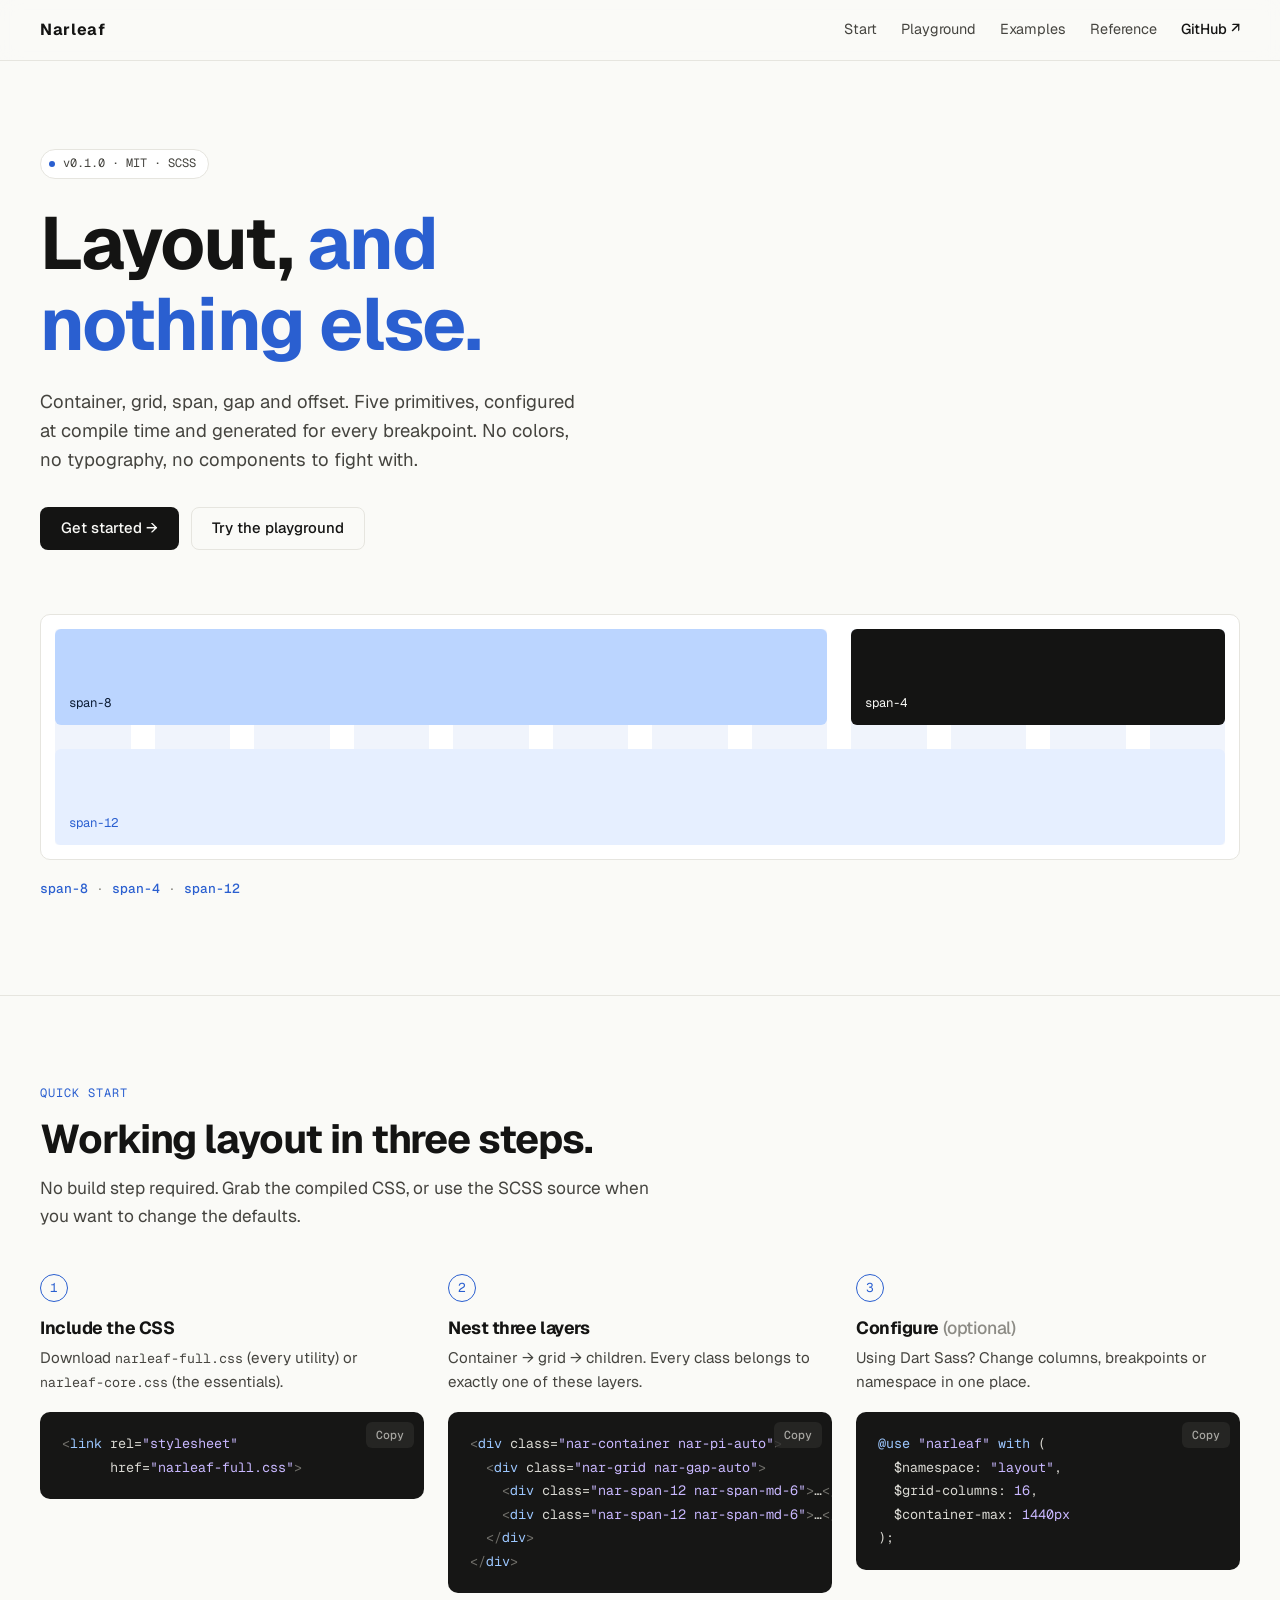
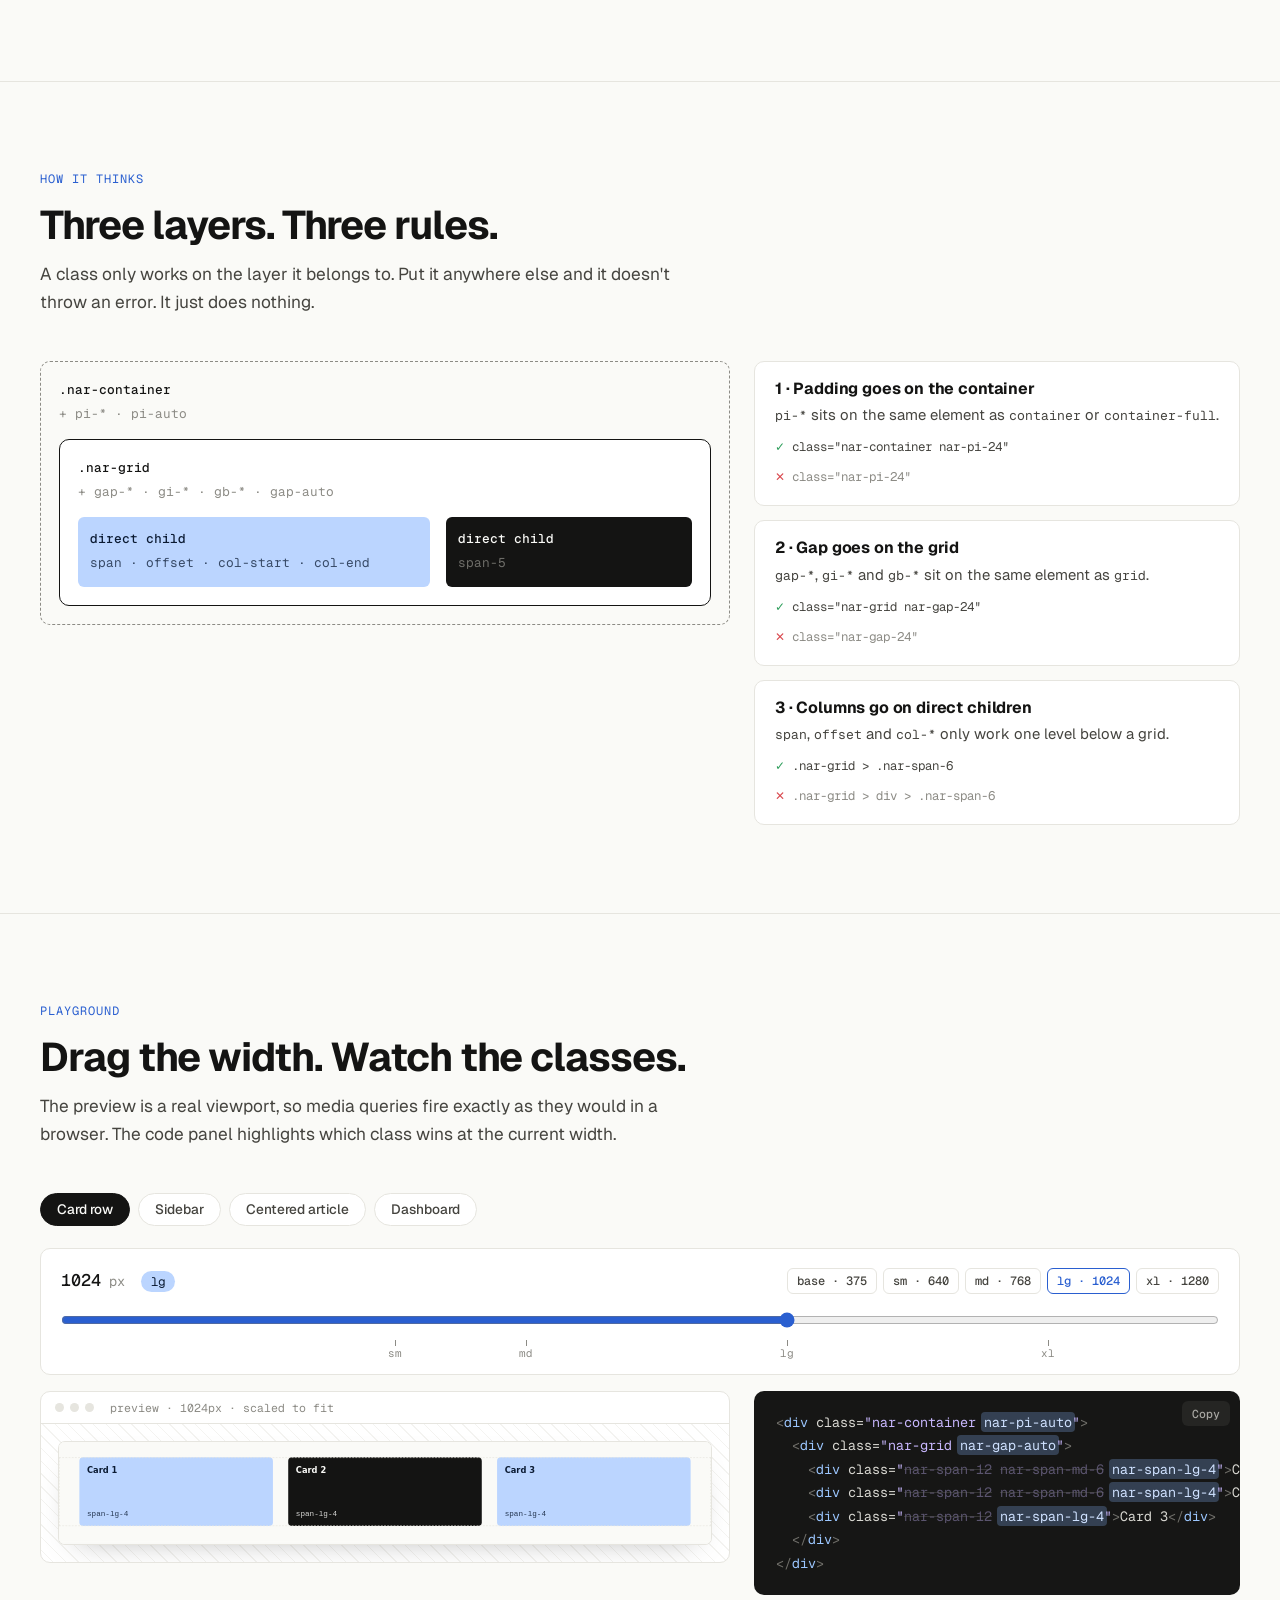
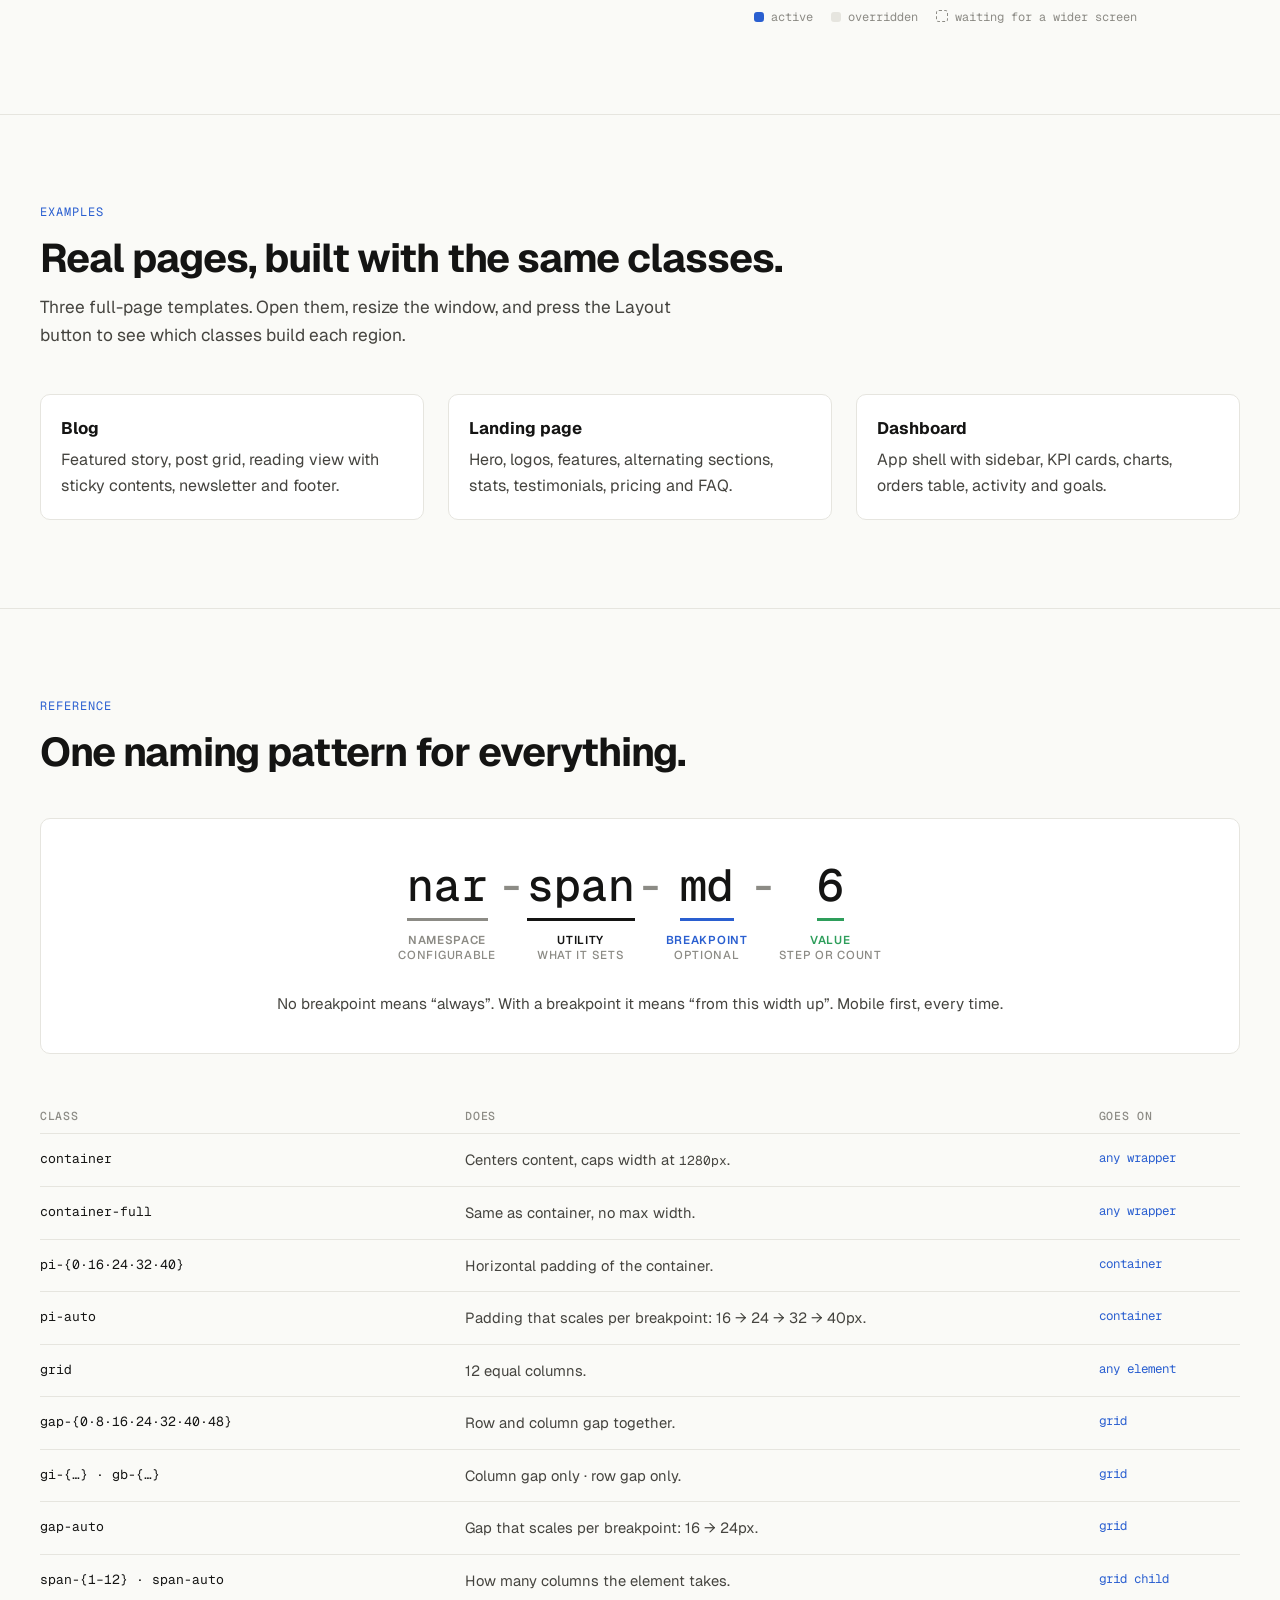
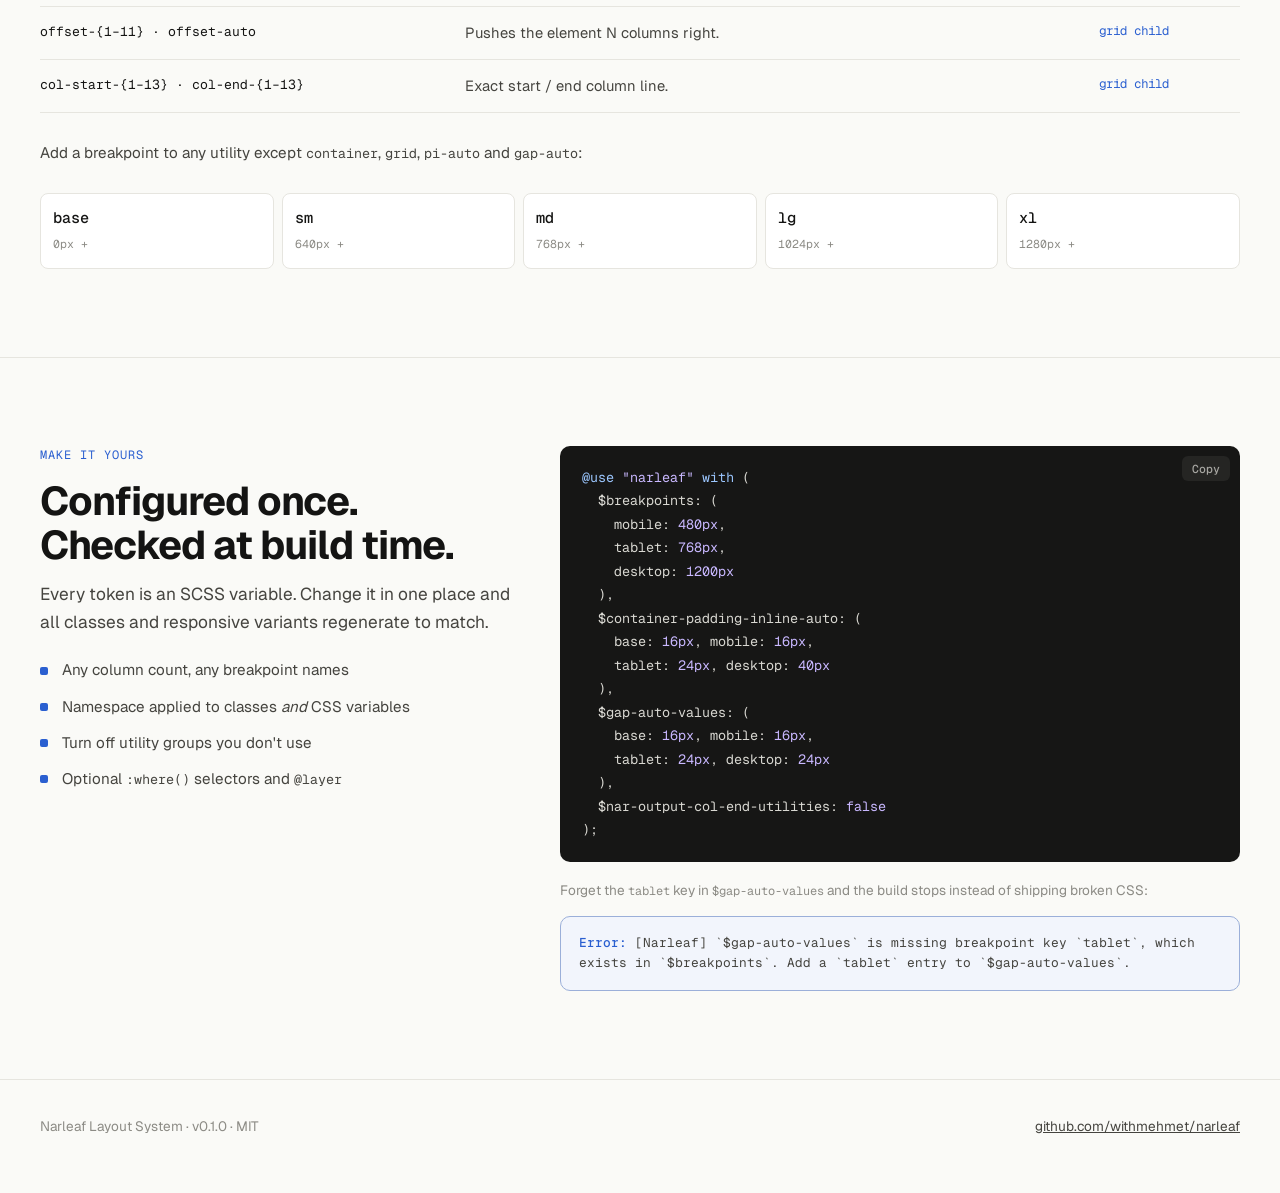
==== index.html @ f6751edc "Initial release: v0.1.0" ====
<!DOCTYPE html>
<html lang="en">
<head>
<meta charset="UTF-8">
<meta name="viewport" content="width=device-width, initial-scale=1">
<title>Narleaf Layout System</title>
<meta name="description" content="Narleaf: container, grid, span, gap and offset. A minimal, compile-time configurable SCSS layout system.">

<link rel="preconnect" href="https://fonts.googleapis.com">
<link rel="preconnect" href="https://fonts.gstatic.com" crossorigin>
<link href="https://fonts.googleapis.com/css2?family=Geist:wght@400;500;600;700&family=Geist+Mono:wght@400;500&display=swap" rel="stylesheet">

<!-- The library itself. This page's layout is built entirely with it. -->
<link rel="stylesheet" href="narleaf-full.css">

<style>
  /*
    Page chrome only: color, type, vertical rhythm, a little flex.
    Every container / grid / column decision on this page is a Narleaf class.
  */

  :root {
    --bg:        #FAFAF7;
    --surface:   #FFFFFF;
    --line:      #E6E5DF;
    --muted:     #8C8B85;
    --text:      #45443F;
    --ink:       #141413;
    --accent:    #2A5FD0;   /* text, outlines, small marks */
    --accent-2:  #E6EFFF;   /* soft tint */
    --accent-fill: #BBD5FF; /* pastel fill; always paired with --accent-ink */
    --accent-ink:  #0B1B33;
    --code-bg:   #161615;
    --code-text: #D9D8D2;
    --code-dim:  #6F6E69;

    --font-sans: "Geist", -apple-system, "Segoe UI", sans-serif;
    --font-mono: "Geist Mono", ui-monospace, "Cascadia Code", monospace;
    --radius: 10px;
  }

  @media (prefers-color-scheme: dark) {
    :root {
      --bg:        #111110;
      --surface:   #1A1A19;
      --line:      #2A2A28;
      --muted:     #85847E;
      --text:      #C4C3BD;
      --ink:       #F4F3EE;
      --accent:    #8DB8FF;
      --accent-2:  #14233D;
      --accent-fill: #8DB8FF;
      --accent-ink:  #0B1B33;
      --code-bg:   #0B0B0A;
      --code-text: #D9D8D2;
      --code-dim:  #5E5D58;
    }
  }

  * { box-sizing: border-box; }
  html { scroll-behavior: smooth; scroll-padding-top: 72px; }

  body {
    margin: 0;
    background: var(--bg);
    color: var(--text);
    font-family: var(--font-sans);
    font-size: 16px;
    line-height: 1.6;
    -webkit-font-smoothing: antialiased;
  }

  h1, h2, h3 { color: var(--ink); margin: 0; letter-spacing: -0.025em; line-height: 1.1; }
  p { margin: 0; }
  a { color: inherit; }
  code { font-family: var(--font-mono); font-size: 0.88em; }
  :focus-visible { outline: 2px solid var(--accent); outline-offset: 3px; border-radius: 4px; }

  .flex-row { display: flex; align-items: center; gap: 12px; flex-wrap: wrap; }
  .flex-between { display: flex; align-items: center; justify-content: space-between; gap: 16px; }

  /* ---------- header ---------- */
  .site-header {
    position: sticky; top: 0; z-index: 10;
    background: color-mix(in srgb, var(--bg) 85%, transparent);
    backdrop-filter: blur(10px);
    border-bottom: 1px solid var(--line);
  }
  .site-header .flex-between { block-size: 60px; }
  .wordmark { font-weight: 700; color: var(--ink); text-decoration: none; letter-spacing: 0.04em; }
  .nav { display: flex; gap: 24px; font-size: 0.9rem; }
  .nav a { text-decoration: none; color: var(--text); }
  .nav a:hover { color: var(--ink); }
  .nav .nav-gh { color: var(--ink); font-weight: 500; }
  @media (max-width: 639px) { .nav .nav-hide-sm { display: none; } }

  /* ---------- sections ---------- */
  .section { padding-block: 88px; border-top: 1px solid var(--line); }
  .eyebrow {
    font-family: var(--font-mono); font-size: 0.75rem; letter-spacing: 0.08em;
    text-transform: uppercase; color: var(--accent); margin-bottom: 14px;
  }
  .section h2 { font-size: clamp(1.8rem, 3.6vw, 2.5rem); }
  .section .lead { margin-top: 14px; font-size: 1.08rem; max-inline-size: 58ch; }
  .section-body { margin-top: 44px; }

  .example-card {
    display: flex; flex-direction: column; gap: 6px;
    padding: 20px; border: 1px solid var(--line); border-radius: 10px;
    background: var(--surface); color: var(--text); text-decoration: none;
  }
  .example-card b { color: var(--ink); font-size: 1.05rem; }
  .example-card:hover, .example-card:focus-visible { border-color: var(--accent); }

  /* ---------- hero ---------- */
  .hero { padding-block: 88px 96px; }
  .badge {
    display: inline-flex; align-items: center; gap: 8px;
    font-family: var(--font-mono); font-size: 0.75rem; color: var(--text);
    border: 1px solid var(--line); border-radius: 999px; padding: 4px 12px 4px 8px;
    background: var(--surface);
  }
  .badge i { inline-size: 6px; block-size: 6px; border-radius: 50%; background: var(--accent); }
  .hero h1 { margin-top: 24px; font-size: clamp(2.6rem, 6.4vw, 4.6rem); font-weight: 700; max-inline-size: 13ch; }
  .hero h1 em { font-style: normal; color: var(--accent); }
  .hero .lead { margin-top: 22px; font-size: 1.15rem; max-inline-size: 46ch; }
  .hero-actions { margin-top: 32px; }

  .btn {
    display: inline-flex; align-items: center; gap: 8px;
    font: 500 0.93rem/1 var(--font-sans); text-decoration: none; cursor: pointer;
    padding: 13px 20px; border-radius: 8px; border: 1px solid transparent;
    transition: transform .15s ease, background .15s ease;
  }
  .btn:hover { transform: translateY(-1px); }
  .btn-primary { background: var(--ink); color: var(--bg); }
  .btn-ghost { background: transparent; color: var(--ink); border-color: var(--line); }
  .btn-ghost:hover { border-color: var(--muted); }

  .hero-stage { margin-top: 64px; }
  .hero-caption { margin-top: 18px; font-family: var(--font-mono); font-size: 0.82rem; color: var(--muted); min-block-size: 1.6em; transition: opacity .25s ease; }
  .hero-caption b { color: var(--accent); font-weight: 500; }

  /* live grid with a 12-column guide behind it */
  .guided { position: relative; padding: 14px; border: 1px solid var(--line); border-radius: var(--radius); background: var(--surface); }
  .guide { position: absolute; inset: 14px; pointer-events: none; }
  .guide > span { background: color-mix(in srgb, var(--accent) 7%, transparent); border-radius: 4px; }
  /* Reserve height for the tallest state (2 rows of cells) so cycling
     between 1-row and 2-row layouts never shifts the page below it. */
  .guided > .nar-grid:not(.guide) { position: relative; min-block-size: 216px; align-content: start; }

  .cell {
    min-block-size: 96px; border-radius: 6px; padding: 12px 14px;
    background: var(--accent-fill); color: var(--accent-ink);
    display: flex; align-items: flex-end;
    font-family: var(--font-mono); font-size: 0.78rem;
    overflow-wrap: anywhere;
  }
  .cell.alt { background: var(--ink); color: var(--bg); }
  .cell.soft { background: var(--accent-2); color: var(--accent); }

  /* ---------- code ---------- */
  .code {
    position: relative; background: var(--code-bg); color: var(--code-text);
    border-radius: var(--radius); font: 0.84rem/1.75 var(--font-mono);
    padding: 20px 22px; overflow-x: auto; white-space: pre; min-inline-size: 0;
  }
  .code .t { color: var(--code-dim); }
  .code .c { color: #C9B8FF; }
  .code .k { color: #9CC7FF; }
  .copy {
    position: absolute; top: 10px; right: 10px;
    font: 500 0.72rem/1 var(--font-mono); color: var(--code-text);
    background: #2A2A28; border: 0; border-radius: 6px; padding: 7px 10px; cursor: pointer;
    opacity: .75;
  }
  .copy:hover { opacity: 1; }
  @media (max-width: 639px) { .code:has(.copy) { padding-top: 48px; } }

  /* ---------- quick start ---------- */
  .step { min-inline-size: 0; }
  .step-num {
    font-family: var(--font-mono); font-size: 0.8rem; color: var(--accent);
    border: 1px solid var(--accent); border-radius: 999px;
    inline-size: 28px; block-size: 28px; display: grid; place-items: center;
  }
  .step h3 { font-size: 1.1rem; margin-top: 16px; }
  .step p { margin-top: 8px; font-size: 0.95rem; }
  .step .code { margin-top: 18px; }

  /* ---------- mental model ---------- */
  .model { font-family: var(--font-mono); font-size: 0.8rem; }
  .layer { border-radius: var(--radius); padding: 18px; position: relative; }
  .layer-tag { display: inline-block; font-weight: 500; color: var(--ink); margin-bottom: 4px; }
  .layer-hint { color: var(--muted); display: block; margin-bottom: 14px; }
  .layer-container { border: 1.5px dashed var(--muted); }
  .layer-grid { border: 1.5px solid var(--ink); background: var(--surface); }
  .layer-child { border-radius: 6px; background: var(--accent-fill); color: var(--accent-ink); padding: 12px; min-block-size: 70px; }
  .layer-child .layer-tag { color: var(--accent-ink); }
  .layer-child .layer-hint { color: var(--accent-ink); opacity: .75; margin: 0; }

  .rules { display: grid; gap: 14px; }
  .rule { background: var(--surface); border: 1px solid var(--line); border-radius: var(--radius); padding: 18px 20px; }
  .rule h3 { font-size: 1rem; letter-spacing: -0.01em; }
  .rule p { margin-top: 6px; font-size: 0.93rem; }
  .rule .ok, .rule .no { display: block; margin-top: 10px; font-family: var(--font-mono); font-size: 0.78rem; overflow-wrap: anywhere; }
  .rule .ok::before { content: "✓  "; color: #2E9E5B; }
  .rule .no { color: var(--muted); }
  .rule .no::before { content: "✕  "; color: #D9484E; }

  /* ---------- playground ---------- */
  .pg-presets { display: flex; gap: 8px; flex-wrap: wrap; }
  .chip {
    font: 500 0.85rem/1 var(--font-sans); color: var(--text); cursor: pointer;
    background: var(--surface); border: 1px solid var(--line); border-radius: 999px; padding: 9px 16px;
  }
  .chip:hover { border-color: var(--muted); }
  .chip[aria-pressed="true"] { background: var(--ink); color: var(--bg); border-color: var(--ink); }

  .pg-controls { margin-top: 22px; background: var(--surface); border: 1px solid var(--line); border-radius: var(--radius); padding: 18px 20px 12px; }
  .pg-readout { font-family: var(--font-mono); font-size: 0.85rem; color: var(--muted); }
  .pg-readout b { color: var(--ink); font-weight: 500; font-size: 1.05rem; }
  .pg-readout .bp-pill { color: var(--accent-ink); background: var(--accent-fill); border-radius: 999px; padding: 2px 10px; margin-left: 8px; font-size: 0.78rem; }
  .bp-jumps { display: flex; gap: 6px; flex-wrap: wrap; }
  .bp-jumps button {
    font: 500 0.75rem/1 var(--font-mono); color: var(--text); cursor: pointer;
    background: transparent; border: 1px solid var(--line); border-radius: 6px; padding: 6px 9px;
  }
  .bp-jumps button.is-active { color: var(--accent); border-color: var(--accent); }

  .slider-wrap { position: relative; margin-top: 16px; padding-bottom: 26px; }
  input[type="range"] { inline-size: 100%; accent-color: var(--accent); margin: 0; }
  .ticks { position: absolute; left: 0; right: 0; bottom: 0; block-size: 22px; font: 0.68rem/1 var(--font-mono); color: var(--muted); }
  .ticks span { position: absolute; transform: translateX(-50%); white-space: nowrap; padding-top: 8px; }
  .ticks span::before { content: ""; position: absolute; top: 0; left: 50%; block-size: 6px; border-left: 1px solid var(--muted); }

  .browser { margin-top: 16px; border: 1px solid var(--line); border-radius: var(--radius); overflow: hidden; background: var(--surface); }
  .browser-bar { display: flex; align-items: center; gap: 6px; padding: 10px 14px; border-bottom: 1px solid var(--line); }
  .browser-bar i { inline-size: 9px; block-size: 9px; border-radius: 50%; background: var(--line); }
  .browser-bar span { margin-left: 10px; font: 0.72rem/1 var(--font-mono); color: var(--muted); }
  .stage { padding: 18px; background: repeating-linear-gradient(45deg, transparent 0 8px, color-mix(in srgb, var(--line) 45%, transparent) 8px 9px); }
  .frame-box { position: relative; margin-inline: auto; overflow: hidden; border-radius: 6px; box-shadow: 0 0 0 1px var(--line), 0 12px 32px -18px rgba(0,0,0,.35); transition: width .08s linear; }
  .frame-box iframe { position: absolute; top: 0; left: 0; border: 0; transform-origin: top left; background: var(--bg); display: block; }

  .pg-code { min-inline-size: 0; }
  .tok { border-radius: 4px; padding: 1px 3px; margin: 0 -3px; transition: background .15s, color .15s, opacity .15s; }
  .tok.is-on { background: color-mix(in srgb, #8DB8FF 26%, transparent); color: #CFE1FF; }
  .tok.is-off { opacity: .38; text-decoration: line-through; text-decoration-color: rgba(255,255,255,.35); }
  .tok.is-wait { opacity: .38; }
  .legend { margin-top: 14px; display: flex; gap: 18px; flex-wrap: wrap; font: 0.75rem/1.4 var(--font-mono); color: var(--muted); }
  .legend span::before { content: ""; display: inline-block; inline-size: 10px; block-size: 10px; border-radius: 3px; margin-right: 7px; vertical-align: -1px; }
  .legend .l-on::before { background: var(--accent); }
  .legend .l-off::before { background: var(--line); }
  .legend .l-wait::before { border: 1px dashed var(--muted); }

  /* ---------- anatomy ---------- */
  .anatomy { background: var(--surface); border: 1px solid var(--line); border-radius: var(--radius); padding: 44px 24px 36px; text-align: center; }
  .anatomy-word { display: inline-flex; flex-wrap: wrap; justify-content: center; gap: 2px; font: 500 clamp(1.5rem, 5vw, 2.8rem)/1 var(--font-mono); color: var(--ink); }
  .part { display: inline-flex; flex-direction: column; align-items: center; gap: 12px; }
  .part-text { padding-bottom: 10px; border-bottom: 3px solid var(--c); }
  .part-label { font: 500 0.72rem/1.3 var(--font-sans); color: var(--muted); text-transform: uppercase; letter-spacing: .06em; }
  .part-label b { display: block; color: var(--c); font-weight: 600; }
  .sep { color: var(--muted); }
  .anatomy-note { margin-top: 30px; font-size: 0.95rem; }

  /* ---------- reference ---------- */
  .ref { inline-size: 100%; min-inline-size: 560px; border-collapse: collapse; font-size: 0.92rem; }
  .ref th { text-align: left; font: 500 0.72rem/1 var(--font-mono); text-transform: uppercase; letter-spacing: .06em; color: var(--muted); padding: 0 16px 12px 0; border-bottom: 1px solid var(--line); }
  .ref td { padding: 14px 16px 14px 0; border-bottom: 1px solid var(--line); vertical-align: top; }
  .ref td:first-child { font-family: var(--font-mono); font-size: 0.82rem; color: var(--ink); white-space: nowrap; }
  .ref .where { font-family: var(--font-mono); font-size: 0.78rem; color: var(--accent); white-space: nowrap; }
  .table-scroll { overflow-x: auto; }

  .bps { display: grid; grid-template-columns: repeat(auto-fit, minmax(104px, 1fr)); gap: 8px; margin-top: 28px; }
  .bp { border: 1px solid var(--line); border-radius: 8px; padding: 12px; background: var(--surface); font-family: var(--font-mono); }
  .bp b { display: block; color: var(--ink); font-size: 0.95rem; font-weight: 500; }
  .bp span { font-size: 0.72rem; color: var(--muted); }

  /* ---------- customize ---------- */
  .error {
    margin-top: 14px; border-radius: var(--radius); padding: 16px 18px;
    border: 1px solid color-mix(in srgb, var(--accent) 40%, var(--line));
    background: color-mix(in srgb, var(--accent) 6%, var(--surface));
    font: 0.8rem/1.6 var(--font-mono); color: var(--text); overflow-wrap: anywhere;
  }
  .error b { color: var(--accent); font-weight: 500; }
  .feature-list { list-style: none; padding: 0; margin: 22px 0 0; display: grid; gap: 12px; }
  .feature-list li { padding-left: 22px; position: relative; font-size: 0.95rem; }
  .feature-list li::before { content: ""; position: absolute; left: 0; top: .55em; inline-size: 8px; block-size: 8px; border-radius: 2px; background: var(--accent); }

  /* ---------- footer ---------- */
  .site-footer { border-top: 1px solid var(--line); padding-block: 36px 56px; font-size: 0.85rem; color: var(--muted); }
  .site-footer a { color: var(--text); }

  @media (prefers-reduced-motion: reduce) {
    html { scroll-behavior: auto; }
    * { transition: none !important; animation: none !important; }
  }
</style>
</head>
<body>

<!-- ============ HEADER ============ -->
<header class="site-header">
  <div class="nar-container nar-pi-auto flex-between">
    <a class="wordmark" href="#top">Narleaf</a>
    <nav class="nav" aria-label="Sections">
      <a class="nav-hide-sm" href="#start">Start</a>
      <a class="nav-hide-sm" href="#playground">Playground</a>
      <a class="nav-hide-sm" href="#examples">Examples</a>
      <a class="nav-hide-sm" href="#reference">Reference</a>
      <a class="nav-gh" href="https://github.com/withmehmet/narleaf" target="_blank" rel="noopener">GitHub ↗</a>
    </nav>
  </div>
</header>

<main id="top">

<!-- ============ HERO ============ -->
<section class="hero">
  <div class="nar-container nar-pi-auto">
    <span class="badge"><i></i>v0.1.0 · MIT · SCSS</span>
    <h1>Layout, <em>and nothing else.</em></h1>
    <p class="lead">
      Container, grid, span, gap and offset. Five primitives, configured at compile time
      and generated for every breakpoint. No colors, no typography, no components to fight with.
    </p>
    <div class="hero-actions flex-row">
      <a class="btn btn-primary" href="#start">Get started →</a>
      <a class="btn btn-ghost" href="#playground">Try the playground</a>
    </div>

    <div class="hero-stage">
      <div class="guided">
        <div class="nar-grid nar-gap-auto guide" aria-hidden="true" data-guide></div>
        <div class="nar-grid nar-gap-auto" id="hero-grid">
          <div class="cell"></div>
          <div class="cell alt"></div>
          <div class="cell soft"></div>
        </div>
      </div>
      <p class="hero-caption" id="hero-caption" aria-live="polite"></p>
    </div>
  </div>
</section>

<!-- ============ QUICK START ============ -->
<section class="section" id="start">
  <div class="nar-container nar-pi-auto">
    <p class="eyebrow">Quick start</p>
    <h2>Working layout in three steps.</h2>
    <p class="lead">No build step required. Grab the compiled CSS, or use the SCSS source when you want to change the defaults.</p>

    <div class="nar-grid nar-gap-auto section-body">
      <div class="step nar-span-12 nar-span-lg-4">
        <span class="step-num">1</span>
        <h3>Include the CSS</h3>
        <p>Download <code>narleaf-full.css</code> (every utility) or <code>narleaf-core.css</code> (the essentials).</p>
<div class="code"><button class="copy" type="button">Copy</button><span class="t">&lt;</span><span class="k">link</span> rel=<span class="c">"stylesheet"</span>
      href=<span class="c">"narleaf-full.css"</span><span class="t">&gt;</span></div>
      </div>

      <div class="step nar-span-12 nar-span-md-6 nar-span-lg-4">
        <span class="step-num">2</span>
        <h3>Nest three layers</h3>
        <p>Container → grid → children. Every class belongs to exactly one of these layers.</p>
<div class="code"><button class="copy" type="button">Copy</button><span class="t">&lt;</span><span class="k">div</span> class=<span class="c">"nar-container nar-pi-auto"</span><span class="t">&gt;</span>
  <span class="t">&lt;</span><span class="k">div</span> class=<span class="c">"nar-grid nar-gap-auto"</span><span class="t">&gt;</span>
    <span class="t">&lt;</span><span class="k">div</span> class=<span class="c">"nar-span-12 nar-span-md-6"</span><span class="t">&gt;</span>…<span class="t">&lt;/</span><span class="k">div</span><span class="t">&gt;</span>
    <span class="t">&lt;</span><span class="k">div</span> class=<span class="c">"nar-span-12 nar-span-md-6"</span><span class="t">&gt;</span>…<span class="t">&lt;/</span><span class="k">div</span><span class="t">&gt;</span>
  <span class="t">&lt;/</span><span class="k">div</span><span class="t">&gt;</span>
<span class="t">&lt;/</span><span class="k">div</span><span class="t">&gt;</span></div>
      </div>

      <div class="step nar-span-12 nar-span-md-6 nar-span-lg-4">
        <span class="step-num">3</span>
        <h3>Configure <span style="color:var(--muted);font-weight:500">(optional)</span></h3>
        <p>Using Dart Sass? Change columns, breakpoints or namespace in one place.</p>
<div class="code"><button class="copy" type="button">Copy</button><span class="k">@use</span> <span class="c">"narleaf"</span> <span class="k">with</span> (
  $namespace: <span class="c">"layout"</span>,
  $grid-columns: <span class="c">16</span>,
  $container-max: <span class="c">1440px</span>
);</div>
      </div>
    </div>
  </div>
</section>

<!-- ============ MENTAL MODEL ============ -->
<section class="section" id="model">
  <div class="nar-container nar-pi-auto">
    <p class="eyebrow">How it thinks</p>
    <h2>Three layers. Three rules.</h2>
    <p class="lead">A class only works on the layer it belongs to. Put it anywhere else and it doesn't throw an error. It just does nothing.</p>

    <div class="nar-grid nar-gap-auto section-body">
      <div class="nar-span-12 nar-span-lg-7 model" aria-hidden="true">
        <div class="layer layer-container">
          <span class="layer-tag">.nar-container</span>
          <span class="layer-hint">+ pi-* · pi-auto</span>
          <div class="layer layer-grid">
            <span class="layer-tag">.nar-grid</span>
            <span class="layer-hint">+ gap-* · gi-* · gb-* · gap-auto</span>
            <div class="nar-grid nar-gap-16">
              <div class="layer-child nar-span-12 nar-span-sm-7"><span class="layer-tag">direct child</span><span class="layer-hint">span · offset · col-start · col-end</span></div>
              <div class="layer-child nar-span-12 nar-span-sm-5" style="background:var(--ink)"><span class="layer-tag" style="color:var(--bg)">direct child</span><span class="layer-hint" style="color:var(--muted)">span-5</span></div>
            </div>
          </div>
        </div>
      </div>

      <div class="nar-span-12 nar-span-lg-5 rules">
        <div class="rule">
          <h3>1 · Padding goes on the container</h3>
          <p><code>pi-*</code> sits on the same element as <code>container</code> or <code>container-full</code>.</p>
          <span class="ok">class="nar-container nar-pi-24"</span>
          <span class="no">class="nar-pi-24"</span>
        </div>
        <div class="rule">
          <h3>2 · Gap goes on the grid</h3>
          <p><code>gap-*</code>, <code>gi-*</code> and <code>gb-*</code> sit on the same element as <code>grid</code>.</p>
          <span class="ok">class="nar-grid nar-gap-24"</span>
          <span class="no">class="nar-gap-24"</span>
        </div>
        <div class="rule">
          <h3>3 · Columns go on direct children</h3>
          <p><code>span</code>, <code>offset</code> and <code>col-*</code> only work one level below a grid.</p>
          <span class="ok">.nar-grid &gt; .nar-span-6</span>
          <span class="no">.nar-grid &gt; div &gt; .nar-span-6</span>
        </div>
      </div>
    </div>
  </div>
</section>

<!-- ============ PLAYGROUND ============ -->
<section class="section" id="playground">
  <div class="nar-container nar-pi-auto">
    <p class="eyebrow">Playground</p>
    <h2>Drag the width. Watch the classes.</h2>
    <p class="lead">The preview is a real viewport, so media queries fire exactly as they would in a browser. The code panel highlights which class wins at the current width.</p>

    <div class="section-body">
      <div class="pg-presets" role="group" aria-label="Layout presets" id="presets"></div>

      <div class="pg-controls">
        <div class="flex-between" style="flex-wrap:wrap">
          <p class="pg-readout" aria-live="polite"><b id="pg-width">1024</b> px <span class="bp-pill" id="pg-bp">lg</span></p>
          <div class="bp-jumps" id="bp-jumps"></div>
        </div>
        <div class="slider-wrap">
          <input type="range" id="pg-slider" min="320" max="1440" value="1024" aria-label="Preview viewport width">
          <div class="ticks" id="ticks" aria-hidden="true"></div>
        </div>
      </div>

      <div class="nar-grid nar-gap-auto" style="margin-top:16px">
        <div class="nar-span-12 nar-span-xl-7" style="min-inline-size:0">
          <div class="browser" style="margin-top:0">
            <div class="browser-bar" aria-hidden="true"><i></i><i></i><i></i><span id="pg-url">preview · 1024px</span></div>
            <div class="stage" id="stage">
              <div class="frame-box" id="frame-box">
                <iframe id="pg-frame" title="Layout preview" loading="lazy"></iframe>
              </div>
            </div>
          </div>
        </div>
        <div class="pg-code nar-span-12 nar-span-xl-5">
          <div class="code" id="pg-code"><button class="copy" type="button">Copy</button></div>
          <div class="legend">
            <span class="l-on">active</span>
            <span class="l-off">overridden</span>
            <span class="l-wait">waiting for a wider screen</span>
          </div>
        </div>
      </div>
    </div>
  </div>
</section>

<!-- ============ EXAMPLES ============ -->
<section class="section" id="examples">
  <div class="nar-container nar-pi-auto">
    <p class="eyebrow">Examples</p>
    <h2>Real pages, built with the same classes.</h2>
    <p class="lead">Three full-page templates. Open them, resize the window, and press the Layout button to see which classes build each region.</p>

    <div class="nar-grid nar-gap-auto section-body">
      <a class="example-card nar-span-12 nar-span-md-4" href="examples/blog.html">
        <b>Blog</b>
        <span>Featured story, post grid, reading view with sticky contents, newsletter and footer.</span>
      </a>
      <a class="example-card nar-span-12 nar-span-md-4" href="examples/landing.html">
        <b>Landing page</b>
<span>Hero, logos, features, alternating sections, stats, testimonials, pricing and FAQ.</span>
      </a>
      <a class="example-card nar-span-12 nar-span-md-4" href="examples/dashboard.html">
        <b>Dashboard</b>
        <span>App shell with sidebar, KPI cards, charts, orders table, activity and goals.</span>
      </a>
    </div>
  </div>
</section>

<!-- ============ ANATOMY + REFERENCE ============ -->
<section class="section" id="reference">
  <div class="nar-container nar-pi-auto">
    <p class="eyebrow">Reference</p>
    <h2>One naming pattern for everything.</h2>

    <div class="anatomy section-body">
      <div class="anatomy-word" aria-label="nar-span-md-6">
        <span class="part" style="--c:var(--muted)"><span class="part-text">nar</span><span class="part-label"><b>namespace</b>configurable</span></span>
        <span class="sep">-</span>
        <span class="part" style="--c:var(--ink)"><span class="part-text">span</span><span class="part-label"><b>utility</b>what it sets</span></span>
        <span class="sep">-</span>
        <span class="part" style="--c:var(--accent)"><span class="part-text">md</span><span class="part-label"><b>breakpoint</b>optional</span></span>
        <span class="sep">-</span>
        <span class="part" style="--c:#2E9E5B"><span class="part-text">6</span><span class="part-label"><b>value</b>step or count</span></span>
      </div>
      <p class="anatomy-note">No breakpoint means “always”. With a breakpoint it means “from this width up”. Mobile first, every time.</p>
    </div>

    <div class="nar-grid nar-gap-auto" style="margin-top:56px">
      <div class="nar-span-12 table-scroll">
        <table class="ref">
          <thead><tr><th>Class</th><th>Does</th><th>Goes on</th></tr></thead>
          <tbody>
            <tr><td>container</td><td>Centers content, caps width at <code>1280px</code>.</td><td class="where">any wrapper</td></tr>
            <tr><td>container-full</td><td>Same as container, no max width.</td><td class="where">any wrapper</td></tr>
            <tr><td>pi-{0·16·24·32·40}</td><td>Horizontal padding of the container.</td><td class="where">container</td></tr>
            <tr><td>pi-auto</td><td>Padding that scales per breakpoint: 16 → 24 → 32 → 40px.</td><td class="where">container</td></tr>
            <tr><td>grid</td><td>12 equal columns.</td><td class="where">any element</td></tr>
            <tr><td>gap-{0·8·16·24·32·40·48}</td><td>Row and column gap together.</td><td class="where">grid</td></tr>
            <tr><td>gi-{…} · gb-{…}</td><td>Column gap only · row gap only.</td><td class="where">grid</td></tr>
            <tr><td>gap-auto</td><td>Gap that scales per breakpoint: 16 → 24px.</td><td class="where">grid</td></tr>
            <tr><td>span-{1–12} · span-auto</td><td>How many columns the element takes.</td><td class="where">grid child</td></tr>
            <tr><td>offset-{1–11} · offset-auto</td><td>Pushes the element N columns right.</td><td class="where">grid child</td></tr>
            <tr><td>col-start-{1–13} · col-end-{1–13}</td><td>Exact start / end column line.</td><td class="where">grid child</td></tr>
          </tbody>
        </table>
      </div>
    </div>

    <p style="margin-top:28px;font-size:.95rem">Add a breakpoint to any utility except <code>container</code>, <code>grid</code>, <code>pi-auto</code> and <code>gap-auto</code>:</p>
    <div class="bps">
      <div class="bp"><b>base</b><span>0px +</span></div>
      <div class="bp"><b>sm</b><span>640px +</span></div>
      <div class="bp"><b>md</b><span>768px +</span></div>
      <div class="bp"><b>lg</b><span>1024px +</span></div>
      <div class="bp"><b>xl</b><span>1280px +</span></div>
    </div>
  </div>
</section>

<!-- ============ CUSTOMIZE ============ -->
<section class="section" id="customize">
  <div class="nar-container nar-pi-auto">
    <div class="nar-grid nar-gap-auto nar-gap-lg-48">
      <div class="nar-span-12 nar-span-lg-5">
        <p class="eyebrow">Make it yours</p>
        <h2>Configured once. Checked at build time.</h2>
        <p class="lead">Every token is an SCSS variable. Change it in one place and all classes and responsive variants regenerate to match.</p>
        <ul class="feature-list">
          <li>Any column count, any breakpoint names</li>
          <li>Namespace applied to classes <em>and</em> CSS variables</li>
          <li>Turn off utility groups you don't use</li>
          <li>Optional <code>:where()</code> selectors and <code>@layer</code></li>
        </ul>
      </div>
      <div class="nar-span-12 nar-span-lg-7" style="min-inline-size:0">
<div class="code"><button class="copy" type="button">Copy</button><span class="k">@use</span> <span class="c">"narleaf"</span> <span class="k">with</span> (
  $breakpoints: (
    mobile: <span class="c">480px</span>,
    tablet: <span class="c">768px</span>,
    desktop: <span class="c">1200px</span>
  ),
  $container-padding-inline-auto: (
    base: <span class="c">16px</span>, mobile: <span class="c">16px</span>,
    tablet: <span class="c">24px</span>, desktop: <span class="c">40px</span>
  ),
  $gap-auto-values: (
    base: <span class="c">16px</span>, mobile: <span class="c">16px</span>,
    tablet: <span class="c">24px</span>, desktop: <span class="c">24px</span>
  ),
  $nar-output-col-end-utilities: <span class="c">false</span>
);</div>
        <p style="margin-top:18px;font-size:.85rem;color:var(--muted)">Forget the <code>tablet</code> key in <code>$gap-auto-values</code> and the build stops instead of shipping broken CSS:</p>
        <div class="error"><b>Error:</b> [Narleaf] `$gap-auto-values` is missing breakpoint key `tablet`, which exists in `$breakpoints`. Add a `tablet` entry to `$gap-auto-values`.</div>
      </div>
    </div>
  </div>
</section>

</main>

<footer class="site-footer">
  <div class="nar-container nar-pi-auto flex-between" style="flex-wrap:wrap">
    <span>Narleaf Layout System · v0.1.0 · MIT</span>
    <a href="https://github.com/withmehmet/narleaf" target="_blank" rel="noopener">github.com/withmehmet/narleaf</a>
  </div>
</footer>

<script>
(() => {
  const BREAKPOINTS = [['sm', 640], ['md', 768], ['lg', 1024], ['xl', 1280]];
  const reduceMotion = matchMedia('(prefers-reduced-motion: reduce)').matches;

  /* ---------- 12-column guides ---------- */
  document.querySelectorAll('[data-guide]').forEach(guide => {
    guide.innerHTML = '<span class="nar-span-1"></span>'.repeat(12);
  });

  /* ---------- copy buttons ---------- */
  document.querySelectorAll('.copy').forEach(btn => {
    btn.addEventListener('click', async () => {
      const text = btn.parentElement.innerText.replace(btn.innerText, '').trim();
      try { await navigator.clipboard.writeText(text); btn.textContent = 'Copied'; }
      catch { btn.textContent = 'Press Ctrl+C'; }
      setTimeout(() => (btn.textContent = 'Copy'), 1400);
    });
  });

  /* ---------- hero: a live grid cycling through layouts ---------- */
  const HERO_STATES = [
    ['span-4', 'span-4', 'span-4'],
    ['span-8', 'span-4', 'span-12'],
    ['span-3', 'span-6', 'span-3'],
    ['span-6 offset-3', 'span-5', 'span-7'],
  ];
  const heroCells = [...document.querySelectorAll('#hero-grid .cell')];
  const heroCaption = document.getElementById('hero-caption');
  let heroIndex = 0;

  function applyHeroState(index) {
    heroCells.forEach((cell, i) => {
      const classes = HERO_STATES[index][i].split(' ');
      cell.className = cell.className.replace(/\bnar-\S+/g, '').trim();
      classes.forEach(c => cell.classList.add('nar-' + c));
      cell.textContent = classes.join(' ');
    });
    heroCaption.innerHTML = HERO_STATES[index].map(s => '<b>' + s + '</b>').join('  ·  ');
  }

  function animateHero() {
    const first = heroCells.map(c => c.getBoundingClientRect());
    heroIndex = (heroIndex + 1) % HERO_STATES.length;
    applyHeroState(heroIndex);
    heroCells.forEach((cell, i) => {
      const last = cell.getBoundingClientRect();
      const dx = first[i].left - last.left, dy = first[i].top - last.top;
      const sx = first[i].width / last.width, sy = first[i].height / last.height;
      cell.animate(
        [{ transformOrigin: 'top left', transform: `translate(${dx}px, ${dy}px) scale(${sx}, ${sy})` },
         { transformOrigin: 'top left', transform: 'none' }],
        { duration: 600, easing: 'cubic-bezier(.2,.8,.2,1)' }
      );
    });
  }

  applyHeroState(0);
  if (!reduceMotion) setInterval(animateHero, 2800);

  /* ---------- playground ---------- */
  // Each preset is the single source for both the preview markup and the code panel.
  const PRESETS = {
    'Card row': {
      container: 'nar-container nar-pi-auto',
      grid: 'nar-grid nar-gap-auto',
      items: [
        ['Card 1', 'nar-span-12 nar-span-md-6 nar-span-lg-4'],
        ['Card 2', 'nar-span-12 nar-span-md-6 nar-span-lg-4'],
        ['Card 3', 'nar-span-12 nar-span-lg-4'],
      ],
    },
    'Sidebar': {
      container: 'nar-container nar-pi-auto',
      grid: 'nar-grid nar-gap-16 nar-gap-lg-32',
      items: [
        ['Sidebar', 'nar-span-12 nar-span-lg-3', 'tall'],
        ['Main', 'nar-span-12 nar-span-lg-9', 'tall'],
      ],
    },
    'Centered article': {
      container: 'nar-container nar-pi-auto',
      grid: 'nar-grid nar-gap-auto',
      items: [
        ['Article', 'nar-span-12 nar-span-md-8 nar-offset-md-2 nar-span-lg-6 nar-offset-lg-3', 'tall'],
      ],
    },
    'Dashboard': {
      container: 'nar-container-full nar-pi-auto',
      grid: 'nar-grid nar-gap-auto',
      items: [
        ['KPI', 'nar-span-6 nar-span-lg-3'],
        ['KPI', 'nar-span-6 nar-span-lg-3'],
        ['KPI', 'nar-span-6 nar-span-lg-3'],
        ['KPI', 'nar-span-6 nar-span-lg-3'],
        ['Chart', 'nar-span-12 nar-span-xl-8', 'tall'],
        ['Activity', 'nar-span-12 nar-span-xl-4', 'tall'],
      ],
    },
  };

  const UTILITY_RE = /^nar-(span|offset|col-start|col-end|gap|gi|gb|pi)-(?:(sm|md|lg|xl)-)?(.+)$/;
  const minWidthOf = bp => (bp ? BREAKPOINTS.find(([name]) => name === bp)[1] : 0);

  // For one element's class list at a given viewport width, returns each class's state:
  // 'on' (wins its utility group), 'off' (applies but is overridden), 'wait' (breakpoint not reached)
  // or 'plain' (not breakpoint-dependent).
  function classStates(classList, width) {
    const parsed = classList.split(' ').map(name => {
      const m = name.match(UTILITY_RE);
      return m ? { name, group: m[1], min: minWidthOf(m[2]) } : { name, group: null };
    });
    const winners = {};
    parsed.forEach((p, i) => {
      if (!p.group || p.min > width) return;
      const current = winners[p.group];
      if (current === undefined || parsed[current].min <= p.min) winners[p.group] = i;
    });
    return parsed.map((p, i) => ({
      name: p.name,
      state: !p.group ? 'plain' : p.min > width ? 'wait' : winners[p.group] === i ? 'on' : 'off',
    }));
  }

  const frame = document.getElementById('pg-frame');
  const frameBox = document.getElementById('frame-box');
  const stage = document.getElementById('stage');
  const slider = document.getElementById('pg-slider');
  const codeEl = document.getElementById('pg-code');
  const widthEl = document.getElementById('pg-width');
  const bpEl = document.getElementById('pg-bp');
  const urlEl = document.getElementById('pg-url');
  const presetsEl = document.getElementById('presets');
  const jumpsEl = document.getElementById('bp-jumps');
  const ticksEl = document.getElementById('ticks');

  let presetName = 'Card row';
  // Start small screens on a phone-sized preview; a scaled-down desktop would be unreadable there.
  let frameWidth = stage.clientWidth < 640 ? 375 : +slider.value;
  let frameHeight = 320;

  const escapeHtml = s => s.replace(/&/g, '&amp;').replace(/</g, '&lt;').replace(/>/g, '&gt;');

  function frameDocument(preset) {
    const items = preset.items.map(([label, cls, size], i) =>
      `<div class="${cls} item${size ? ' ' + size : ''}${i % 3 === 1 ? ' alt' : ''}" data-id="${i}"><strong>${escapeHtml(label)}</strong><span class="meta"></span></div>`
    ).join('');
    return `<!DOCTYPE html><html><head><meta charset="utf-8">
<link rel="stylesheet" href="narleaf-full.css">
<style>
  :root{--bg:#FAFAF7;--accent:#BBD5FF;--on-accent:#0B1B33;--ink:#141413;--line:#E6E5DF}
  @media (prefers-color-scheme:dark){:root{--bg:#111110;--accent:#8DB8FF;--on-accent:#0B1B33;--ink:#F4F3EE;--line:#2A2A28}}
  html,body{margin:0;background:var(--bg)}
  body{padding-block:24px;font-family:"Geist Mono",ui-monospace,monospace}
  .wrap{outline:1px dashed var(--line);outline-offset:-1px}
  .item{min-block-size:84px;border-radius:6px;background:var(--accent);color:var(--on-accent);padding:12px;display:flex;flex-direction:column;justify-content:space-between;gap:8px;font-size:12px}
  .item.alt{background:var(--ink);color:var(--bg)}
  .item.tall{min-block-size:180px}
  .item strong{font-weight:600;font-family:system-ui,sans-serif;font-size:13px}
  .meta{opacity:.85;overflow-wrap:anywhere}
</style></head><body>
<div class="${preset.container} wrap"><div class="${preset.grid}">${items}</div></div>
<script>
  // offsetHeight of <html> is the content height; scrollHeight would never shrink below the viewport.
  const report = () => parent.postMessage({ narFrame: true, height: document.documentElement.offsetHeight }, '*');
  new ResizeObserver(report).observe(document.body);
  addEventListener('message', e => {
    if (!e.data || !e.data.labels) return;
    for (const [id, text] of Object.entries(e.data.labels)) {
      const el = document.querySelector('[data-id="' + id + '"] .meta');
      if (el) el.textContent = text;
    }
  });
<\/script></body></html>`;
  }

  function renderCode(preset, width) {
    const attr = cls => {
      const toks = classStates(cls, width)
        .map(({ name, state }) => `<span class="tok is-${state}">${name}</span>`).join(' ');
      return `class=<span class="c">"${toks}"</span>`;
    };
    const open = (cls, indent) => `${indent}<span class="t">&lt;</span><span class="k">div</span> ${attr(cls)}<span class="t">&gt;</span>`;
    const close = indent => `${indent}<span class="t">&lt;/</span><span class="k">div</span><span class="t">&gt;</span>`;
    const lines = [
      open(preset.container, ''),
      open(preset.grid, '  '),
      ...preset.items.map(([label, cls]) => open(cls, '    ') + escapeHtml(label) + close('')),
      close('  '),
      close(''),
    ];
    const copyBtn = codeEl.querySelector('.copy');
    codeEl.innerHTML = lines.join('\n');
    codeEl.prepend(copyBtn);
  }

  function sendLabels() {
    const preset = PRESETS[presetName];
    const labels = {};
    preset.items.forEach(([, cls], i) => {
      labels[i] = classStates(cls, frameWidth)
        .filter(t => t.state === 'on').map(t => t.name.replace('nar-', '')).join(' ');
    });
    frame.contentWindow && frame.contentWindow.postMessage({ labels }, '*');
  }

  function activeBreakpoint(width) {
    let active = 'base';
    BREAKPOINTS.forEach(([name, min]) => { if (width >= min) active = name; });
    return active;
  }

  function layoutFrame() {
    const available = stage.clientWidth - 36;
    const scale = Math.min(1, available / frameWidth);
    frame.style.width = frameWidth + 'px';
    frame.style.height = frameHeight + 'px';
    frame.style.transform = `scale(${scale})`;
    frameBox.style.width = frameWidth * scale + 'px';
    frameBox.style.height = frameHeight * scale + 'px';
  }

  function setWidth(width) {
    frameWidth = width;
    slider.value = width;
    const bp = activeBreakpoint(width);
    widthEl.textContent = width;
    bpEl.textContent = bp;
    urlEl.textContent = `preview · ${width}px` + (stage.clientWidth - 36 < width ? ' · scaled to fit' : '');
    jumpsEl.querySelectorAll('button').forEach(b => b.classList.toggle('is-active', b.dataset.bp === bp));
    layoutFrame();
    renderCode(PRESETS[presetName], width);
    sendLabels();
  }

  function loadPreset(name) {
    presetName = name;
    presetsEl.querySelectorAll('.chip').forEach(c => c.setAttribute('aria-pressed', c.dataset.name === name));
    frame.srcdoc = frameDocument(PRESETS[name]);
    setWidth(frameWidth);
  }

  // controls
  Object.keys(PRESETS).forEach(name => {
    const chip = document.createElement('button');
    chip.type = 'button';
    chip.className = 'chip';
    chip.dataset.name = name;
    chip.textContent = name;
    chip.addEventListener('click', () => loadPreset(name));
    presetsEl.append(chip);
  });

  [['base', 375], ...BREAKPOINTS].forEach(([name, min]) => {
    const btn = document.createElement('button');
    btn.type = 'button';
    btn.dataset.bp = name;
    btn.textContent = name === 'base' ? 'base · 375' : `${name} · ${min}`;
    btn.addEventListener('click', () => setWidth(min));
    jumpsEl.append(btn);
  });

  const range = slider.max - slider.min;
  BREAKPOINTS.forEach(([name, min]) => {
    const tick = document.createElement('span');
    tick.style.left = `calc(${(min - slider.min) / range * 100}% + ${8 - 16 * (min - slider.min) / range}px)`;
    tick.textContent = name;
    ticksEl.append(tick);
  });

  slider.addEventListener('input', () => setWidth(+slider.value));
  frame.addEventListener('load', sendLabels);
  addEventListener('message', e => {
    if (e.source !== frame.contentWindow || !e.data || !e.data.narFrame) return;
    const height = Math.max(160, e.data.height);
    if (height === frameHeight) return;
    frameHeight = height;
    layoutFrame();
  });
  // Only react to the stage getting wider or narrower; its height follows the frame.
  let stageWidth = stage.clientWidth;
  new ResizeObserver(() => {
    if (stage.clientWidth === stageWidth) return;
    stageWidth = stage.clientWidth;
    setWidth(frameWidth);
  }).observe(stage);

  loadPreset(presetName);
})();
</script>
</body>
</html>
---- narleaf-full.css ----
/*! Narleaf Layout System v0.1.0 */
/*! columns: 12 */
/*! breakpoints: sm, md, lg, xl */
/*! selectors: standard */
/*! core: container, container-full, grid, span, span auto, span responsive, pi-auto, gap-auto */
/*! pi utilities */
/*! pi responsive */
/*! gap utilities */
/*! gap responsive */
/*! gap axis utilities */
/*! gap axis responsive */
/*! col-start utilities */
/*! col-start responsive */
/*! col-end utilities */
/*! col-end responsive */
/*! offset utilities */
/*! offset responsive */
:root {
  --nar-container-max: 1280px;
  --nar-container-pi-base: 16px;
  --nar-container-pi-sm: 24px;
  --nar-container-pi-md: 24px;
  --nar-container-pi-lg: 32px;
  --nar-container-pi-xl: 40px;
  --nar-gap-auto-base: 16px;
  --nar-gap-auto-sm: 16px;
  --nar-gap-auto-md: 24px;
  --nar-gap-auto-lg: 24px;
  --nar-gap-auto-xl: 24px;
}

.nar-container,
.nar-container-full {
  inline-size: 100%;
  margin-inline: auto;
  box-sizing: border-box;
  --nar-container-pi: 0;
  padding-inline: var(--nar-container-pi);
}

.nar-container {
  max-inline-size: var(--nar-container-max);
}

.nar-container-full {
  max-inline-size: none;
}

.nar-container.nar-pi-auto,
.nar-container-full.nar-pi-auto {
  --nar-container-pi: var(--nar-container-pi-base);
}

@media (min-width: 640px) {
  .nar-container.nar-pi-auto,
  .nar-container-full.nar-pi-auto {
    --nar-container-pi: var(--nar-container-pi-sm);
  }
}
@media (min-width: 768px) {
  .nar-container.nar-pi-auto,
  .nar-container-full.nar-pi-auto {
    --nar-container-pi: var(--nar-container-pi-md);
  }
}
@media (min-width: 1024px) {
  .nar-container.nar-pi-auto,
  .nar-container-full.nar-pi-auto {
    --nar-container-pi: var(--nar-container-pi-lg);
  }
}
@media (min-width: 1280px) {
  .nar-container.nar-pi-auto,
  .nar-container-full.nar-pi-auto {
    --nar-container-pi: var(--nar-container-pi-xl);
  }
}
.nar-container.nar-pi-0,
.nar-container-full.nar-pi-0 {
  --nar-container-pi: 0;
}

.nar-container.nar-pi-16,
.nar-container-full.nar-pi-16 {
  --nar-container-pi: 16px;
}

.nar-container.nar-pi-24,
.nar-container-full.nar-pi-24 {
  --nar-container-pi: 24px;
}

.nar-container.nar-pi-32,
.nar-container-full.nar-pi-32 {
  --nar-container-pi: 32px;
}

.nar-container.nar-pi-40,
.nar-container-full.nar-pi-40 {
  --nar-container-pi: 40px;
}

@media (min-width: 640px) {
  .nar-container.nar-pi-sm-0,
  .nar-container-full.nar-pi-sm-0 {
    --nar-container-pi: 0;
  }
  .nar-container.nar-pi-sm-16,
  .nar-container-full.nar-pi-sm-16 {
    --nar-container-pi: 16px;
  }
  .nar-container.nar-pi-sm-24,
  .nar-container-full.nar-pi-sm-24 {
    --nar-container-pi: 24px;
  }
  .nar-container.nar-pi-sm-32,
  .nar-container-full.nar-pi-sm-32 {
    --nar-container-pi: 32px;
  }
  .nar-container.nar-pi-sm-40,
  .nar-container-full.nar-pi-sm-40 {
    --nar-container-pi: 40px;
  }
}
@media (min-width: 768px) {
  .nar-container.nar-pi-md-0,
  .nar-container-full.nar-pi-md-0 {
    --nar-container-pi: 0;
  }
  .nar-container.nar-pi-md-16,
  .nar-container-full.nar-pi-md-16 {
    --nar-container-pi: 16px;
  }
  .nar-container.nar-pi-md-24,
  .nar-container-full.nar-pi-md-24 {
    --nar-container-pi: 24px;
  }
  .nar-container.nar-pi-md-32,
  .nar-container-full.nar-pi-md-32 {
    --nar-container-pi: 32px;
  }
  .nar-container.nar-pi-md-40,
  .nar-container-full.nar-pi-md-40 {
    --nar-container-pi: 40px;
  }
}
@media (min-width: 1024px) {
  .nar-container.nar-pi-lg-0,
  .nar-container-full.nar-pi-lg-0 {
    --nar-container-pi: 0;
  }
  .nar-container.nar-pi-lg-16,
  .nar-container-full.nar-pi-lg-16 {
    --nar-container-pi: 16px;
  }
  .nar-container.nar-pi-lg-24,
  .nar-container-full.nar-pi-lg-24 {
    --nar-container-pi: 24px;
  }
  .nar-container.nar-pi-lg-32,
  .nar-container-full.nar-pi-lg-32 {
    --nar-container-pi: 32px;
  }
  .nar-container.nar-pi-lg-40,
  .nar-container-full.nar-pi-lg-40 {
    --nar-container-pi: 40px;
  }
}
@media (min-width: 1280px) {
  .nar-container.nar-pi-xl-0,
  .nar-container-full.nar-pi-xl-0 {
    --nar-container-pi: 0;
  }
  .nar-container.nar-pi-xl-16,
  .nar-container-full.nar-pi-xl-16 {
    --nar-container-pi: 16px;
  }
  .nar-container.nar-pi-xl-24,
  .nar-container-full.nar-pi-xl-24 {
    --nar-container-pi: 24px;
  }
  .nar-container.nar-pi-xl-32,
  .nar-container-full.nar-pi-xl-32 {
    --nar-container-pi: 32px;
  }
  .nar-container.nar-pi-xl-40,
  .nar-container-full.nar-pi-xl-40 {
    --nar-container-pi: 40px;
  }
}
.nar-grid {
  display: grid;
  grid-template-columns: repeat(12, minmax(0, 1fr));
  --nar-gap: 0;
  --nar-gap-inline: var(--nar-gap);
  --nar-gap-block: var(--nar-gap);
  column-gap: var(--nar-gap-inline);
  row-gap: var(--nar-gap-block);
}

.nar-grid > * {
  min-inline-size: 0;
}

.nar-grid.nar-gap-auto {
  --nar-gap: var(--nar-gap-auto-base);
}

@media (min-width: 640px) {
  .nar-grid.nar-gap-auto {
    --nar-gap: var(--nar-gap-auto-sm);
  }
}
@media (min-width: 768px) {
  .nar-grid.nar-gap-auto {
    --nar-gap: var(--nar-gap-auto-md);
  }
}
@media (min-width: 1024px) {
  .nar-grid.nar-gap-auto {
    --nar-gap: var(--nar-gap-auto-lg);
  }
}
@media (min-width: 1280px) {
  .nar-grid.nar-gap-auto {
    --nar-gap: var(--nar-gap-auto-xl);
  }
}
.nar-grid > .nar-span-auto {
  grid-column: auto;
}

.nar-grid > .nar-span-1 {
  grid-column: span 1/span 1;
}

.nar-grid > .nar-span-2 {
  grid-column: span 2/span 2;
}

.nar-grid > .nar-span-3 {
  grid-column: span 3/span 3;
}

.nar-grid > .nar-span-4 {
  grid-column: span 4/span 4;
}

.nar-grid > .nar-span-5 {
  grid-column: span 5/span 5;
}

.nar-grid > .nar-span-6 {
  grid-column: span 6/span 6;
}

.nar-grid > .nar-span-7 {
  grid-column: span 7/span 7;
}

.nar-grid > .nar-span-8 {
  grid-column: span 8/span 8;
}

.nar-grid > .nar-span-9 {
  grid-column: span 9/span 9;
}

.nar-grid > .nar-span-10 {
  grid-column: span 10/span 10;
}

.nar-grid > .nar-span-11 {
  grid-column: span 11/span 11;
}

.nar-grid > .nar-span-12 {
  grid-column: span 12/span 12;
}

@media (min-width: 640px) {
  .nar-grid > .nar-span-sm-auto {
    grid-column: auto;
  }
  .nar-grid > .nar-span-sm-1 {
    grid-column: span 1/span 1;
  }
  .nar-grid > .nar-span-sm-2 {
    grid-column: span 2/span 2;
  }
  .nar-grid > .nar-span-sm-3 {
    grid-column: span 3/span 3;
  }
  .nar-grid > .nar-span-sm-4 {
    grid-column: span 4/span 4;
  }
  .nar-grid > .nar-span-sm-5 {
    grid-column: span 5/span 5;
  }
  .nar-grid > .nar-span-sm-6 {
    grid-column: span 6/span 6;
  }
  .nar-grid > .nar-span-sm-7 {
    grid-column: span 7/span 7;
  }
  .nar-grid > .nar-span-sm-8 {
    grid-column: span 8/span 8;
  }
  .nar-grid > .nar-span-sm-9 {
    grid-column: span 9/span 9;
  }
  .nar-grid > .nar-span-sm-10 {
    grid-column: span 10/span 10;
  }
  .nar-grid > .nar-span-sm-11 {
    grid-column: span 11/span 11;
  }
  .nar-grid > .nar-span-sm-12 {
    grid-column: span 12/span 12;
  }
}
@media (min-width: 768px) {
  .nar-grid > .nar-span-md-auto {
    grid-column: auto;
  }
  .nar-grid > .nar-span-md-1 {
    grid-column: span 1/span 1;
  }
  .nar-grid > .nar-span-md-2 {
    grid-column: span 2/span 2;
  }
  .nar-grid > .nar-span-md-3 {
    grid-column: span 3/span 3;
  }
  .nar-grid > .nar-span-md-4 {
    grid-column: span 4/span 4;
  }
  .nar-grid > .nar-span-md-5 {
    grid-column: span 5/span 5;
  }
  .nar-grid > .nar-span-md-6 {
    grid-column: span 6/span 6;
  }
  .nar-grid > .nar-span-md-7 {
    grid-column: span 7/span 7;
  }
  .nar-grid > .nar-span-md-8 {
    grid-column: span 8/span 8;
  }
  .nar-grid > .nar-span-md-9 {
    grid-column: span 9/span 9;
  }
  .nar-grid > .nar-span-md-10 {
    grid-column: span 10/span 10;
  }
  .nar-grid > .nar-span-md-11 {
    grid-column: span 11/span 11;
  }
  .nar-grid > .nar-span-md-12 {
    grid-column: span 12/span 12;
  }
}
@media (min-width: 1024px) {
  .nar-grid > .nar-span-lg-auto {
    grid-column: auto;
  }
  .nar-grid > .nar-span-lg-1 {
    grid-column: span 1/span 1;
  }
  .nar-grid > .nar-span-lg-2 {
    grid-column: span 2/span 2;
  }
  .nar-grid > .nar-span-lg-3 {
    grid-column: span 3/span 3;
  }
  .nar-grid > .nar-span-lg-4 {
    grid-column: span 4/span 4;
  }
  .nar-grid > .nar-span-lg-5 {
    grid-column: span 5/span 5;
  }
  .nar-grid > .nar-span-lg-6 {
    grid-column: span 6/span 6;
  }
  .nar-grid > .nar-span-lg-7 {
    grid-column: span 7/span 7;
  }
  .nar-grid > .nar-span-lg-8 {
    grid-column: span 8/span 8;
  }
  .nar-grid > .nar-span-lg-9 {
    grid-column: span 9/span 9;
  }
  .nar-grid > .nar-span-lg-10 {
    grid-column: span 10/span 10;
  }
  .nar-grid > .nar-span-lg-11 {
    grid-column: span 11/span 11;
  }
  .nar-grid > .nar-span-lg-12 {
    grid-column: span 12/span 12;
  }
}
@media (min-width: 1280px) {
  .nar-grid > .nar-span-xl-auto {
    grid-column: auto;
  }
  .nar-grid > .nar-span-xl-1 {
    grid-column: span 1/span 1;
  }
  .nar-grid > .nar-span-xl-2 {
    grid-column: span 2/span 2;
  }
  .nar-grid > .nar-span-xl-3 {
    grid-column: span 3/span 3;
  }
  .nar-grid > .nar-span-xl-4 {
    grid-column: span 4/span 4;
  }
  .nar-grid > .nar-span-xl-5 {
    grid-column: span 5/span 5;
  }
  .nar-grid > .nar-span-xl-6 {
    grid-column: span 6/span 6;
  }
  .nar-grid > .nar-span-xl-7 {
    grid-column: span 7/span 7;
  }
  .nar-grid > .nar-span-xl-8 {
    grid-column: span 8/span 8;
  }
  .nar-grid > .nar-span-xl-9 {
    grid-column: span 9/span 9;
  }
  .nar-grid > .nar-span-xl-10 {
    grid-column: span 10/span 10;
  }
  .nar-grid > .nar-span-xl-11 {
    grid-column: span 11/span 11;
  }
  .nar-grid > .nar-span-xl-12 {
    grid-column: span 12/span 12;
  }
}
.nar-grid > .nar-col-start-1 {
  grid-column-start: 1;
}

.nar-grid > .nar-col-start-2 {
  grid-column-start: 2;
}

.nar-grid > .nar-col-start-3 {
  grid-column-start: 3;
}

.nar-grid > .nar-col-start-4 {
  grid-column-start: 4;
}

.nar-grid > .nar-col-start-5 {
  grid-column-start: 5;
}

.nar-grid > .nar-col-start-6 {
  grid-column-start: 6;
}

.nar-grid > .nar-col-start-7 {
  grid-column-start: 7;
}

.nar-grid > .nar-col-start-8 {
  grid-column-start: 8;
}

.nar-grid > .nar-col-start-9 {
  grid-column-start: 9;
}

.nar-grid > .nar-col-start-10 {
  grid-column-start: 10;
}

.nar-grid > .nar-col-start-11 {
  grid-column-start: 11;
}

.nar-grid > .nar-col-start-12 {
  grid-column-start: 12;
}

.nar-grid > .nar-col-start-13 {
  grid-column-start: 13;
}

@media (min-width: 640px) {
  .nar-grid > .nar-col-start-sm-1 {
    grid-column-start: 1;
  }
  .nar-grid > .nar-col-start-sm-2 {
    grid-column-start: 2;
  }
  .nar-grid > .nar-col-start-sm-3 {
    grid-column-start: 3;
  }
  .nar-grid > .nar-col-start-sm-4 {
    grid-column-start: 4;
  }
  .nar-grid > .nar-col-start-sm-5 {
    grid-column-start: 5;
  }
  .nar-grid > .nar-col-start-sm-6 {
    grid-column-start: 6;
  }
  .nar-grid > .nar-col-start-sm-7 {
    grid-column-start: 7;
  }
  .nar-grid > .nar-col-start-sm-8 {
    grid-column-start: 8;
  }
  .nar-grid > .nar-col-start-sm-9 {
    grid-column-start: 9;
  }
  .nar-grid > .nar-col-start-sm-10 {
    grid-column-start: 10;
  }
  .nar-grid > .nar-col-start-sm-11 {
    grid-column-start: 11;
  }
  .nar-grid > .nar-col-start-sm-12 {
    grid-column-start: 12;
  }
  .nar-grid > .nar-col-start-sm-13 {
    grid-column-start: 13;
  }
}
@media (min-width: 768px) {
  .nar-grid > .nar-col-start-md-1 {
    grid-column-start: 1;
  }
  .nar-grid > .nar-col-start-md-2 {
    grid-column-start: 2;
  }
  .nar-grid > .nar-col-start-md-3 {
    grid-column-start: 3;
  }
  .nar-grid > .nar-col-start-md-4 {
    grid-column-start: 4;
  }
  .nar-grid > .nar-col-start-md-5 {
    grid-column-start: 5;
  }
  .nar-grid > .nar-col-start-md-6 {
    grid-column-start: 6;
  }
  .nar-grid > .nar-col-start-md-7 {
    grid-column-start: 7;
  }
  .nar-grid > .nar-col-start-md-8 {
    grid-column-start: 8;
  }
  .nar-grid > .nar-col-start-md-9 {
    grid-column-start: 9;
  }
  .nar-grid > .nar-col-start-md-10 {
    grid-column-start: 10;
  }
  .nar-grid > .nar-col-start-md-11 {
    grid-column-start: 11;
  }
  .nar-grid > .nar-col-start-md-12 {
    grid-column-start: 12;
  }
  .nar-grid > .nar-col-start-md-13 {
    grid-column-start: 13;
  }
}
@media (min-width: 1024px) {
  .nar-grid > .nar-col-start-lg-1 {
    grid-column-start: 1;
  }
  .nar-grid > .nar-col-start-lg-2 {
    grid-column-start: 2;
  }
  .nar-grid > .nar-col-start-lg-3 {
    grid-column-start: 3;
  }
  .nar-grid > .nar-col-start-lg-4 {
    grid-column-start: 4;
  }
  .nar-grid > .nar-col-start-lg-5 {
    grid-column-start: 5;
  }
  .nar-grid > .nar-col-start-lg-6 {
    grid-column-start: 6;
  }
  .nar-grid > .nar-col-start-lg-7 {
    grid-column-start: 7;
  }
  .nar-grid > .nar-col-start-lg-8 {
    grid-column-start: 8;
  }
  .nar-grid > .nar-col-start-lg-9 {
    grid-column-start: 9;
  }
  .nar-grid > .nar-col-start-lg-10 {
    grid-column-start: 10;
  }
  .nar-grid > .nar-col-start-lg-11 {
    grid-column-start: 11;
  }
  .nar-grid > .nar-col-start-lg-12 {
    grid-column-start: 12;
  }
  .nar-grid > .nar-col-start-lg-13 {
    grid-column-start: 13;
  }
}
@media (min-width: 1280px) {
  .nar-grid > .nar-col-start-xl-1 {
    grid-column-start: 1;
  }
  .nar-grid > .nar-col-start-xl-2 {
    grid-column-start: 2;
  }
  .nar-grid > .nar-col-start-xl-3 {
    grid-column-start: 3;
  }
  .nar-grid > .nar-col-start-xl-4 {
    grid-column-start: 4;
  }
  .nar-grid > .nar-col-start-xl-5 {
    grid-column-start: 5;
  }
  .nar-grid > .nar-col-start-xl-6 {
    grid-column-start: 6;
  }
  .nar-grid > .nar-col-start-xl-7 {
    grid-column-start: 7;
  }
  .nar-grid > .nar-col-start-xl-8 {
    grid-column-start: 8;
  }
  .nar-grid > .nar-col-start-xl-9 {
    grid-column-start: 9;
  }
  .nar-grid > .nar-col-start-xl-10 {
    grid-column-start: 10;
  }
  .nar-grid > .nar-col-start-xl-11 {
    grid-column-start: 11;
  }
  .nar-grid > .nar-col-start-xl-12 {
    grid-column-start: 12;
  }
  .nar-grid > .nar-col-start-xl-13 {
    grid-column-start: 13;
  }
}
.nar-grid > .nar-col-end-1 {
  grid-column-end: 1;
}

.nar-grid > .nar-col-end-2 {
  grid-column-end: 2;
}

.nar-grid > .nar-col-end-3 {
  grid-column-end: 3;
}

.nar-grid > .nar-col-end-4 {
  grid-column-end: 4;
}

.nar-grid > .nar-col-end-5 {
  grid-column-end: 5;
}

.nar-grid > .nar-col-end-6 {
  grid-column-end: 6;
}

.nar-grid > .nar-col-end-7 {
  grid-column-end: 7;
}

.nar-grid > .nar-col-end-8 {
  grid-column-end: 8;
}

.nar-grid > .nar-col-end-9 {
  grid-column-end: 9;
}

.nar-grid > .nar-col-end-10 {
  grid-column-end: 10;
}

.nar-grid > .nar-col-end-11 {
  grid-column-end: 11;
}

.nar-grid > .nar-col-end-12 {
  grid-column-end: 12;
}

.nar-grid > .nar-col-end-13 {
  grid-column-end: 13;
}

@media (min-width: 640px) {
  .nar-grid > .nar-col-end-sm-1 {
    grid-column-end: 1;
  }
  .nar-grid > .nar-col-end-sm-2 {
    grid-column-end: 2;
  }
  .nar-grid > .nar-col-end-sm-3 {
    grid-column-end: 3;
  }
  .nar-grid > .nar-col-end-sm-4 {
    grid-column-end: 4;
  }
  .nar-grid > .nar-col-end-sm-5 {
    grid-column-end: 5;
  }
  .nar-grid > .nar-col-end-sm-6 {
    grid-column-end: 6;
  }
  .nar-grid > .nar-col-end-sm-7 {
    grid-column-end: 7;
  }
  .nar-grid > .nar-col-end-sm-8 {
    grid-column-end: 8;
  }
  .nar-grid > .nar-col-end-sm-9 {
    grid-column-end: 9;
  }
  .nar-grid > .nar-col-end-sm-10 {
    grid-column-end: 10;
  }
  .nar-grid > .nar-col-end-sm-11 {
    grid-column-end: 11;
  }
  .nar-grid > .nar-col-end-sm-12 {
    grid-column-end: 12;
  }
  .nar-grid > .nar-col-end-sm-13 {
    grid-column-end: 13;
  }
}
@media (min-width: 768px) {
  .nar-grid > .nar-col-end-md-1 {
    grid-column-end: 1;
  }
  .nar-grid > .nar-col-end-md-2 {
    grid-column-end: 2;
  }
  .nar-grid > .nar-col-end-md-3 {
    grid-column-end: 3;
  }
  .nar-grid > .nar-col-end-md-4 {
    grid-column-end: 4;
  }
  .nar-grid > .nar-col-end-md-5 {
    grid-column-end: 5;
  }
  .nar-grid > .nar-col-end-md-6 {
    grid-column-end: 6;
  }
  .nar-grid > .nar-col-end-md-7 {
    grid-column-end: 7;
  }
  .nar-grid > .nar-col-end-md-8 {
    grid-column-end: 8;
  }
  .nar-grid > .nar-col-end-md-9 {
    grid-column-end: 9;
  }
  .nar-grid > .nar-col-end-md-10 {
    grid-column-end: 10;
  }
  .nar-grid > .nar-col-end-md-11 {
    grid-column-end: 11;
  }
  .nar-grid > .nar-col-end-md-12 {
    grid-column-end: 12;
  }
  .nar-grid > .nar-col-end-md-13 {
    grid-column-end: 13;
  }
}
@media (min-width: 1024px) {
  .nar-grid > .nar-col-end-lg-1 {
    grid-column-end: 1;
  }
  .nar-grid > .nar-col-end-lg-2 {
    grid-column-end: 2;
  }
  .nar-grid > .nar-col-end-lg-3 {
    grid-column-end: 3;
  }
  .nar-grid > .nar-col-end-lg-4 {
    grid-column-end: 4;
  }
  .nar-grid > .nar-col-end-lg-5 {
    grid-column-end: 5;
  }
  .nar-grid > .nar-col-end-lg-6 {
    grid-column-end: 6;
  }
  .nar-grid > .nar-col-end-lg-7 {
    grid-column-end: 7;
  }
  .nar-grid > .nar-col-end-lg-8 {
    grid-column-end: 8;
  }
  .nar-grid > .nar-col-end-lg-9 {
    grid-column-end: 9;
  }
  .nar-grid > .nar-col-end-lg-10 {
    grid-column-end: 10;
  }
  .nar-grid > .nar-col-end-lg-11 {
    grid-column-end: 11;
  }
  .nar-grid > .nar-col-end-lg-12 {
    grid-column-end: 12;
  }
  .nar-grid > .nar-col-end-lg-13 {
    grid-column-end: 13;
  }
}
@media (min-width: 1280px) {
  .nar-grid > .nar-col-end-xl-1 {
    grid-column-end: 1;
  }
  .nar-grid > .nar-col-end-xl-2 {
    grid-column-end: 2;
  }
  .nar-grid > .nar-col-end-xl-3 {
    grid-column-end: 3;
  }
  .nar-grid > .nar-col-end-xl-4 {
    grid-column-end: 4;
  }
  .nar-grid > .nar-col-end-xl-5 {
    grid-column-end: 5;
  }
  .nar-grid > .nar-col-end-xl-6 {
    grid-column-end: 6;
  }
  .nar-grid > .nar-col-end-xl-7 {
    grid-column-end: 7;
  }
  .nar-grid > .nar-col-end-xl-8 {
    grid-column-end: 8;
  }
  .nar-grid > .nar-col-end-xl-9 {
    grid-column-end: 9;
  }
  .nar-grid > .nar-col-end-xl-10 {
    grid-column-end: 10;
  }
  .nar-grid > .nar-col-end-xl-11 {
    grid-column-end: 11;
  }
  .nar-grid > .nar-col-end-xl-12 {
    grid-column-end: 12;
  }
  .nar-grid > .nar-col-end-xl-13 {
    grid-column-end: 13;
  }
}
.nar-grid > .nar-offset-auto {
  grid-column-start: auto;
}

.nar-grid > .nar-offset-1 {
  grid-column-start: 2;
}

.nar-grid > .nar-offset-2 {
  grid-column-start: 3;
}

.nar-grid > .nar-offset-3 {
  grid-column-start: 4;
}

.nar-grid > .nar-offset-4 {
  grid-column-start: 5;
}

.nar-grid > .nar-offset-5 {
  grid-column-start: 6;
}

.nar-grid > .nar-offset-6 {
  grid-column-start: 7;
}

.nar-grid > .nar-offset-7 {
  grid-column-start: 8;
}

.nar-grid > .nar-offset-8 {
  grid-column-start: 9;
}

.nar-grid > .nar-offset-9 {
  grid-column-start: 10;
}

.nar-grid > .nar-offset-10 {
  grid-column-start: 11;
}

.nar-grid > .nar-offset-11 {
  grid-column-start: 12;
}

@media (min-width: 640px) {
  .nar-grid > .nar-offset-sm-auto {
    grid-column-start: auto;
  }
  .nar-grid > .nar-offset-sm-1 {
    grid-column-start: 2;
  }
  .nar-grid > .nar-offset-sm-2 {
    grid-column-start: 3;
  }
  .nar-grid > .nar-offset-sm-3 {
    grid-column-start: 4;
  }
  .nar-grid > .nar-offset-sm-4 {
    grid-column-start: 5;
  }
  .nar-grid > .nar-offset-sm-5 {
    grid-column-start: 6;
  }
  .nar-grid > .nar-offset-sm-6 {
    grid-column-start: 7;
  }
  .nar-grid > .nar-offset-sm-7 {
    grid-column-start: 8;
  }
  .nar-grid > .nar-offset-sm-8 {
    grid-column-start: 9;
  }
  .nar-grid > .nar-offset-sm-9 {
    grid-column-start: 10;
  }
  .nar-grid > .nar-offset-sm-10 {
    grid-column-start: 11;
  }
  .nar-grid > .nar-offset-sm-11 {
    grid-column-start: 12;
  }
}
@media (min-width: 768px) {
  .nar-grid > .nar-offset-md-auto {
    grid-column-start: auto;
  }
  .nar-grid > .nar-offset-md-1 {
    grid-column-start: 2;
  }
  .nar-grid > .nar-offset-md-2 {
    grid-column-start: 3;
  }
  .nar-grid > .nar-offset-md-3 {
    grid-column-start: 4;
  }
  .nar-grid > .nar-offset-md-4 {
    grid-column-start: 5;
  }
  .nar-grid > .nar-offset-md-5 {
    grid-column-start: 6;
  }
  .nar-grid > .nar-offset-md-6 {
    grid-column-start: 7;
  }
  .nar-grid > .nar-offset-md-7 {
    grid-column-start: 8;
  }
  .nar-grid > .nar-offset-md-8 {
    grid-column-start: 9;
  }
  .nar-grid > .nar-offset-md-9 {
    grid-column-start: 10;
  }
  .nar-grid > .nar-offset-md-10 {
    grid-column-start: 11;
  }
  .nar-grid > .nar-offset-md-11 {
    grid-column-start: 12;
  }
}
@media (min-width: 1024px) {
  .nar-grid > .nar-offset-lg-auto {
    grid-column-start: auto;
  }
  .nar-grid > .nar-offset-lg-1 {
    grid-column-start: 2;
  }
  .nar-grid > .nar-offset-lg-2 {
    grid-column-start: 3;
  }
  .nar-grid > .nar-offset-lg-3 {
    grid-column-start: 4;
  }
  .nar-grid > .nar-offset-lg-4 {
    grid-column-start: 5;
  }
  .nar-grid > .nar-offset-lg-5 {
    grid-column-start: 6;
  }
  .nar-grid > .nar-offset-lg-6 {
    grid-column-start: 7;
  }
  .nar-grid > .nar-offset-lg-7 {
    grid-column-start: 8;
  }
  .nar-grid > .nar-offset-lg-8 {
    grid-column-start: 9;
  }
  .nar-grid > .nar-offset-lg-9 {
    grid-column-start: 10;
  }
  .nar-grid > .nar-offset-lg-10 {
    grid-column-start: 11;
  }
  .nar-grid > .nar-offset-lg-11 {
    grid-column-start: 12;
  }
}
@media (min-width: 1280px) {
  .nar-grid > .nar-offset-xl-auto {
    grid-column-start: auto;
  }
  .nar-grid > .nar-offset-xl-1 {
    grid-column-start: 2;
  }
  .nar-grid > .nar-offset-xl-2 {
    grid-column-start: 3;
  }
  .nar-grid > .nar-offset-xl-3 {
    grid-column-start: 4;
  }
  .nar-grid > .nar-offset-xl-4 {
    grid-column-start: 5;
  }
  .nar-grid > .nar-offset-xl-5 {
    grid-column-start: 6;
  }
  .nar-grid > .nar-offset-xl-6 {
    grid-column-start: 7;
  }
  .nar-grid > .nar-offset-xl-7 {
    grid-column-start: 8;
  }
  .nar-grid > .nar-offset-xl-8 {
    grid-column-start: 9;
  }
  .nar-grid > .nar-offset-xl-9 {
    grid-column-start: 10;
  }
  .nar-grid > .nar-offset-xl-10 {
    grid-column-start: 11;
  }
  .nar-grid > .nar-offset-xl-11 {
    grid-column-start: 12;
  }
}
.nar-grid.nar-gap-0 {
  --nar-gap: 0;
}

.nar-grid.nar-gap-8 {
  --nar-gap: 8px;
}

.nar-grid.nar-gap-16 {
  --nar-gap: 16px;
}

.nar-grid.nar-gap-24 {
  --nar-gap: 24px;
}

.nar-grid.nar-gap-32 {
  --nar-gap: 32px;
}

.nar-grid.nar-gap-40 {
  --nar-gap: 40px;
}

.nar-grid.nar-gap-48 {
  --nar-gap: 48px;
}

.nar-grid.nar-gi-0 {
  --nar-gap-inline: 0;
}

.nar-grid.nar-gb-0 {
  --nar-gap-block: 0;
}

.nar-grid.nar-gi-8 {
  --nar-gap-inline: 8px;
}

.nar-grid.nar-gb-8 {
  --nar-gap-block: 8px;
}

.nar-grid.nar-gi-16 {
  --nar-gap-inline: 16px;
}

.nar-grid.nar-gb-16 {
  --nar-gap-block: 16px;
}

.nar-grid.nar-gi-24 {
  --nar-gap-inline: 24px;
}

.nar-grid.nar-gb-24 {
  --nar-gap-block: 24px;
}

.nar-grid.nar-gi-32 {
  --nar-gap-inline: 32px;
}

.nar-grid.nar-gb-32 {
  --nar-gap-block: 32px;
}

.nar-grid.nar-gi-40 {
  --nar-gap-inline: 40px;
}

.nar-grid.nar-gb-40 {
  --nar-gap-block: 40px;
}

.nar-grid.nar-gi-48 {
  --nar-gap-inline: 48px;
}

.nar-grid.nar-gb-48 {
  --nar-gap-block: 48px;
}

@media (min-width: 640px) {
  .nar-grid.nar-gap-sm-0 {
    --nar-gap: 0;
  }
  .nar-grid.nar-gap-sm-8 {
    --nar-gap: 8px;
  }
  .nar-grid.nar-gap-sm-16 {
    --nar-gap: 16px;
  }
  .nar-grid.nar-gap-sm-24 {
    --nar-gap: 24px;
  }
  .nar-grid.nar-gap-sm-32 {
    --nar-gap: 32px;
  }
  .nar-grid.nar-gap-sm-40 {
    --nar-gap: 40px;
  }
  .nar-grid.nar-gap-sm-48 {
    --nar-gap: 48px;
  }
}
@media (min-width: 768px) {
  .nar-grid.nar-gap-md-0 {
    --nar-gap: 0;
  }
  .nar-grid.nar-gap-md-8 {
    --nar-gap: 8px;
  }
  .nar-grid.nar-gap-md-16 {
    --nar-gap: 16px;
  }
  .nar-grid.nar-gap-md-24 {
    --nar-gap: 24px;
  }
  .nar-grid.nar-gap-md-32 {
    --nar-gap: 32px;
  }
  .nar-grid.nar-gap-md-40 {
    --nar-gap: 40px;
  }
  .nar-grid.nar-gap-md-48 {
    --nar-gap: 48px;
  }
}
@media (min-width: 1024px) {
  .nar-grid.nar-gap-lg-0 {
    --nar-gap: 0;
  }
  .nar-grid.nar-gap-lg-8 {
    --nar-gap: 8px;
  }
  .nar-grid.nar-gap-lg-16 {
    --nar-gap: 16px;
  }
  .nar-grid.nar-gap-lg-24 {
    --nar-gap: 24px;
  }
  .nar-grid.nar-gap-lg-32 {
    --nar-gap: 32px;
  }
  .nar-grid.nar-gap-lg-40 {
    --nar-gap: 40px;
  }
  .nar-grid.nar-gap-lg-48 {
    --nar-gap: 48px;
  }
}
@media (min-width: 1280px) {
  .nar-grid.nar-gap-xl-0 {
    --nar-gap: 0;
  }
  .nar-grid.nar-gap-xl-8 {
    --nar-gap: 8px;
  }
  .nar-grid.nar-gap-xl-16 {
    --nar-gap: 16px;
  }
  .nar-grid.nar-gap-xl-24 {
    --nar-gap: 24px;
  }
  .nar-grid.nar-gap-xl-32 {
    --nar-gap: 32px;
  }
  .nar-grid.nar-gap-xl-40 {
    --nar-gap: 40px;
  }
  .nar-grid.nar-gap-xl-48 {
    --nar-gap: 48px;
  }
}
@media (min-width: 640px) {
  .nar-grid.nar-gi-sm-0 {
    --nar-gap-inline: 0;
  }
  .nar-grid.nar-gb-sm-0 {
    --nar-gap-block: 0;
  }
  .nar-grid.nar-gi-sm-8 {
    --nar-gap-inline: 8px;
  }
  .nar-grid.nar-gb-sm-8 {
    --nar-gap-block: 8px;
  }
  .nar-grid.nar-gi-sm-16 {
    --nar-gap-inline: 16px;
  }
  .nar-grid.nar-gb-sm-16 {
    --nar-gap-block: 16px;
  }
  .nar-grid.nar-gi-sm-24 {
    --nar-gap-inline: 24px;
  }
  .nar-grid.nar-gb-sm-24 {
    --nar-gap-block: 24px;
  }
  .nar-grid.nar-gi-sm-32 {
    --nar-gap-inline: 32px;
  }
  .nar-grid.nar-gb-sm-32 {
    --nar-gap-block: 32px;
  }
  .nar-grid.nar-gi-sm-40 {
    --nar-gap-inline: 40px;
  }
  .nar-grid.nar-gb-sm-40 {
    --nar-gap-block: 40px;
  }
  .nar-grid.nar-gi-sm-48 {
    --nar-gap-inline: 48px;
  }
  .nar-grid.nar-gb-sm-48 {
    --nar-gap-block: 48px;
  }
}
@media (min-width: 768px) {
  .nar-grid.nar-gi-md-0 {
    --nar-gap-inline: 0;
  }
  .nar-grid.nar-gb-md-0 {
    --nar-gap-block: 0;
  }
  .nar-grid.nar-gi-md-8 {
    --nar-gap-inline: 8px;
  }
  .nar-grid.nar-gb-md-8 {
    --nar-gap-block: 8px;
  }
  .nar-grid.nar-gi-md-16 {
    --nar-gap-inline: 16px;
  }
  .nar-grid.nar-gb-md-16 {
    --nar-gap-block: 16px;
  }
  .nar-grid.nar-gi-md-24 {
    --nar-gap-inline: 24px;
  }
  .nar-grid.nar-gb-md-24 {
    --nar-gap-block: 24px;
  }
  .nar-grid.nar-gi-md-32 {
    --nar-gap-inline: 32px;
  }
  .nar-grid.nar-gb-md-32 {
    --nar-gap-block: 32px;
  }
  .nar-grid.nar-gi-md-40 {
    --nar-gap-inline: 40px;
  }
  .nar-grid.nar-gb-md-40 {
    --nar-gap-block: 40px;
  }
  .nar-grid.nar-gi-md-48 {
    --nar-gap-inline: 48px;
  }
  .nar-grid.nar-gb-md-48 {
    --nar-gap-block: 48px;
  }
}
@media (min-width: 1024px) {
  .nar-grid.nar-gi-lg-0 {
    --nar-gap-inline: 0;
  }
  .nar-grid.nar-gb-lg-0 {
    --nar-gap-block: 0;
  }
  .nar-grid.nar-gi-lg-8 {
    --nar-gap-inline: 8px;
  }
  .nar-grid.nar-gb-lg-8 {
    --nar-gap-block: 8px;
  }
  .nar-grid.nar-gi-lg-16 {
    --nar-gap-inline: 16px;
  }
  .nar-grid.nar-gb-lg-16 {
    --nar-gap-block: 16px;
  }
  .nar-grid.nar-gi-lg-24 {
    --nar-gap-inline: 24px;
  }
  .nar-grid.nar-gb-lg-24 {
    --nar-gap-block: 24px;
  }
  .nar-grid.nar-gi-lg-32 {
    --nar-gap-inline: 32px;
  }
  .nar-grid.nar-gb-lg-32 {
    --nar-gap-block: 32px;
  }
  .nar-grid.nar-gi-lg-40 {
    --nar-gap-inline: 40px;
  }
  .nar-grid.nar-gb-lg-40 {
    --nar-gap-block: 40px;
  }
  .nar-grid.nar-gi-lg-48 {
    --nar-gap-inline: 48px;
  }
  .nar-grid.nar-gb-lg-48 {
    --nar-gap-block: 48px;
  }
}
@media (min-width: 1280px) {
  .nar-grid.nar-gi-xl-0 {
    --nar-gap-inline: 0;
  }
  .nar-grid.nar-gb-xl-0 {
    --nar-gap-block: 0;
  }
  .nar-grid.nar-gi-xl-8 {
    --nar-gap-inline: 8px;
  }
  .nar-grid.nar-gb-xl-8 {
    --nar-gap-block: 8px;
  }
  .nar-grid.nar-gi-xl-16 {
    --nar-gap-inline: 16px;
  }
  .nar-grid.nar-gb-xl-16 {
    --nar-gap-block: 16px;
  }
  .nar-grid.nar-gi-xl-24 {
    --nar-gap-inline: 24px;
  }
  .nar-grid.nar-gb-xl-24 {
    --nar-gap-block: 24px;
  }
  .nar-grid.nar-gi-xl-32 {
    --nar-gap-inline: 32px;
  }
  .nar-grid.nar-gb-xl-32 {
    --nar-gap-block: 32px;
  }
  .nar-grid.nar-gi-xl-40 {
    --nar-gap-inline: 40px;
  }
  .nar-grid.nar-gb-xl-40 {
    --nar-gap-block: 40px;
  }
  .nar-grid.nar-gi-xl-48 {
    --nar-gap-inline: 48px;
  }
  .nar-grid.nar-gb-xl-48 {
    --nar-gap-block: 48px;
  }
}
---- narleaf-full.css ----
/*! Narleaf Layout System v0.1.0 */
/*! columns: 12 */
/*! breakpoints: sm, md, lg, xl */
/*! selectors: standard */
/*! core: container, container-full, grid, span, span auto, span responsive, pi-auto, gap-auto */
/*! pi utilities */
/*! pi responsive */
/*! gap utilities */
/*! gap responsive */
/*! gap axis utilities */
/*! gap axis responsive */
/*! col-start utilities */
/*! col-start responsive */
/*! col-end utilities */
/*! col-end responsive */
/*! offset utilities */
/*! offset responsive */
:root {
  --nar-container-max: 1280px;
  --nar-container-pi-base: 16px;
  --nar-container-pi-sm: 24px;
  --nar-container-pi-md: 24px;
  --nar-container-pi-lg: 32px;
  --nar-container-pi-xl: 40px;
  --nar-gap-auto-base: 16px;
  --nar-gap-auto-sm: 16px;
  --nar-gap-auto-md: 24px;
  --nar-gap-auto-lg: 24px;
  --nar-gap-auto-xl: 24px;
}

.nar-container,
.nar-container-full {
  inline-size: 100%;
  margin-inline: auto;
  box-sizing: border-box;
  --nar-container-pi: 0;
  padding-inline: var(--nar-container-pi);
}

.nar-container {
  max-inline-size: var(--nar-container-max);
}

.nar-container-full {
  max-inline-size: none;
}

.nar-container.nar-pi-auto,
.nar-container-full.nar-pi-auto {
  --nar-container-pi: var(--nar-container-pi-base);
}

@media (min-width: 640px) {
  .nar-container.nar-pi-auto,
  .nar-container-full.nar-pi-auto {
    --nar-container-pi: var(--nar-container-pi-sm);
  }
}
@media (min-width: 768px) {
  .nar-container.nar-pi-auto,
  .nar-container-full.nar-pi-auto {
    --nar-container-pi: var(--nar-container-pi-md);
  }
}
@media (min-width: 1024px) {
  .nar-container.nar-pi-auto,
  .nar-container-full.nar-pi-auto {
    --nar-container-pi: var(--nar-container-pi-lg);
  }
}
@media (min-width: 1280px) {
  .nar-container.nar-pi-auto,
  .nar-container-full.nar-pi-auto {
    --nar-container-pi: var(--nar-container-pi-xl);
  }
}
.nar-container.nar-pi-0,
.nar-container-full.nar-pi-0 {
  --nar-container-pi: 0;
}

.nar-container.nar-pi-16,
.nar-container-full.nar-pi-16 {
  --nar-container-pi: 16px;
}

.nar-container.nar-pi-24,
.nar-container-full.nar-pi-24 {
  --nar-container-pi: 24px;
}

.nar-container.nar-pi-32,
.nar-container-full.nar-pi-32 {
  --nar-container-pi: 32px;
}

.nar-container.nar-pi-40,
.nar-container-full.nar-pi-40 {
  --nar-container-pi: 40px;
}

@media (min-width: 640px) {
  .nar-container.nar-pi-sm-0,
  .nar-container-full.nar-pi-sm-0 {
    --nar-container-pi: 0;
  }
  .nar-container.nar-pi-sm-16,
  .nar-container-full.nar-pi-sm-16 {
    --nar-container-pi: 16px;
  }
  .nar-container.nar-pi-sm-24,
  .nar-container-full.nar-pi-sm-24 {
    --nar-container-pi: 24px;
  }
  .nar-container.nar-pi-sm-32,
  .nar-container-full.nar-pi-sm-32 {
    --nar-container-pi: 32px;
  }
  .nar-container.nar-pi-sm-40,
  .nar-container-full.nar-pi-sm-40 {
    --nar-container-pi: 40px;
  }
}
@media (min-width: 768px) {
  .nar-container.nar-pi-md-0,
  .nar-container-full.nar-pi-md-0 {
    --nar-container-pi: 0;
  }
  .nar-container.nar-pi-md-16,
  .nar-container-full.nar-pi-md-16 {
    --nar-container-pi: 16px;
  }
  .nar-container.nar-pi-md-24,
  .nar-container-full.nar-pi-md-24 {
    --nar-container-pi: 24px;
  }
  .nar-container.nar-pi-md-32,
  .nar-container-full.nar-pi-md-32 {
    --nar-container-pi: 32px;
  }
  .nar-container.nar-pi-md-40,
  .nar-container-full.nar-pi-md-40 {
    --nar-container-pi: 40px;
  }
}
@media (min-width: 1024px) {
  .nar-container.nar-pi-lg-0,
  .nar-container-full.nar-pi-lg-0 {
    --nar-container-pi: 0;
  }
  .nar-container.nar-pi-lg-16,
  .nar-container-full.nar-pi-lg-16 {
    --nar-container-pi: 16px;
  }
  .nar-container.nar-pi-lg-24,
  .nar-container-full.nar-pi-lg-24 {
    --nar-container-pi: 24px;
  }
  .nar-container.nar-pi-lg-32,
  .nar-container-full.nar-pi-lg-32 {
    --nar-container-pi: 32px;
  }
  .nar-container.nar-pi-lg-40,
  .nar-container-full.nar-pi-lg-40 {
    --nar-container-pi: 40px;
  }
}
@media (min-width: 1280px) {
  .nar-container.nar-pi-xl-0,
  .nar-container-full.nar-pi-xl-0 {
    --nar-container-pi: 0;
  }
  .nar-container.nar-pi-xl-16,
  .nar-container-full.nar-pi-xl-16 {
    --nar-container-pi: 16px;
  }
  .nar-container.nar-pi-xl-24,
  .nar-container-full.nar-pi-xl-24 {
    --nar-container-pi: 24px;
  }
  .nar-container.nar-pi-xl-32,
  .nar-container-full.nar-pi-xl-32 {
    --nar-container-pi: 32px;
  }
  .nar-container.nar-pi-xl-40,
  .nar-container-full.nar-pi-xl-40 {
    --nar-container-pi: 40px;
  }
}
.nar-grid {
  display: grid;
  grid-template-columns: repeat(12, minmax(0, 1fr));
  --nar-gap: 0;
  --nar-gap-inline: var(--nar-gap);
  --nar-gap-block: var(--nar-gap);
  column-gap: var(--nar-gap-inline);
  row-gap: var(--nar-gap-block);
}

.nar-grid > * {
  min-inline-size: 0;
}

.nar-grid.nar-gap-auto {
  --nar-gap: var(--nar-gap-auto-base);
}

@media (min-width: 640px) {
  .nar-grid.nar-gap-auto {
    --nar-gap: var(--nar-gap-auto-sm);
  }
}
@media (min-width: 768px) {
  .nar-grid.nar-gap-auto {
    --nar-gap: var(--nar-gap-auto-md);
  }
}
@media (min-width: 1024px) {
  .nar-grid.nar-gap-auto {
    --nar-gap: var(--nar-gap-auto-lg);
  }
}
@media (min-width: 1280px) {
  .nar-grid.nar-gap-auto {
    --nar-gap: var(--nar-gap-auto-xl);
  }
}
.nar-grid > .nar-span-auto {
  grid-column: auto;
}

.nar-grid > .nar-span-1 {
  grid-column: span 1/span 1;
}

.nar-grid > .nar-span-2 {
  grid-column: span 2/span 2;
}

.nar-grid > .nar-span-3 {
  grid-column: span 3/span 3;
}

.nar-grid > .nar-span-4 {
  grid-column: span 4/span 4;
}

.nar-grid > .nar-span-5 {
  grid-column: span 5/span 5;
}

.nar-grid > .nar-span-6 {
  grid-column: span 6/span 6;
}

.nar-grid > .nar-span-7 {
  grid-column: span 7/span 7;
}

.nar-grid > .nar-span-8 {
  grid-column: span 8/span 8;
}

.nar-grid > .nar-span-9 {
  grid-column: span 9/span 9;
}

.nar-grid > .nar-span-10 {
  grid-column: span 10/span 10;
}

.nar-grid > .nar-span-11 {
  grid-column: span 11/span 11;
}

.nar-grid > .nar-span-12 {
  grid-column: span 12/span 12;
}

@media (min-width: 640px) {
  .nar-grid > .nar-span-sm-auto {
    grid-column: auto;
  }
  .nar-grid > .nar-span-sm-1 {
    grid-column: span 1/span 1;
  }
  .nar-grid > .nar-span-sm-2 {
    grid-column: span 2/span 2;
  }
  .nar-grid > .nar-span-sm-3 {
    grid-column: span 3/span 3;
  }
  .nar-grid > .nar-span-sm-4 {
    grid-column: span 4/span 4;
  }
  .nar-grid > .nar-span-sm-5 {
    grid-column: span 5/span 5;
  }
  .nar-grid > .nar-span-sm-6 {
    grid-column: span 6/span 6;
  }
  .nar-grid > .nar-span-sm-7 {
    grid-column: span 7/span 7;
  }
  .nar-grid > .nar-span-sm-8 {
    grid-column: span 8/span 8;
  }
  .nar-grid > .nar-span-sm-9 {
    grid-column: span 9/span 9;
  }
  .nar-grid > .nar-span-sm-10 {
    grid-column: span 10/span 10;
  }
  .nar-grid > .nar-span-sm-11 {
    grid-column: span 11/span 11;
  }
  .nar-grid > .nar-span-sm-12 {
    grid-column: span 12/span 12;
  }
}
@media (min-width: 768px) {
  .nar-grid > .nar-span-md-auto {
    grid-column: auto;
  }
  .nar-grid > .nar-span-md-1 {
    grid-column: span 1/span 1;
  }
  .nar-grid > .nar-span-md-2 {
    grid-column: span 2/span 2;
  }
  .nar-grid > .nar-span-md-3 {
    grid-column: span 3/span 3;
  }
  .nar-grid > .nar-span-md-4 {
    grid-column: span 4/span 4;
  }
  .nar-grid > .nar-span-md-5 {
    grid-column: span 5/span 5;
  }
  .nar-grid > .nar-span-md-6 {
    grid-column: span 6/span 6;
  }
  .nar-grid > .nar-span-md-7 {
    grid-column: span 7/span 7;
  }
  .nar-grid > .nar-span-md-8 {
    grid-column: span 8/span 8;
  }
  .nar-grid > .nar-span-md-9 {
    grid-column: span 9/span 9;
  }
  .nar-grid > .nar-span-md-10 {
    grid-column: span 10/span 10;
  }
  .nar-grid > .nar-span-md-11 {
    grid-column: span 11/span 11;
  }
  .nar-grid > .nar-span-md-12 {
    grid-column: span 12/span 12;
  }
}
@media (min-width: 1024px) {
  .nar-grid > .nar-span-lg-auto {
    grid-column: auto;
  }
  .nar-grid > .nar-span-lg-1 {
    grid-column: span 1/span 1;
  }
  .nar-grid > .nar-span-lg-2 {
    grid-column: span 2/span 2;
  }
  .nar-grid > .nar-span-lg-3 {
    grid-column: span 3/span 3;
  }
  .nar-grid > .nar-span-lg-4 {
    grid-column: span 4/span 4;
  }
  .nar-grid > .nar-span-lg-5 {
    grid-column: span 5/span 5;
  }
  .nar-grid > .nar-span-lg-6 {
    grid-column: span 6/span 6;
  }
  .nar-grid > .nar-span-lg-7 {
    grid-column: span 7/span 7;
  }
  .nar-grid > .nar-span-lg-8 {
    grid-column: span 8/span 8;
  }
  .nar-grid > .nar-span-lg-9 {
    grid-column: span 9/span 9;
  }
  .nar-grid > .nar-span-lg-10 {
    grid-column: span 10/span 10;
  }
  .nar-grid > .nar-span-lg-11 {
    grid-column: span 11/span 11;
  }
  .nar-grid > .nar-span-lg-12 {
    grid-column: span 12/span 12;
  }
}
@media (min-width: 1280px) {
  .nar-grid > .nar-span-xl-auto {
    grid-column: auto;
  }
  .nar-grid > .nar-span-xl-1 {
    grid-column: span 1/span 1;
  }
  .nar-grid > .nar-span-xl-2 {
    grid-column: span 2/span 2;
  }
  .nar-grid > .nar-span-xl-3 {
    grid-column: span 3/span 3;
  }
  .nar-grid > .nar-span-xl-4 {
    grid-column: span 4/span 4;
  }
  .nar-grid > .nar-span-xl-5 {
    grid-column: span 5/span 5;
  }
  .nar-grid > .nar-span-xl-6 {
    grid-column: span 6/span 6;
  }
  .nar-grid > .nar-span-xl-7 {
    grid-column: span 7/span 7;
  }
  .nar-grid > .nar-span-xl-8 {
    grid-column: span 8/span 8;
  }
  .nar-grid > .nar-span-xl-9 {
    grid-column: span 9/span 9;
  }
  .nar-grid > .nar-span-xl-10 {
    grid-column: span 10/span 10;
  }
  .nar-grid > .nar-span-xl-11 {
    grid-column: span 11/span 11;
  }
  .nar-grid > .nar-span-xl-12 {
    grid-column: span 12/span 12;
  }
}
.nar-grid > .nar-col-start-1 {
  grid-column-start: 1;
}

.nar-grid > .nar-col-start-2 {
  grid-column-start: 2;
}

.nar-grid > .nar-col-start-3 {
  grid-column-start: 3;
}

.nar-grid > .nar-col-start-4 {
  grid-column-start: 4;
}

.nar-grid > .nar-col-start-5 {
  grid-column-start: 5;
}

.nar-grid > .nar-col-start-6 {
  grid-column-start: 6;
}

.nar-grid > .nar-col-start-7 {
  grid-column-start: 7;
}

.nar-grid > .nar-col-start-8 {
  grid-column-start: 8;
}

.nar-grid > .nar-col-start-9 {
  grid-column-start: 9;
}

.nar-grid > .nar-col-start-10 {
  grid-column-start: 10;
}

.nar-grid > .nar-col-start-11 {
  grid-column-start: 11;
}

.nar-grid > .nar-col-start-12 {
  grid-column-start: 12;
}

.nar-grid > .nar-col-start-13 {
  grid-column-start: 13;
}

@media (min-width: 640px) {
  .nar-grid > .nar-col-start-sm-1 {
    grid-column-start: 1;
  }
  .nar-grid > .nar-col-start-sm-2 {
    grid-column-start: 2;
  }
  .nar-grid > .nar-col-start-sm-3 {
    grid-column-start: 3;
  }
  .nar-grid > .nar-col-start-sm-4 {
    grid-column-start: 4;
  }
  .nar-grid > .nar-col-start-sm-5 {
    grid-column-start: 5;
  }
  .nar-grid > .nar-col-start-sm-6 {
    grid-column-start: 6;
  }
  .nar-grid > .nar-col-start-sm-7 {
    grid-column-start: 7;
  }
  .nar-grid > .nar-col-start-sm-8 {
    grid-column-start: 8;
  }
  .nar-grid > .nar-col-start-sm-9 {
    grid-column-start: 9;
  }
  .nar-grid > .nar-col-start-sm-10 {
    grid-column-start: 10;
  }
  .nar-grid > .nar-col-start-sm-11 {
    grid-column-start: 11;
  }
  .nar-grid > .nar-col-start-sm-12 {
    grid-column-start: 12;
  }
  .nar-grid > .nar-col-start-sm-13 {
    grid-column-start: 13;
  }
}
@media (min-width: 768px) {
  .nar-grid > .nar-col-start-md-1 {
    grid-column-start: 1;
  }
  .nar-grid > .nar-col-start-md-2 {
    grid-column-start: 2;
  }
  .nar-grid > .nar-col-start-md-3 {
    grid-column-start: 3;
  }
  .nar-grid > .nar-col-start-md-4 {
    grid-column-start: 4;
  }
  .nar-grid > .nar-col-start-md-5 {
    grid-column-start: 5;
  }
  .nar-grid > .nar-col-start-md-6 {
    grid-column-start: 6;
  }
  .nar-grid > .nar-col-start-md-7 {
    grid-column-start: 7;
  }
  .nar-grid > .nar-col-start-md-8 {
    grid-column-start: 8;
  }
  .nar-grid > .nar-col-start-md-9 {
    grid-column-start: 9;
  }
  .nar-grid > .nar-col-start-md-10 {
    grid-column-start: 10;
  }
  .nar-grid > .nar-col-start-md-11 {
    grid-column-start: 11;
  }
  .nar-grid > .nar-col-start-md-12 {
    grid-column-start: 12;
  }
  .nar-grid > .nar-col-start-md-13 {
    grid-column-start: 13;
  }
}
@media (min-width: 1024px) {
  .nar-grid > .nar-col-start-lg-1 {
    grid-column-start: 1;
  }
  .nar-grid > .nar-col-start-lg-2 {
    grid-column-start: 2;
  }
  .nar-grid > .nar-col-start-lg-3 {
    grid-column-start: 3;
  }
  .nar-grid > .nar-col-start-lg-4 {
    grid-column-start: 4;
  }
  .nar-grid > .nar-col-start-lg-5 {
    grid-column-start: 5;
  }
  .nar-grid > .nar-col-start-lg-6 {
    grid-column-start: 6;
  }
  .nar-grid > .nar-col-start-lg-7 {
    grid-column-start: 7;
  }
  .nar-grid > .nar-col-start-lg-8 {
    grid-column-start: 8;
  }
  .nar-grid > .nar-col-start-lg-9 {
    grid-column-start: 9;
  }
  .nar-grid > .nar-col-start-lg-10 {
    grid-column-start: 10;
  }
  .nar-grid > .nar-col-start-lg-11 {
    grid-column-start: 11;
  }
  .nar-grid > .nar-col-start-lg-12 {
    grid-column-start: 12;
  }
  .nar-grid > .nar-col-start-lg-13 {
    grid-column-start: 13;
  }
}
@media (min-width: 1280px) {
  .nar-grid > .nar-col-start-xl-1 {
    grid-column-start: 1;
  }
  .nar-grid > .nar-col-start-xl-2 {
    grid-column-start: 2;
  }
  .nar-grid > .nar-col-start-xl-3 {
    grid-column-start: 3;
  }
  .nar-grid > .nar-col-start-xl-4 {
    grid-column-start: 4;
  }
  .nar-grid > .nar-col-start-xl-5 {
    grid-column-start: 5;
  }
  .nar-grid > .nar-col-start-xl-6 {
    grid-column-start: 6;
  }
  .nar-grid > .nar-col-start-xl-7 {
    grid-column-start: 7;
  }
  .nar-grid > .nar-col-start-xl-8 {
    grid-column-start: 8;
  }
  .nar-grid > .nar-col-start-xl-9 {
    grid-column-start: 9;
  }
  .nar-grid > .nar-col-start-xl-10 {
    grid-column-start: 10;
  }
  .nar-grid > .nar-col-start-xl-11 {
    grid-column-start: 11;
  }
  .nar-grid > .nar-col-start-xl-12 {
    grid-column-start: 12;
  }
  .nar-grid > .nar-col-start-xl-13 {
    grid-column-start: 13;
  }
}
.nar-grid > .nar-col-end-1 {
  grid-column-end: 1;
}

.nar-grid > .nar-col-end-2 {
  grid-column-end: 2;
}

.nar-grid > .nar-col-end-3 {
  grid-column-end: 3;
}

.nar-grid > .nar-col-end-4 {
  grid-column-end: 4;
}

.nar-grid > .nar-col-end-5 {
  grid-column-end: 5;
}

.nar-grid > .nar-col-end-6 {
  grid-column-end: 6;
}

.nar-grid > .nar-col-end-7 {
  grid-column-end: 7;
}

.nar-grid > .nar-col-end-8 {
  grid-column-end: 8;
}

.nar-grid > .nar-col-end-9 {
  grid-column-end: 9;
}

.nar-grid > .nar-col-end-10 {
  grid-column-end: 10;
}

.nar-grid > .nar-col-end-11 {
  grid-column-end: 11;
}

.nar-grid > .nar-col-end-12 {
  grid-column-end: 12;
}

.nar-grid > .nar-col-end-13 {
  grid-column-end: 13;
}

@media (min-width: 640px) {
  .nar-grid > .nar-col-end-sm-1 {
    grid-column-end: 1;
  }
  .nar-grid > .nar-col-end-sm-2 {
    grid-column-end: 2;
  }
  .nar-grid > .nar-col-end-sm-3 {
    grid-column-end: 3;
  }
  .nar-grid > .nar-col-end-sm-4 {
    grid-column-end: 4;
  }
  .nar-grid > .nar-col-end-sm-5 {
    grid-column-end: 5;
  }
  .nar-grid > .nar-col-end-sm-6 {
    grid-column-end: 6;
  }
  .nar-grid > .nar-col-end-sm-7 {
    grid-column-end: 7;
  }
  .nar-grid > .nar-col-end-sm-8 {
    grid-column-end: 8;
  }
  .nar-grid > .nar-col-end-sm-9 {
    grid-column-end: 9;
  }
  .nar-grid > .nar-col-end-sm-10 {
    grid-column-end: 10;
  }
  .nar-grid > .nar-col-end-sm-11 {
    grid-column-end: 11;
  }
  .nar-grid > .nar-col-end-sm-12 {
    grid-column-end: 12;
  }
  .nar-grid > .nar-col-end-sm-13 {
    grid-column-end: 13;
  }
}
@media (min-width: 768px) {
  .nar-grid > .nar-col-end-md-1 {
    grid-column-end: 1;
  }
  .nar-grid > .nar-col-end-md-2 {
    grid-column-end: 2;
  }
  .nar-grid > .nar-col-end-md-3 {
    grid-column-end: 3;
  }
  .nar-grid > .nar-col-end-md-4 {
    grid-column-end: 4;
  }
  .nar-grid > .nar-col-end-md-5 {
    grid-column-end: 5;
  }
  .nar-grid > .nar-col-end-md-6 {
    grid-column-end: 6;
  }
  .nar-grid > .nar-col-end-md-7 {
    grid-column-end: 7;
  }
  .nar-grid > .nar-col-end-md-8 {
    grid-column-end: 8;
  }
  .nar-grid > .nar-col-end-md-9 {
    grid-column-end: 9;
  }
  .nar-grid > .nar-col-end-md-10 {
    grid-column-end: 10;
  }
  .nar-grid > .nar-col-end-md-11 {
    grid-column-end: 11;
  }
  .nar-grid > .nar-col-end-md-12 {
    grid-column-end: 12;
  }
  .nar-grid > .nar-col-end-md-13 {
    grid-column-end: 13;
  }
}
@media (min-width: 1024px) {
  .nar-grid > .nar-col-end-lg-1 {
    grid-column-end: 1;
  }
  .nar-grid > .nar-col-end-lg-2 {
    grid-column-end: 2;
  }
  .nar-grid > .nar-col-end-lg-3 {
    grid-column-end: 3;
  }
  .nar-grid > .nar-col-end-lg-4 {
    grid-column-end: 4;
  }
  .nar-grid > .nar-col-end-lg-5 {
    grid-column-end: 5;
  }
  .nar-grid > .nar-col-end-lg-6 {
    grid-column-end: 6;
  }
  .nar-grid > .nar-col-end-lg-7 {
    grid-column-end: 7;
  }
  .nar-grid > .nar-col-end-lg-8 {
    grid-column-end: 8;
  }
  .nar-grid > .nar-col-end-lg-9 {
    grid-column-end: 9;
  }
  .nar-grid > .nar-col-end-lg-10 {
    grid-column-end: 10;
  }
  .nar-grid > .nar-col-end-lg-11 {
    grid-column-end: 11;
  }
  .nar-grid > .nar-col-end-lg-12 {
    grid-column-end: 12;
  }
  .nar-grid > .nar-col-end-lg-13 {
    grid-column-end: 13;
  }
}
@media (min-width: 1280px) {
  .nar-grid > .nar-col-end-xl-1 {
    grid-column-end: 1;
  }
  .nar-grid > .nar-col-end-xl-2 {
    grid-column-end: 2;
  }
  .nar-grid > .nar-col-end-xl-3 {
    grid-column-end: 3;
  }
  .nar-grid > .nar-col-end-xl-4 {
    grid-column-end: 4;
  }
  .nar-grid > .nar-col-end-xl-5 {
    grid-column-end: 5;
  }
  .nar-grid > .nar-col-end-xl-6 {
    grid-column-end: 6;
  }
  .nar-grid > .nar-col-end-xl-7 {
    grid-column-end: 7;
  }
  .nar-grid > .nar-col-end-xl-8 {
    grid-column-end: 8;
  }
  .nar-grid > .nar-col-end-xl-9 {
    grid-column-end: 9;
  }
  .nar-grid > .nar-col-end-xl-10 {
    grid-column-end: 10;
  }
  .nar-grid > .nar-col-end-xl-11 {
    grid-column-end: 11;
  }
  .nar-grid > .nar-col-end-xl-12 {
    grid-column-end: 12;
  }
  .nar-grid > .nar-col-end-xl-13 {
    grid-column-end: 13;
  }
}
.nar-grid > .nar-offset-auto {
  grid-column-start: auto;
}

.nar-grid > .nar-offset-1 {
  grid-column-start: 2;
}

.nar-grid > .nar-offset-2 {
  grid-column-start: 3;
}

.nar-grid > .nar-offset-3 {
  grid-column-start: 4;
}

.nar-grid > .nar-offset-4 {
  grid-column-start: 5;
}

.nar-grid > .nar-offset-5 {
  grid-column-start: 6;
}

.nar-grid > .nar-offset-6 {
  grid-column-start: 7;
}

.nar-grid > .nar-offset-7 {
  grid-column-start: 8;
}

.nar-grid > .nar-offset-8 {
  grid-column-start: 9;
}

.nar-grid > .nar-offset-9 {
  grid-column-start: 10;
}

.nar-grid > .nar-offset-10 {
  grid-column-start: 11;
}

.nar-grid > .nar-offset-11 {
  grid-column-start: 12;
}

@media (min-width: 640px) {
  .nar-grid > .nar-offset-sm-auto {
    grid-column-start: auto;
  }
  .nar-grid > .nar-offset-sm-1 {
    grid-column-start: 2;
  }
  .nar-grid > .nar-offset-sm-2 {
    grid-column-start: 3;
  }
  .nar-grid > .nar-offset-sm-3 {
    grid-column-start: 4;
  }
  .nar-grid > .nar-offset-sm-4 {
    grid-column-start: 5;
  }
  .nar-grid > .nar-offset-sm-5 {
    grid-column-start: 6;
  }
  .nar-grid > .nar-offset-sm-6 {
    grid-column-start: 7;
  }
  .nar-grid > .nar-offset-sm-7 {
    grid-column-start: 8;
  }
  .nar-grid > .nar-offset-sm-8 {
    grid-column-start: 9;
  }
  .nar-grid > .nar-offset-sm-9 {
    grid-column-start: 10;
  }
  .nar-grid > .nar-offset-sm-10 {
    grid-column-start: 11;
  }
  .nar-grid > .nar-offset-sm-11 {
    grid-column-start: 12;
  }
}
@media (min-width: 768px) {
  .nar-grid > .nar-offset-md-auto {
    grid-column-start: auto;
  }
  .nar-grid > .nar-offset-md-1 {
    grid-column-start: 2;
  }
  .nar-grid > .nar-offset-md-2 {
    grid-column-start: 3;
  }
  .nar-grid > .nar-offset-md-3 {
    grid-column-start: 4;
  }
  .nar-grid > .nar-offset-md-4 {
    grid-column-start: 5;
  }
  .nar-grid > .nar-offset-md-5 {
    grid-column-start: 6;
  }
  .nar-grid > .nar-offset-md-6 {
    grid-column-start: 7;
  }
  .nar-grid > .nar-offset-md-7 {
    grid-column-start: 8;
  }
  .nar-grid > .nar-offset-md-8 {
    grid-column-start: 9;
  }
  .nar-grid > .nar-offset-md-9 {
    grid-column-start: 10;
  }
  .nar-grid > .nar-offset-md-10 {
    grid-column-start: 11;
  }
  .nar-grid > .nar-offset-md-11 {
    grid-column-start: 12;
  }
}
@media (min-width: 1024px) {
  .nar-grid > .nar-offset-lg-auto {
    grid-column-start: auto;
  }
  .nar-grid > .nar-offset-lg-1 {
    grid-column-start: 2;
  }
  .nar-grid > .nar-offset-lg-2 {
    grid-column-start: 3;
  }
  .nar-grid > .nar-offset-lg-3 {
    grid-column-start: 4;
  }
  .nar-grid > .nar-offset-lg-4 {
    grid-column-start: 5;
  }
  .nar-grid > .nar-offset-lg-5 {
    grid-column-start: 6;
  }
  .nar-grid > .nar-offset-lg-6 {
    grid-column-start: 7;
  }
  .nar-grid > .nar-offset-lg-7 {
    grid-column-start: 8;
  }
  .nar-grid > .nar-offset-lg-8 {
    grid-column-start: 9;
  }
  .nar-grid > .nar-offset-lg-9 {
    grid-column-start: 10;
  }
  .nar-grid > .nar-offset-lg-10 {
    grid-column-start: 11;
  }
  .nar-grid > .nar-offset-lg-11 {
    grid-column-start: 12;
  }
}
@media (min-width: 1280px) {
  .nar-grid > .nar-offset-xl-auto {
    grid-column-start: auto;
  }
  .nar-grid > .nar-offset-xl-1 {
    grid-column-start: 2;
  }
  .nar-grid > .nar-offset-xl-2 {
    grid-column-start: 3;
  }
  .nar-grid > .nar-offset-xl-3 {
    grid-column-start: 4;
  }
  .nar-grid > .nar-offset-xl-4 {
    grid-column-start: 5;
  }
  .nar-grid > .nar-offset-xl-5 {
    grid-column-start: 6;
  }
  .nar-grid > .nar-offset-xl-6 {
    grid-column-start: 7;
  }
  .nar-grid > .nar-offset-xl-7 {
    grid-column-start: 8;
  }
  .nar-grid > .nar-offset-xl-8 {
    grid-column-start: 9;
  }
  .nar-grid > .nar-offset-xl-9 {
    grid-column-start: 10;
  }
  .nar-grid > .nar-offset-xl-10 {
    grid-column-start: 11;
  }
  .nar-grid > .nar-offset-xl-11 {
    grid-column-start: 12;
  }
}
.nar-grid.nar-gap-0 {
  --nar-gap: 0;
}

.nar-grid.nar-gap-8 {
  --nar-gap: 8px;
}

.nar-grid.nar-gap-16 {
  --nar-gap: 16px;
}

.nar-grid.nar-gap-24 {
  --nar-gap: 24px;
}

.nar-grid.nar-gap-32 {
  --nar-gap: 32px;
}

.nar-grid.nar-gap-40 {
  --nar-gap: 40px;
}

.nar-grid.nar-gap-48 {
  --nar-gap: 48px;
}

.nar-grid.nar-gi-0 {
  --nar-gap-inline: 0;
}

.nar-grid.nar-gb-0 {
  --nar-gap-block: 0;
}

.nar-grid.nar-gi-8 {
  --nar-gap-inline: 8px;
}

.nar-grid.nar-gb-8 {
  --nar-gap-block: 8px;
}

.nar-grid.nar-gi-16 {
  --nar-gap-inline: 16px;
}

.nar-grid.nar-gb-16 {
  --nar-gap-block: 16px;
}

.nar-grid.nar-gi-24 {
  --nar-gap-inline: 24px;
}

.nar-grid.nar-gb-24 {
  --nar-gap-block: 24px;
}

.nar-grid.nar-gi-32 {
  --nar-gap-inline: 32px;
}

.nar-grid.nar-gb-32 {
  --nar-gap-block: 32px;
}

.nar-grid.nar-gi-40 {
  --nar-gap-inline: 40px;
}

.nar-grid.nar-gb-40 {
  --nar-gap-block: 40px;
}

.nar-grid.nar-gi-48 {
  --nar-gap-inline: 48px;
}

.nar-grid.nar-gb-48 {
  --nar-gap-block: 48px;
}

@media (min-width: 640px) {
  .nar-grid.nar-gap-sm-0 {
    --nar-gap: 0;
  }
  .nar-grid.nar-gap-sm-8 {
    --nar-gap: 8px;
  }
  .nar-grid.nar-gap-sm-16 {
    --nar-gap: 16px;
  }
  .nar-grid.nar-gap-sm-24 {
    --nar-gap: 24px;
  }
  .nar-grid.nar-gap-sm-32 {
    --nar-gap: 32px;
  }
  .nar-grid.nar-gap-sm-40 {
    --nar-gap: 40px;
  }
  .nar-grid.nar-gap-sm-48 {
    --nar-gap: 48px;
  }
}
@media (min-width: 768px) {
  .nar-grid.nar-gap-md-0 {
    --nar-gap: 0;
  }
  .nar-grid.nar-gap-md-8 {
    --nar-gap: 8px;
  }
  .nar-grid.nar-gap-md-16 {
    --nar-gap: 16px;
  }
  .nar-grid.nar-gap-md-24 {
    --nar-gap: 24px;
  }
  .nar-grid.nar-gap-md-32 {
    --nar-gap: 32px;
  }
  .nar-grid.nar-gap-md-40 {
    --nar-gap: 40px;
  }
  .nar-grid.nar-gap-md-48 {
    --nar-gap: 48px;
  }
}
@media (min-width: 1024px) {
  .nar-grid.nar-gap-lg-0 {
    --nar-gap: 0;
  }
  .nar-grid.nar-gap-lg-8 {
    --nar-gap: 8px;
  }
  .nar-grid.nar-gap-lg-16 {
    --nar-gap: 16px;
  }
  .nar-grid.nar-gap-lg-24 {
    --nar-gap: 24px;
  }
  .nar-grid.nar-gap-lg-32 {
    --nar-gap: 32px;
  }
  .nar-grid.nar-gap-lg-40 {
    --nar-gap: 40px;
  }
  .nar-grid.nar-gap-lg-48 {
    --nar-gap: 48px;
  }
}
@media (min-width: 1280px) {
  .nar-grid.nar-gap-xl-0 {
    --nar-gap: 0;
  }
  .nar-grid.nar-gap-xl-8 {
    --nar-gap: 8px;
  }
  .nar-grid.nar-gap-xl-16 {
    --nar-gap: 16px;
  }
  .nar-grid.nar-gap-xl-24 {
    --nar-gap: 24px;
  }
  .nar-grid.nar-gap-xl-32 {
    --nar-gap: 32px;
  }
  .nar-grid.nar-gap-xl-40 {
    --nar-gap: 40px;
  }
  .nar-grid.nar-gap-xl-48 {
    --nar-gap: 48px;
  }
}
@media (min-width: 640px) {
  .nar-grid.nar-gi-sm-0 {
    --nar-gap-inline: 0;
  }
  .nar-grid.nar-gb-sm-0 {
    --nar-gap-block: 0;
  }
  .nar-grid.nar-gi-sm-8 {
    --nar-gap-inline: 8px;
  }
  .nar-grid.nar-gb-sm-8 {
    --nar-gap-block: 8px;
  }
  .nar-grid.nar-gi-sm-16 {
    --nar-gap-inline: 16px;
  }
  .nar-grid.nar-gb-sm-16 {
    --nar-gap-block: 16px;
  }
  .nar-grid.nar-gi-sm-24 {
    --nar-gap-inline: 24px;
  }
  .nar-grid.nar-gb-sm-24 {
    --nar-gap-block: 24px;
  }
  .nar-grid.nar-gi-sm-32 {
    --nar-gap-inline: 32px;
  }
  .nar-grid.nar-gb-sm-32 {
    --nar-gap-block: 32px;
  }
  .nar-grid.nar-gi-sm-40 {
    --nar-gap-inline: 40px;
  }
  .nar-grid.nar-gb-sm-40 {
    --nar-gap-block: 40px;
  }
  .nar-grid.nar-gi-sm-48 {
    --nar-gap-inline: 48px;
  }
  .nar-grid.nar-gb-sm-48 {
    --nar-gap-block: 48px;
  }
}
@media (min-width: 768px) {
  .nar-grid.nar-gi-md-0 {
    --nar-gap-inline: 0;
  }
  .nar-grid.nar-gb-md-0 {
    --nar-gap-block: 0;
  }
  .nar-grid.nar-gi-md-8 {
    --nar-gap-inline: 8px;
  }
  .nar-grid.nar-gb-md-8 {
    --nar-gap-block: 8px;
  }
  .nar-grid.nar-gi-md-16 {
    --nar-gap-inline: 16px;
  }
  .nar-grid.nar-gb-md-16 {
    --nar-gap-block: 16px;
  }
  .nar-grid.nar-gi-md-24 {
    --nar-gap-inline: 24px;
  }
  .nar-grid.nar-gb-md-24 {
    --nar-gap-block: 24px;
  }
  .nar-grid.nar-gi-md-32 {
    --nar-gap-inline: 32px;
  }
  .nar-grid.nar-gb-md-32 {
    --nar-gap-block: 32px;
  }
  .nar-grid.nar-gi-md-40 {
    --nar-gap-inline: 40px;
  }
  .nar-grid.nar-gb-md-40 {
    --nar-gap-block: 40px;
  }
  .nar-grid.nar-gi-md-48 {
    --nar-gap-inline: 48px;
  }
  .nar-grid.nar-gb-md-48 {
    --nar-gap-block: 48px;
  }
}
@media (min-width: 1024px) {
  .nar-grid.nar-gi-lg-0 {
    --nar-gap-inline: 0;
  }
  .nar-grid.nar-gb-lg-0 {
    --nar-gap-block: 0;
  }
  .nar-grid.nar-gi-lg-8 {
    --nar-gap-inline: 8px;
  }
  .nar-grid.nar-gb-lg-8 {
    --nar-gap-block: 8px;
  }
  .nar-grid.nar-gi-lg-16 {
    --nar-gap-inline: 16px;
  }
  .nar-grid.nar-gb-lg-16 {
    --nar-gap-block: 16px;
  }
  .nar-grid.nar-gi-lg-24 {
    --nar-gap-inline: 24px;
  }
  .nar-grid.nar-gb-lg-24 {
    --nar-gap-block: 24px;
  }
  .nar-grid.nar-gi-lg-32 {
    --nar-gap-inline: 32px;
  }
  .nar-grid.nar-gb-lg-32 {
    --nar-gap-block: 32px;
  }
  .nar-grid.nar-gi-lg-40 {
    --nar-gap-inline: 40px;
  }
  .nar-grid.nar-gb-lg-40 {
    --nar-gap-block: 40px;
  }
  .nar-grid.nar-gi-lg-48 {
    --nar-gap-inline: 48px;
  }
  .nar-grid.nar-gb-lg-48 {
    --nar-gap-block: 48px;
  }
}
@media (min-width: 1280px) {
  .nar-grid.nar-gi-xl-0 {
    --nar-gap-inline: 0;
  }
  .nar-grid.nar-gb-xl-0 {
    --nar-gap-block: 0;
  }
  .nar-grid.nar-gi-xl-8 {
    --nar-gap-inline: 8px;
  }
  .nar-grid.nar-gb-xl-8 {
    --nar-gap-block: 8px;
  }
  .nar-grid.nar-gi-xl-16 {
    --nar-gap-inline: 16px;
  }
  .nar-grid.nar-gb-xl-16 {
    --nar-gap-block: 16px;
  }
  .nar-grid.nar-gi-xl-24 {
    --nar-gap-inline: 24px;
  }
  .nar-grid.nar-gb-xl-24 {
    --nar-gap-block: 24px;
  }
  .nar-grid.nar-gi-xl-32 {
    --nar-gap-inline: 32px;
  }
  .nar-grid.nar-gb-xl-32 {
    --nar-gap-block: 32px;
  }
  .nar-grid.nar-gi-xl-40 {
    --nar-gap-inline: 40px;
  }
  .nar-grid.nar-gb-xl-40 {
    --nar-gap-block: 40px;
  }
  .nar-grid.nar-gi-xl-48 {
    --nar-gap-inline: 48px;
  }
  .nar-grid.nar-gb-xl-48 {
    --nar-gap-block: 48px;
  }
}
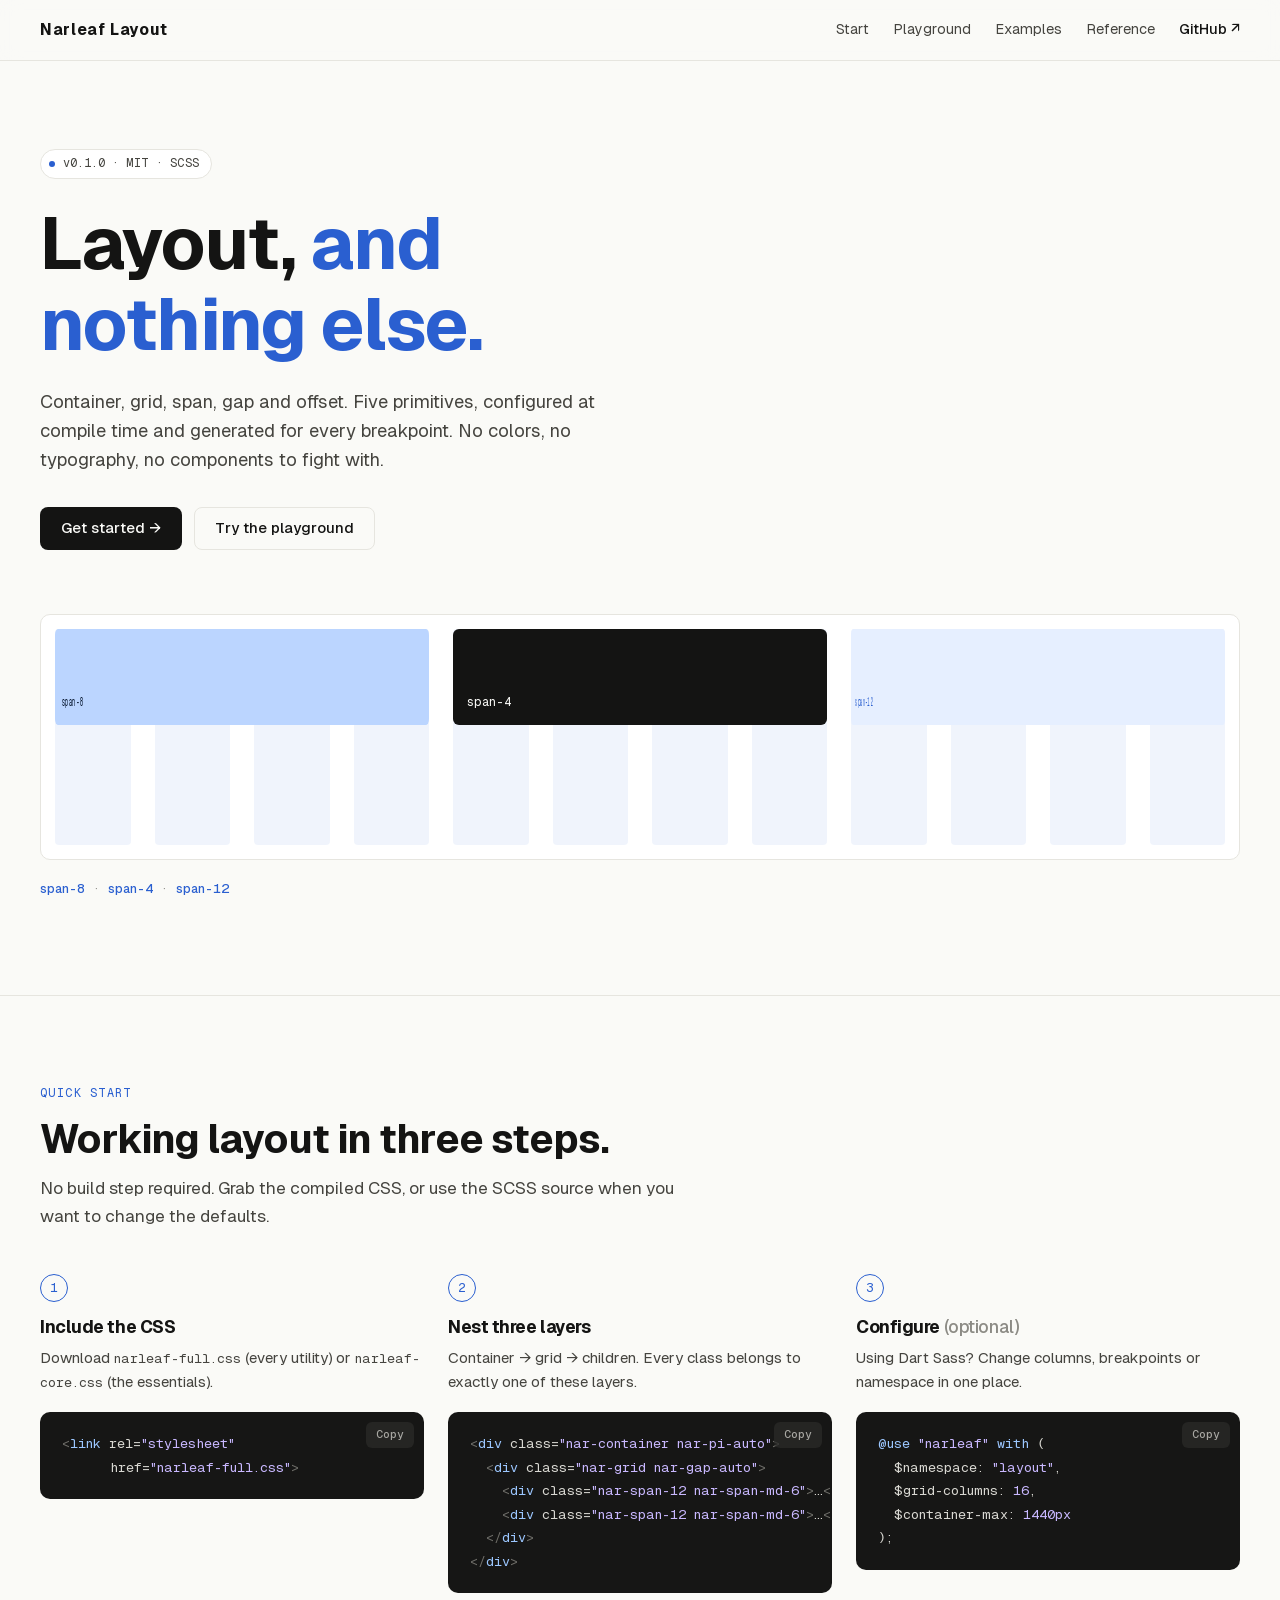
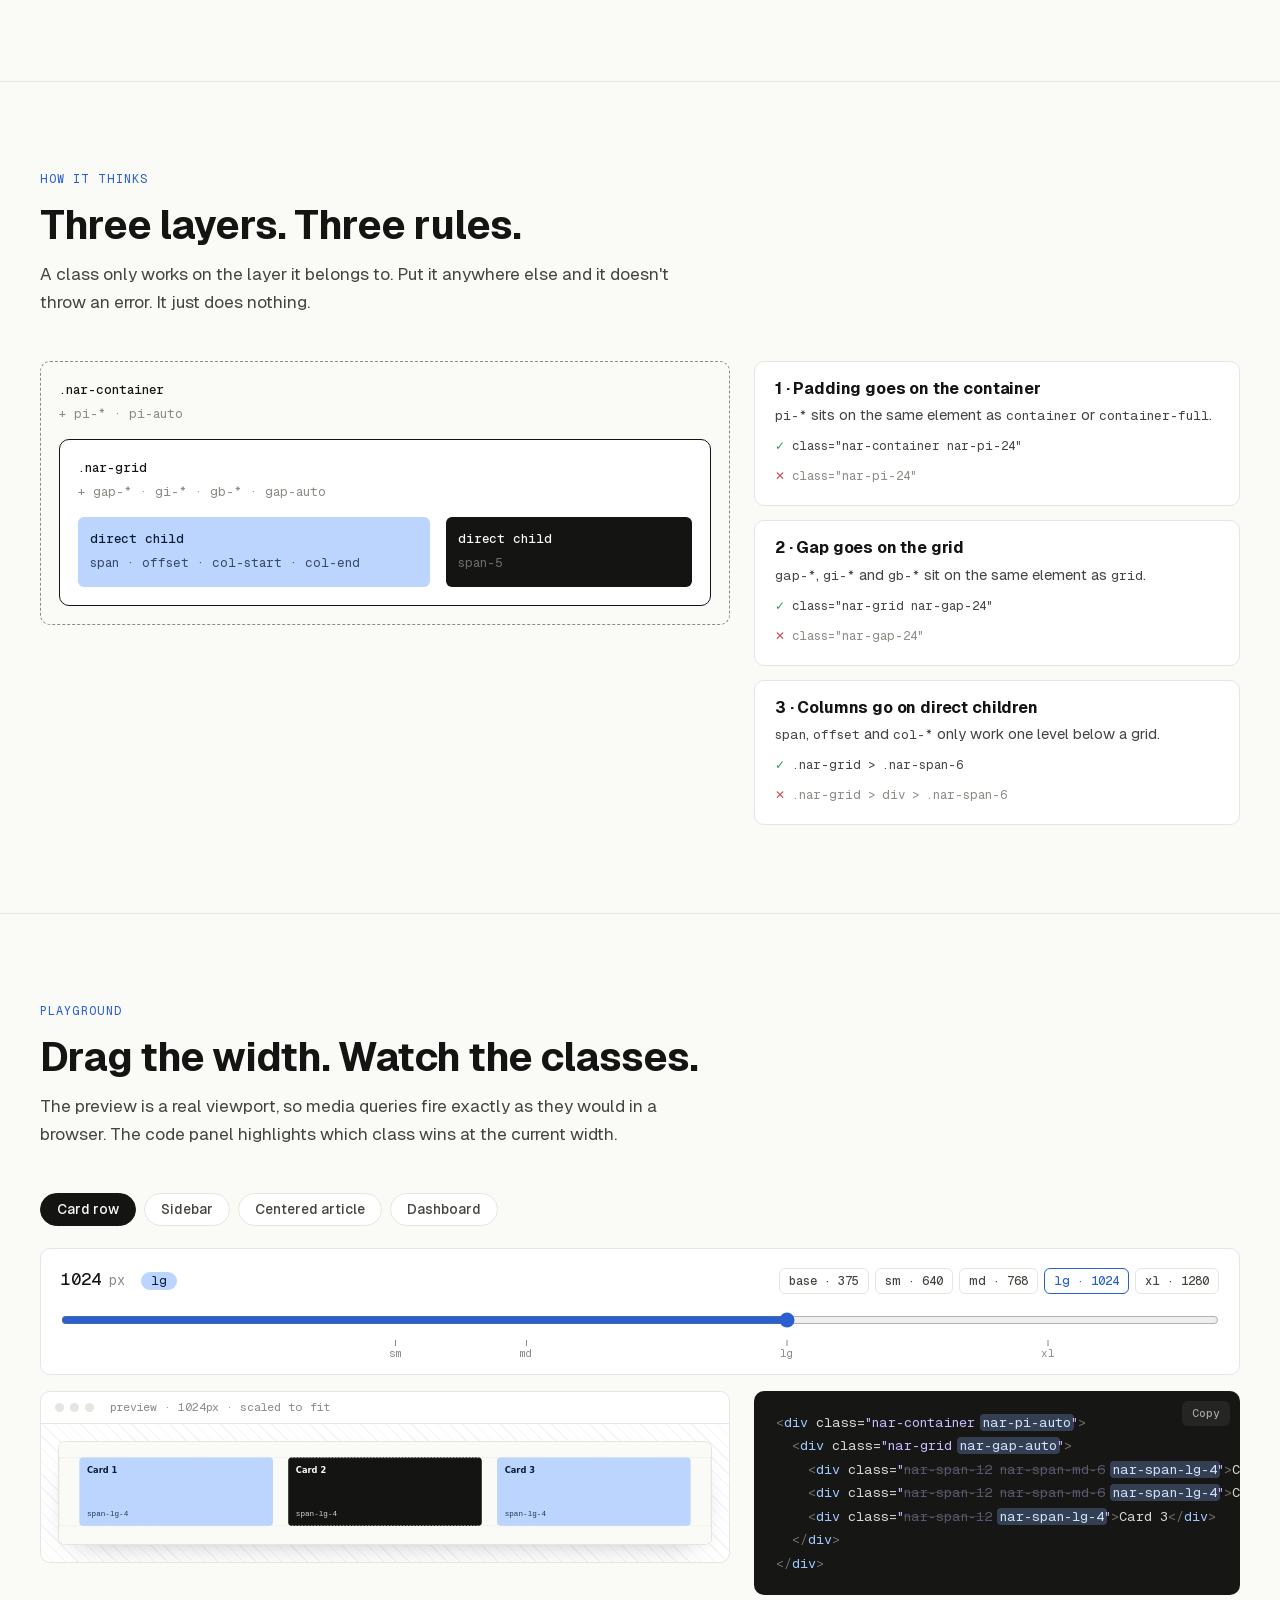
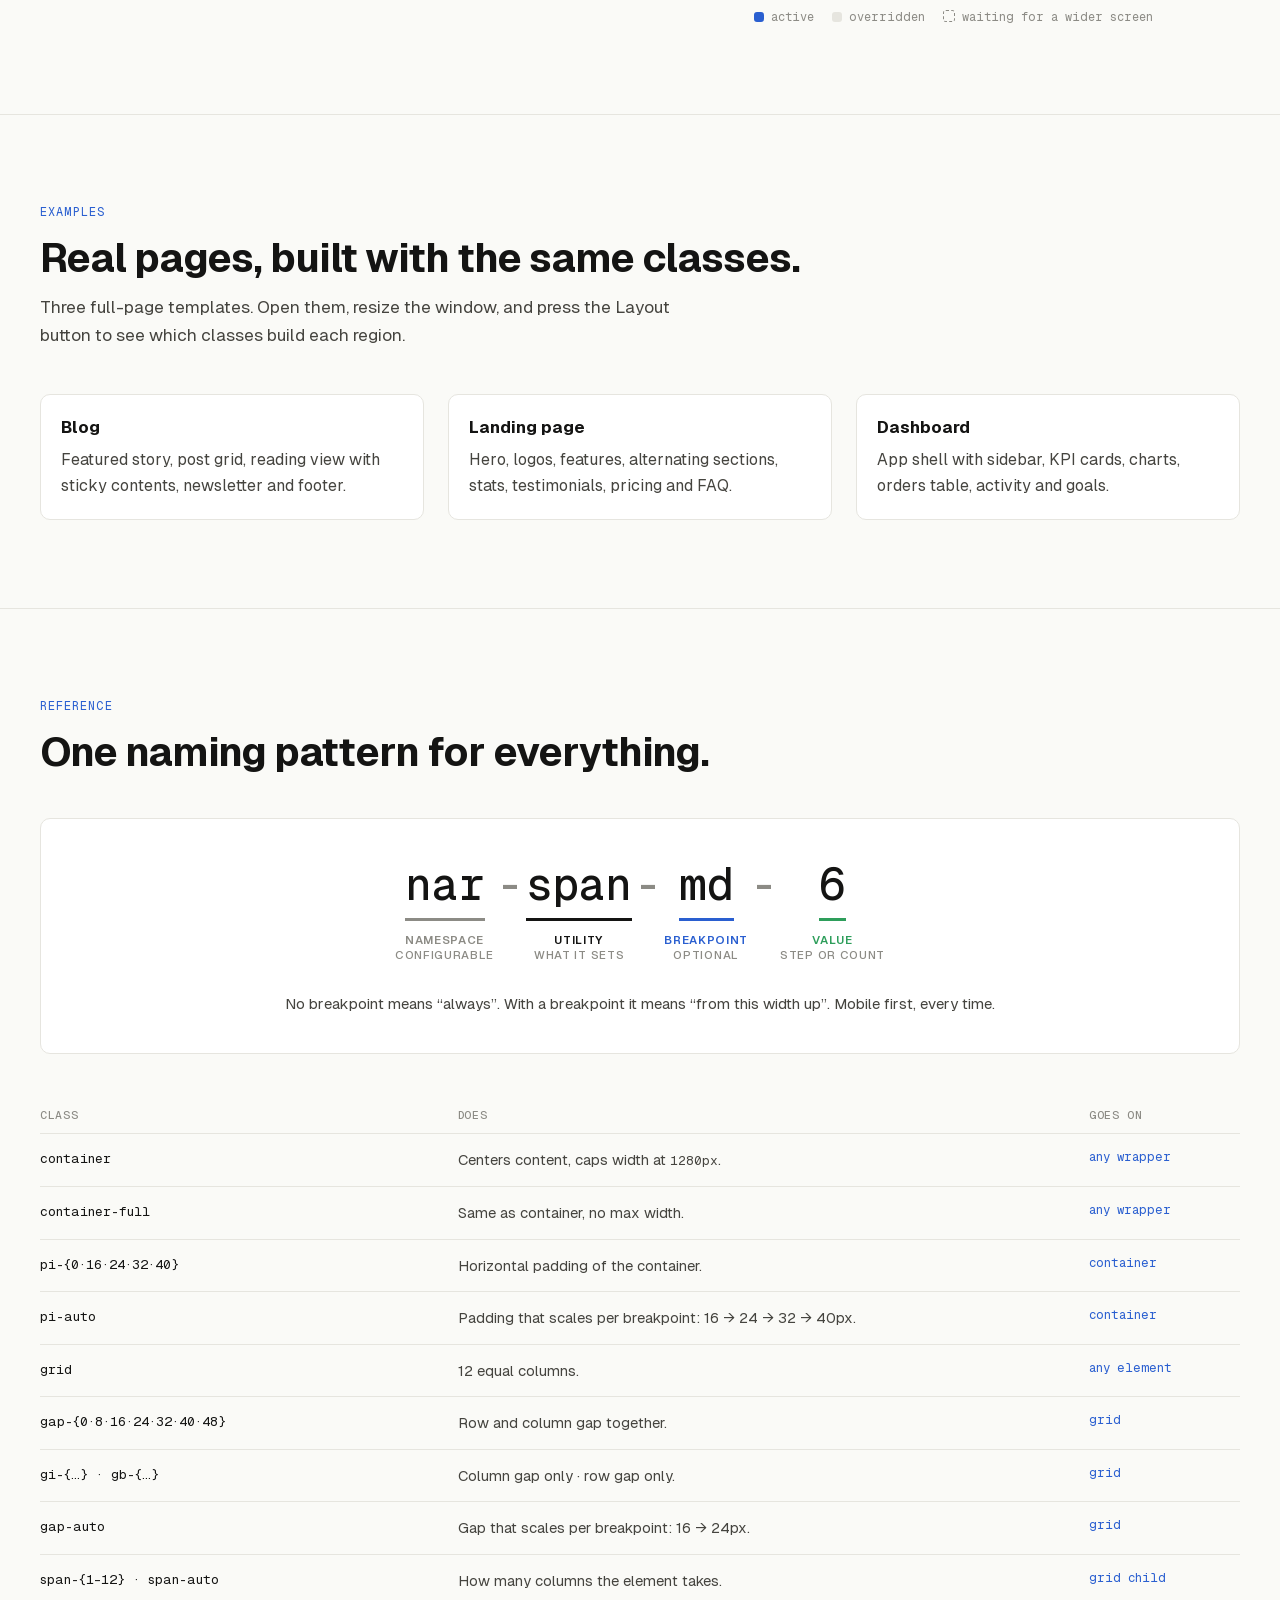
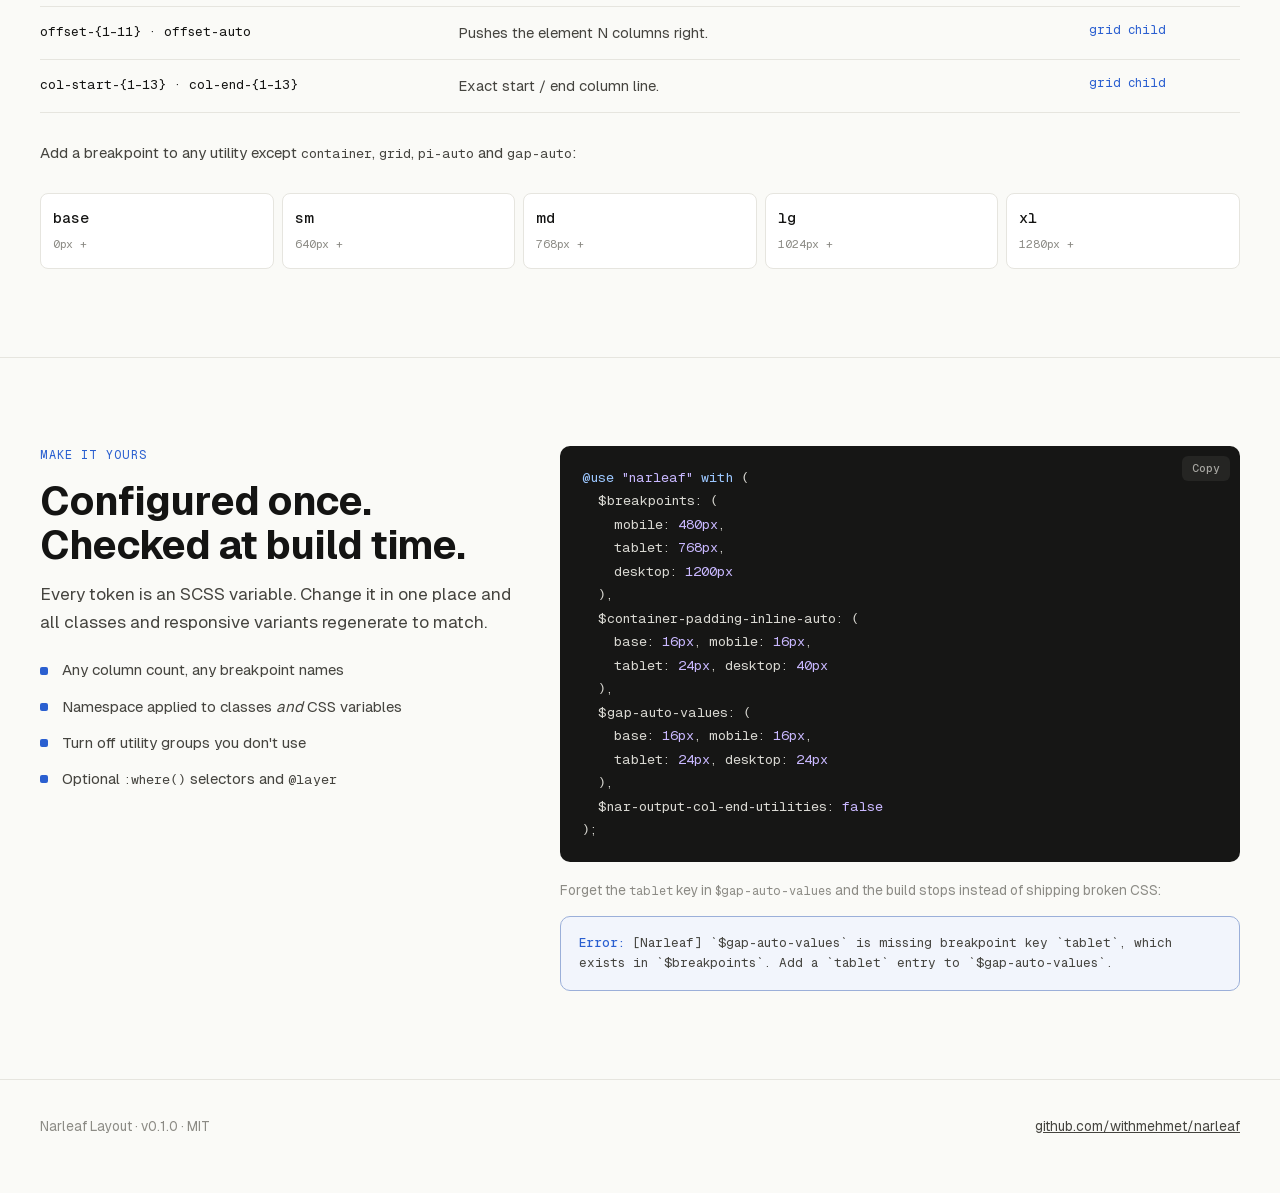
==== commit c0b0fbb4: "Rename to Narleaf Layout, self-host fonts" ====
--- a/index.html
+++ b/index.html
@@ -3,12 +3,12 @@
 <head>
 <meta charset="UTF-8">
 <meta name="viewport" content="width=device-width, initial-scale=1">
-<title>Narleaf Layout System</title>
-<meta name="description" content="Narleaf: container, grid, span, gap and offset. A minimal, compile-time configurable SCSS layout system.">
-
-<link rel="preconnect" href="https://fonts.googleapis.com">
-<link rel="preconnect" href="https://fonts.gstatic.com" crossorigin>
-<link href="https://fonts.googleapis.com/css2?family=Geist:wght@400;500;600;700&family=Geist+Mono:wght@400;500&display=swap" rel="stylesheet">
+<title>Narleaf Layout</title>
+<meta name="description" content="Narleaf Layout: container, grid, span, gap and offset. A minimal, compile-time configurable SCSS layout system.">
+
+<!-- Fonts are self-hosted (fonts/, SIL OFL 1.1): no third-party requests. -->
+<link rel="preload" href="fonts/Geist-Variable.woff2" as="font" type="font/woff2" crossorigin>
+<link rel="preload" href="fonts/GeistMono-Variable.woff2" as="font" type="font/woff2" crossorigin>
 
 <!-- The library itself. This page's layout is built entirely with it. -->
 <link rel="stylesheet" href="narleaf-full.css">
@@ -18,6 +18,21 @@
     Page chrome only: color, type, vertical rhythm, a little flex.
     Every container / grid / column decision on this page is a Narleaf class.
   */
+
+  @font-face {
+    font-family: "Geist";
+    src: url("fonts/Geist-Variable.woff2") format("woff2");
+    font-weight: 100 900;
+    font-style: normal;
+    font-display: swap;
+  }
+  @font-face {
+    font-family: "Geist Mono";
+    src: url("fonts/GeistMono-Variable.woff2") format("woff2");
+    font-weight: 100 900;
+    font-style: normal;
+    font-display: swap;
+  }
 
   :root {
     --bg:        #FAFAF7;
@@ -92,7 +107,7 @@
   .nav a { text-decoration: none; color: var(--text); }
   .nav a:hover { color: var(--ink); }
   .nav .nav-gh { color: var(--ink); font-weight: 500; }
-  @media (max-width: 639px) { .nav .nav-hide-sm { display: none; } }
+  @media (max-width: 759px) { .nav .nav-hide-sm { display: none; } }
 
   /* ---------- sections ---------- */
   .section { padding-block: 88px; border-top: 1px solid var(--line); }
@@ -303,7 +318,7 @@
 <!-- ============ HEADER ============ -->
 <header class="site-header">
   <div class="nar-container nar-pi-auto flex-between">
-    <a class="wordmark" href="#top">Narleaf</a>
+    <a class="wordmark" href="#top">Narleaf Layout</a>
     <nav class="nav" aria-label="Sections">
       <a class="nav-hide-sm" href="#start">Start</a>
       <a class="nav-hide-sm" href="#playground">Playground</a>
@@ -596,7 +611,7 @@
 
 <footer class="site-footer">
   <div class="nar-container nar-pi-auto flex-between" style="flex-wrap:wrap">
-    <span>Narleaf Layout System · v0.1.0 · MIT</span>
+    <span>Narleaf Layout · v0.1.0 · MIT</span>
     <a href="https://github.com/withmehmet/narleaf" target="_blank" rel="noopener">github.com/withmehmet/narleaf</a>
   </div>
 </footer>
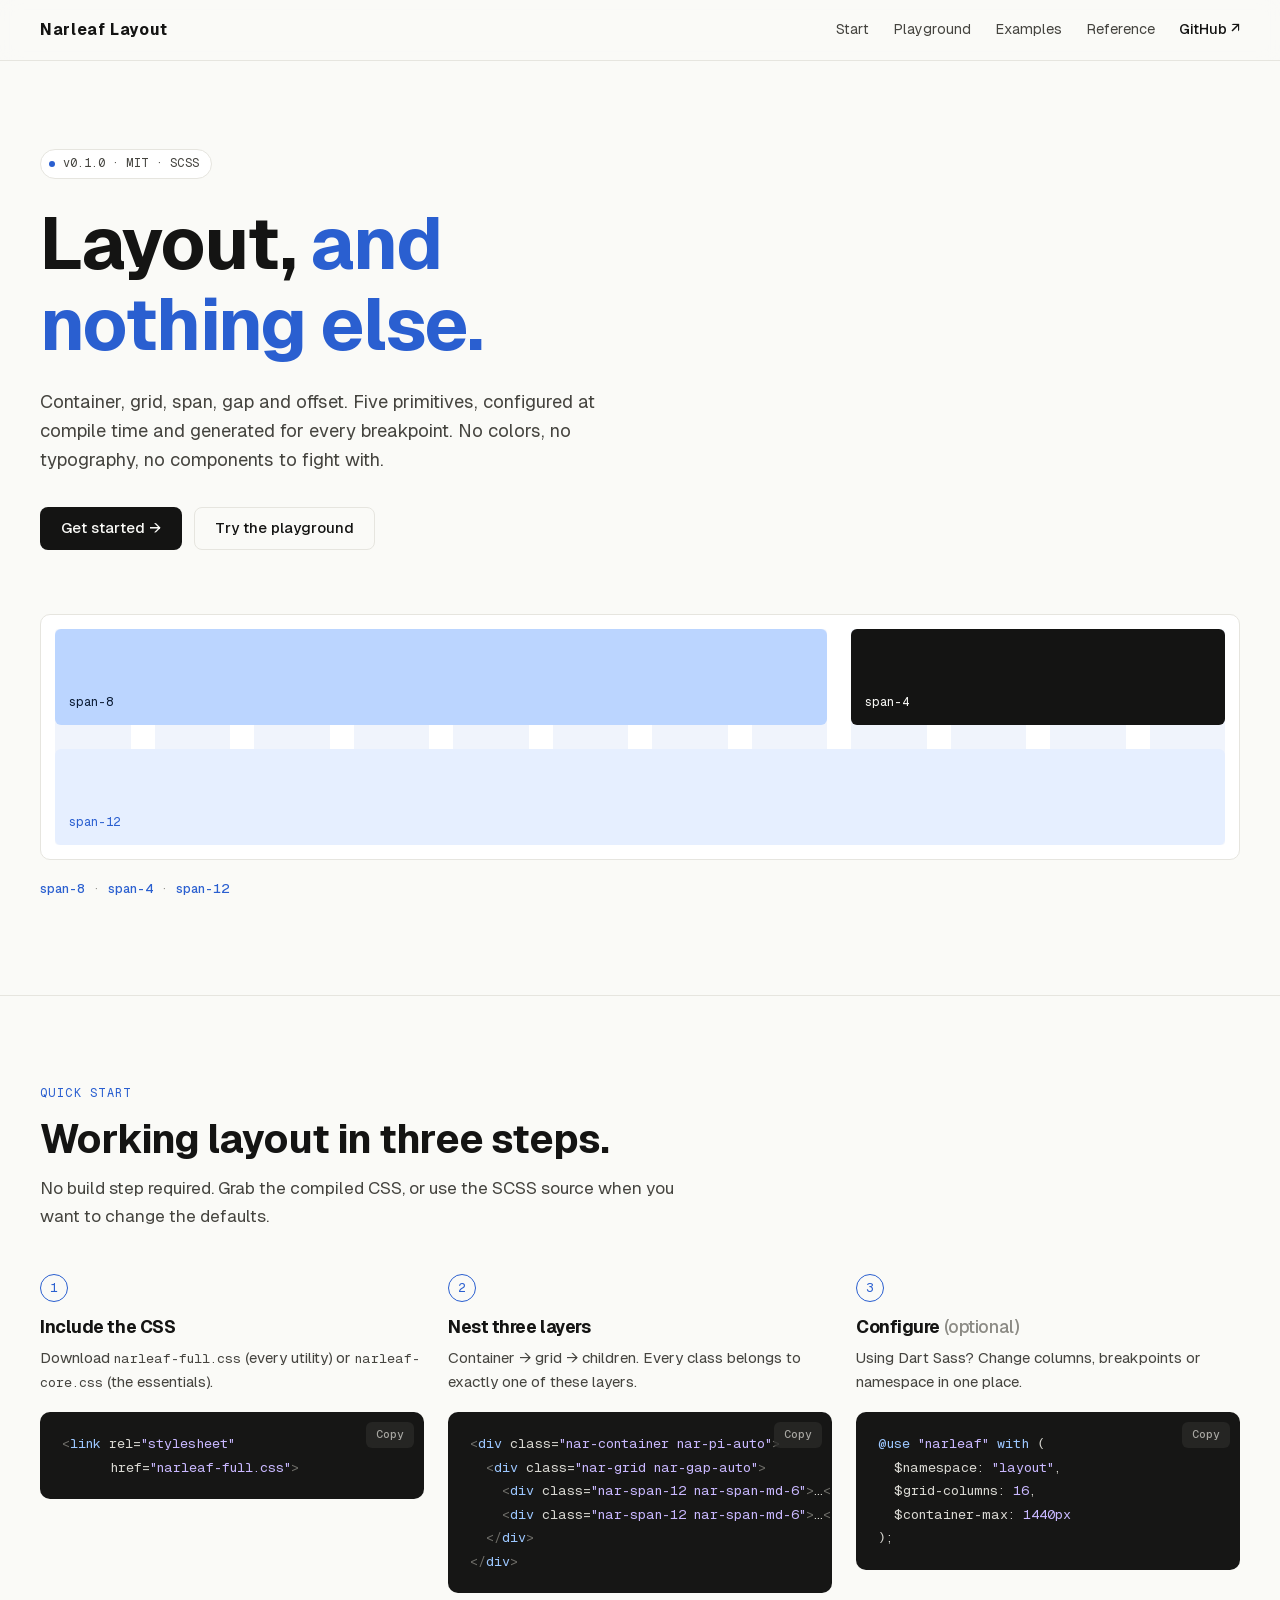
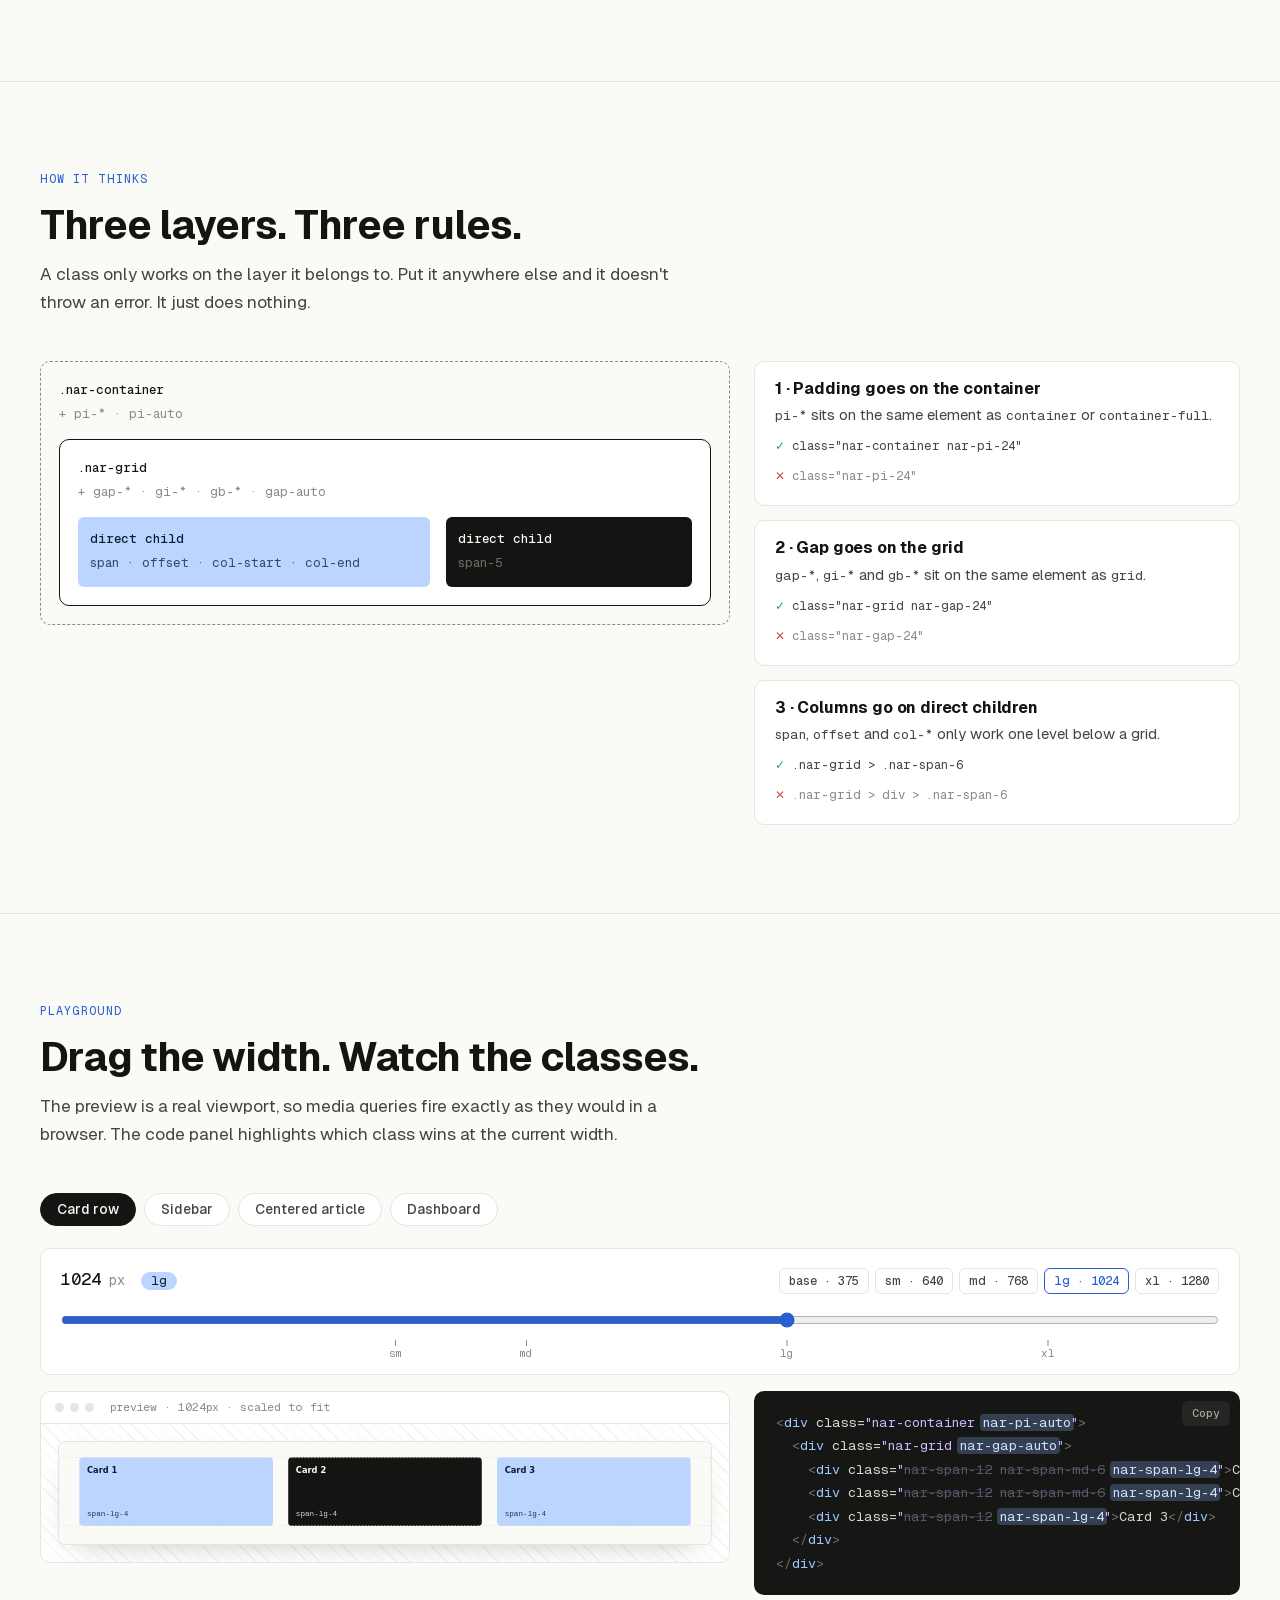
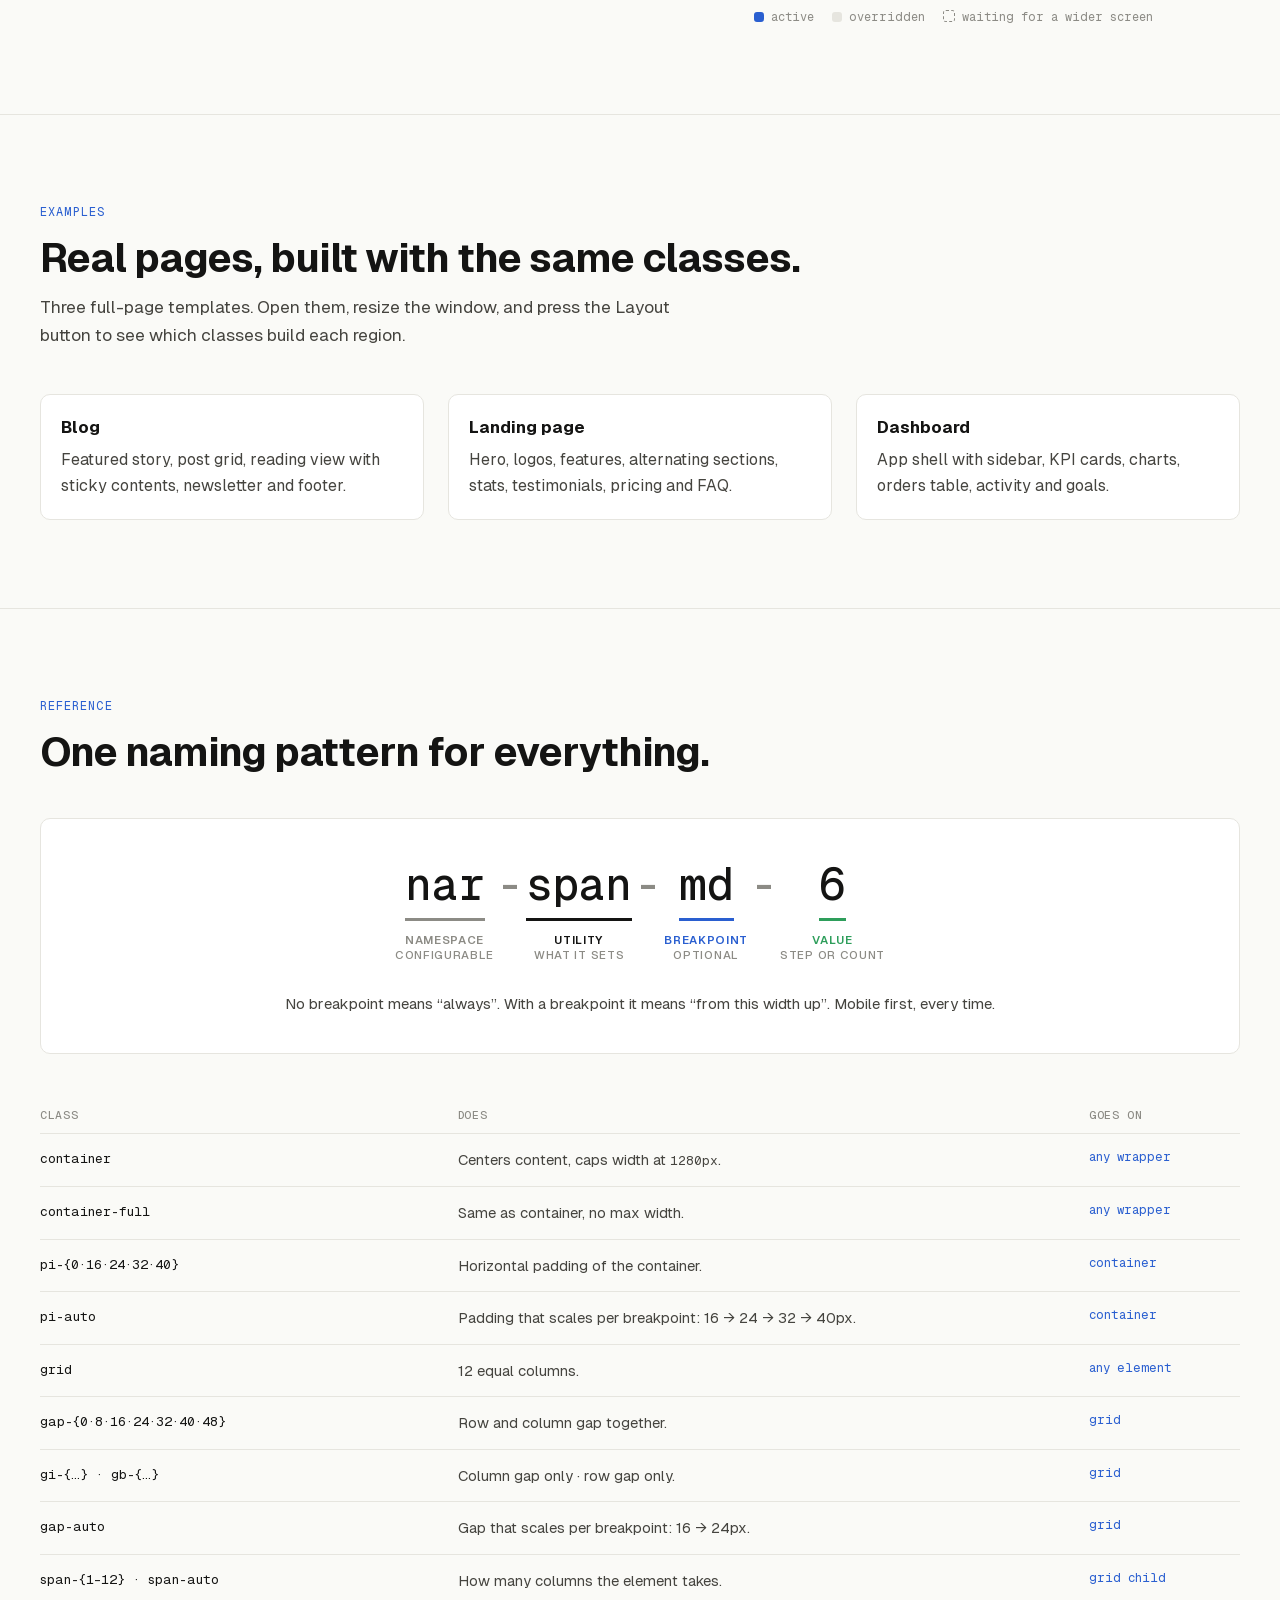
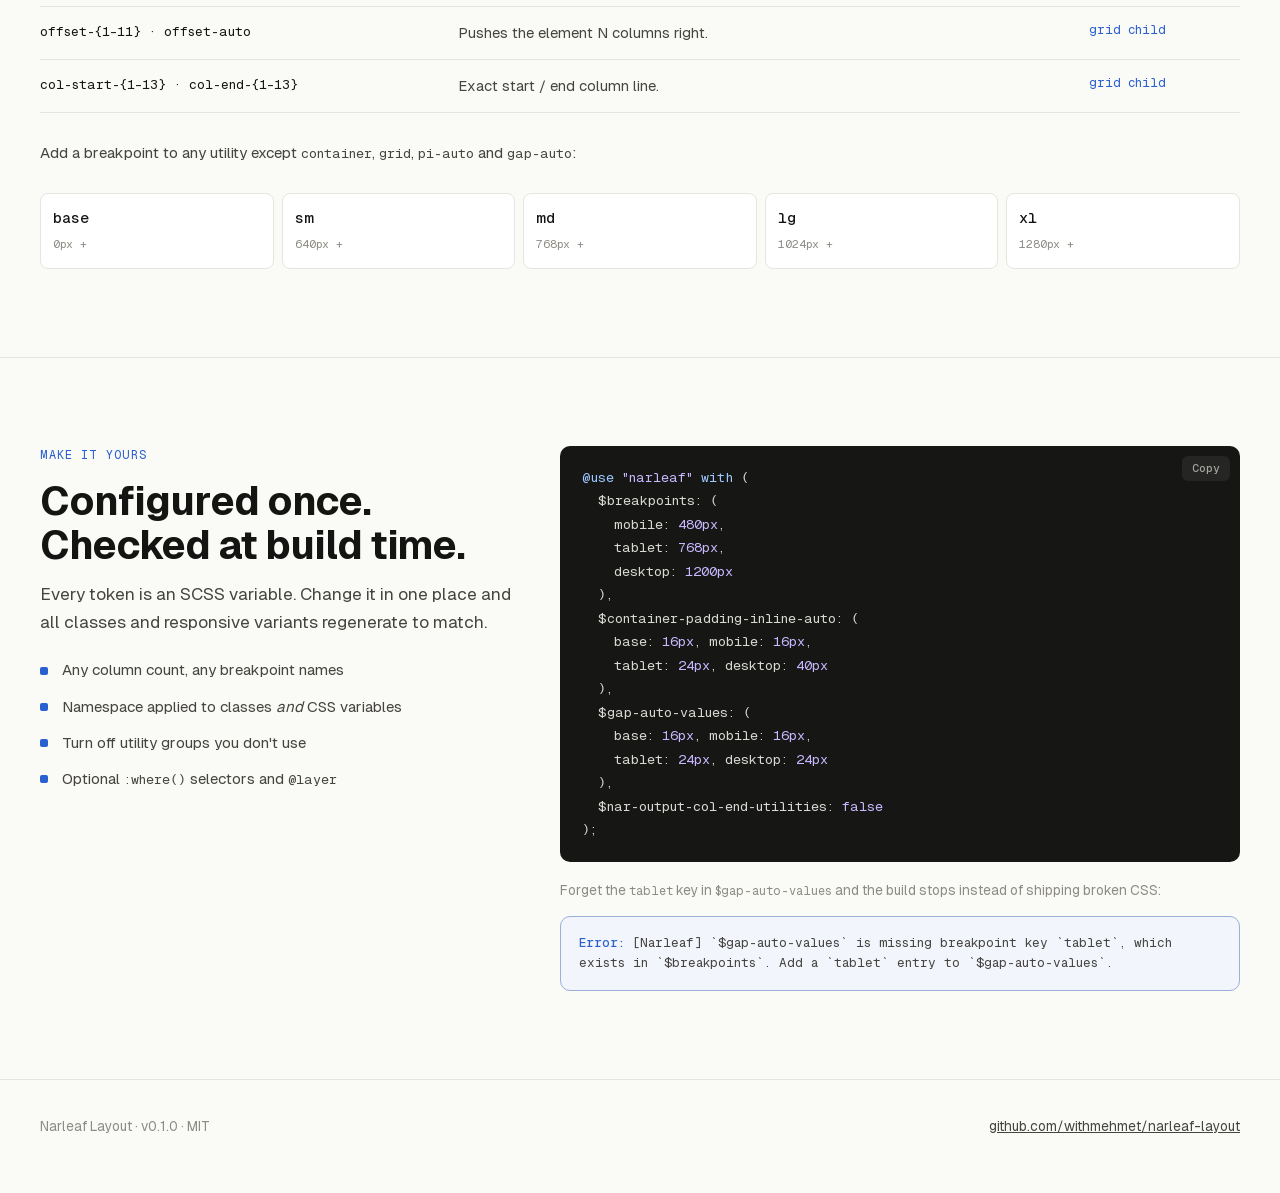
==== commit bd219fe0: "Update repository links to narleaf-layout" ====
--- a/index.html
+++ b/index.html
@@ -324,7 +324,7 @@
       <a class="nav-hide-sm" href="#playground">Playground</a>
       <a class="nav-hide-sm" href="#examples">Examples</a>
       <a class="nav-hide-sm" href="#reference">Reference</a>
-      <a class="nav-gh" href="https://github.com/withmehmet/narleaf" target="_blank" rel="noopener">GitHub ↗</a>
+      <a class="nav-gh" href="https://github.com/withmehmet/narleaf-layout" target="_blank" rel="noopener">GitHub ↗</a>
     </nav>
   </div>
 </header>
@@ -612,7 +612,7 @@
 <footer class="site-footer">
   <div class="nar-container nar-pi-auto flex-between" style="flex-wrap:wrap">
     <span>Narleaf Layout · v0.1.0 · MIT</span>
-    <a href="https://github.com/withmehmet/narleaf" target="_blank" rel="noopener">github.com/withmehmet/narleaf</a>
+    <a href="https://github.com/withmehmet/narleaf-layout" target="_blank" rel="noopener">github.com/withmehmet/narleaf-layout</a>
   </div>
 </footer>
 
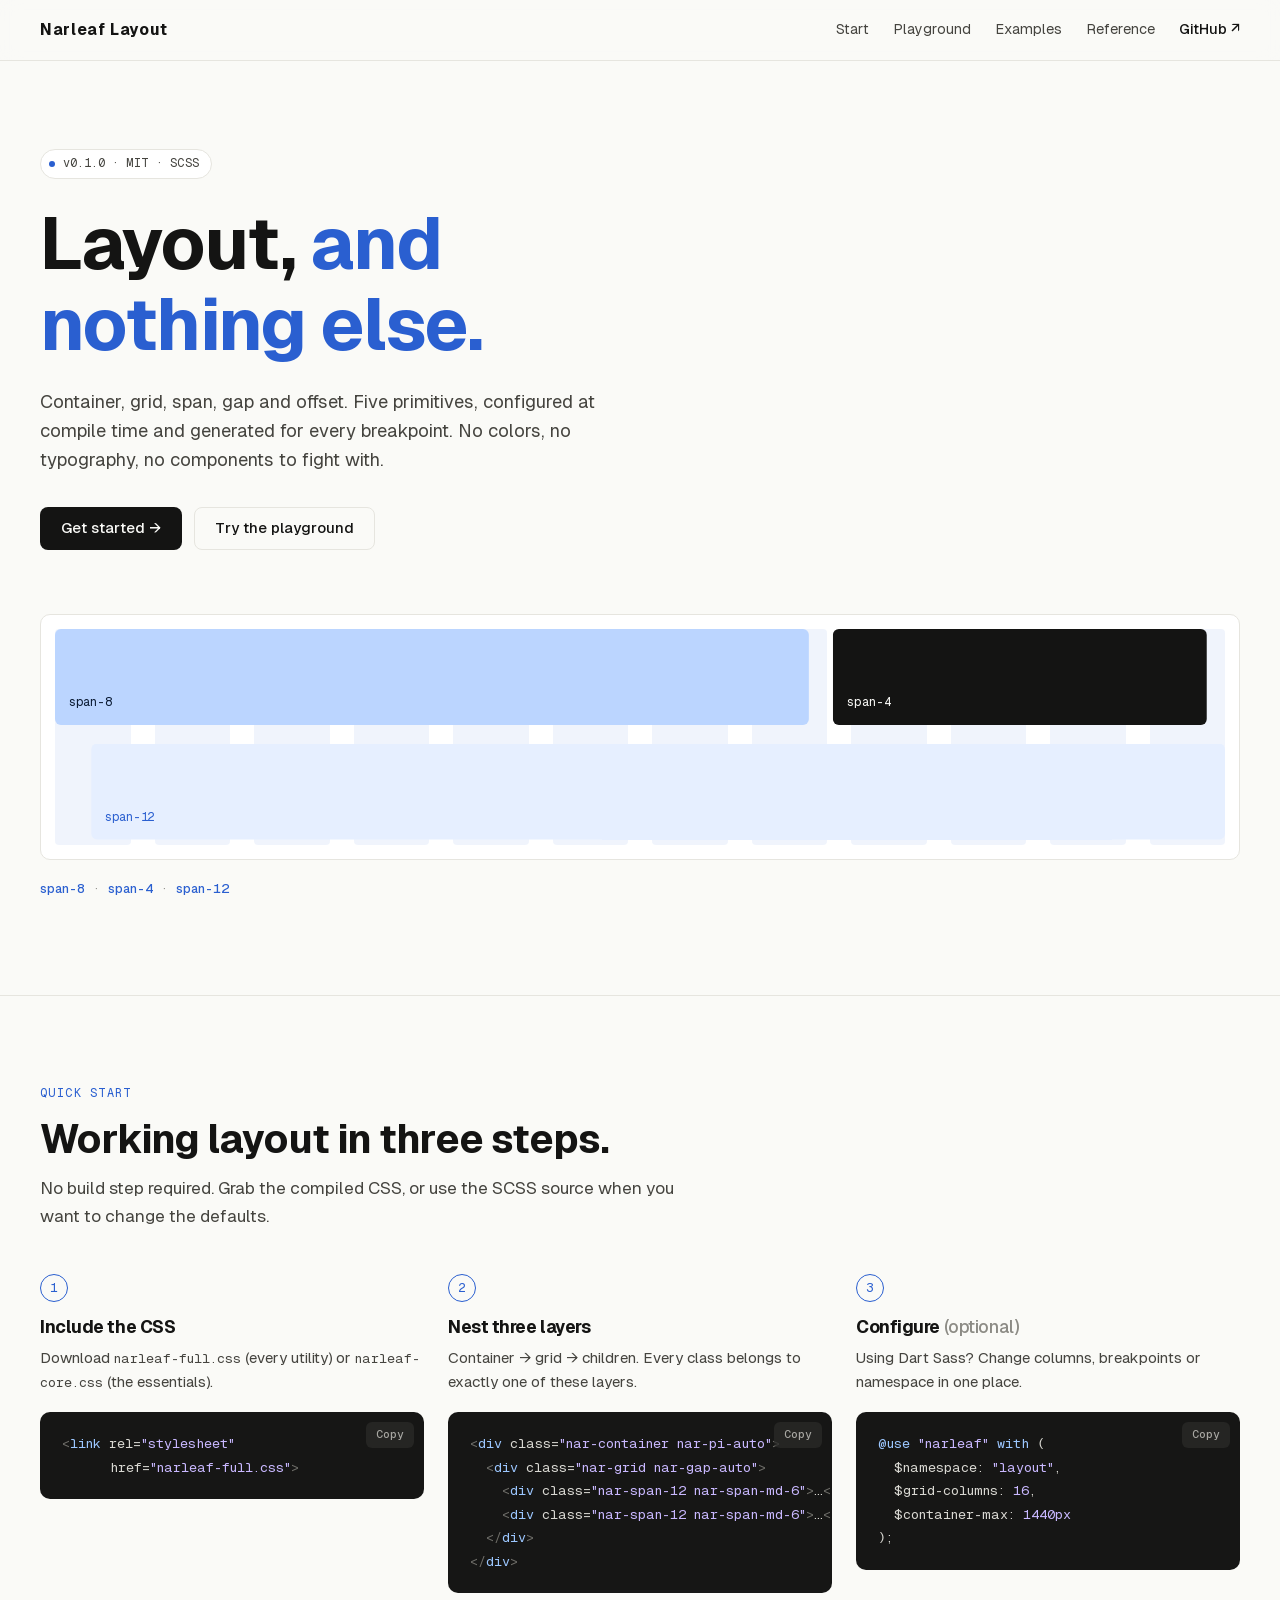
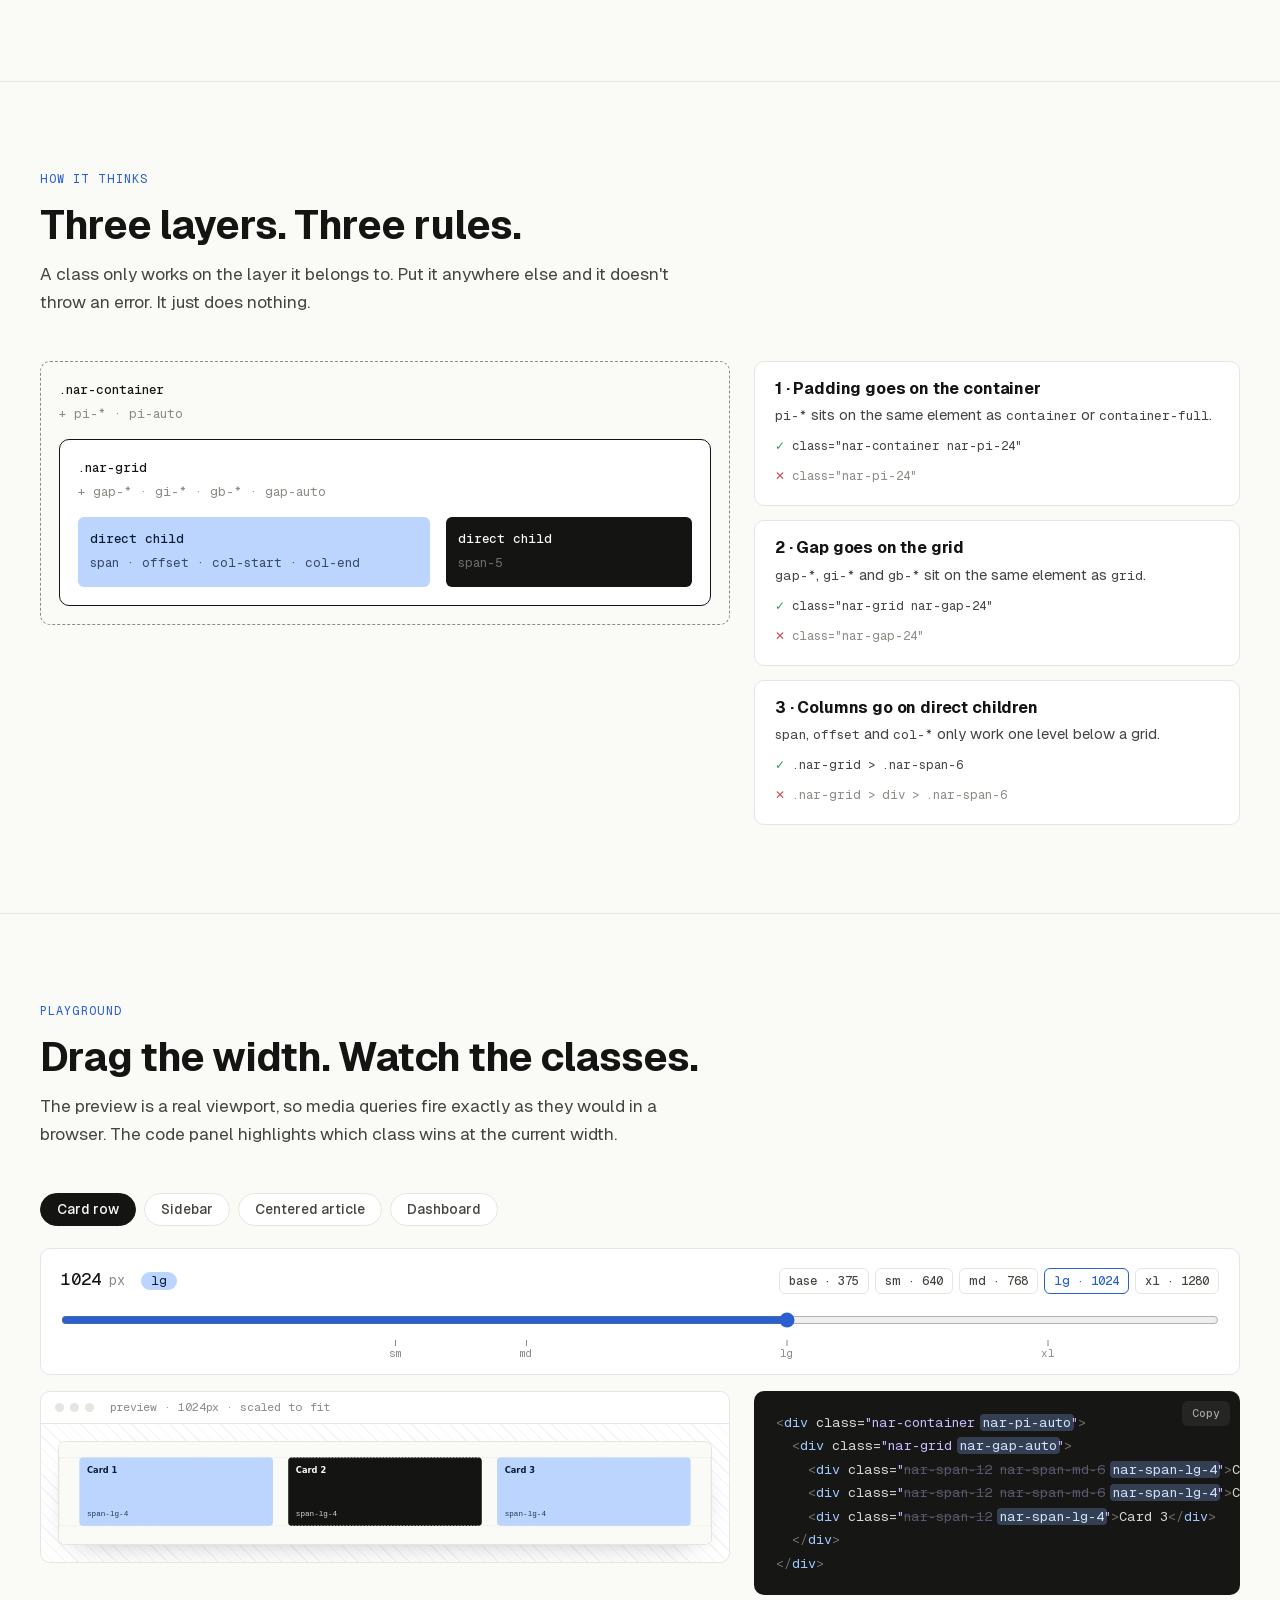
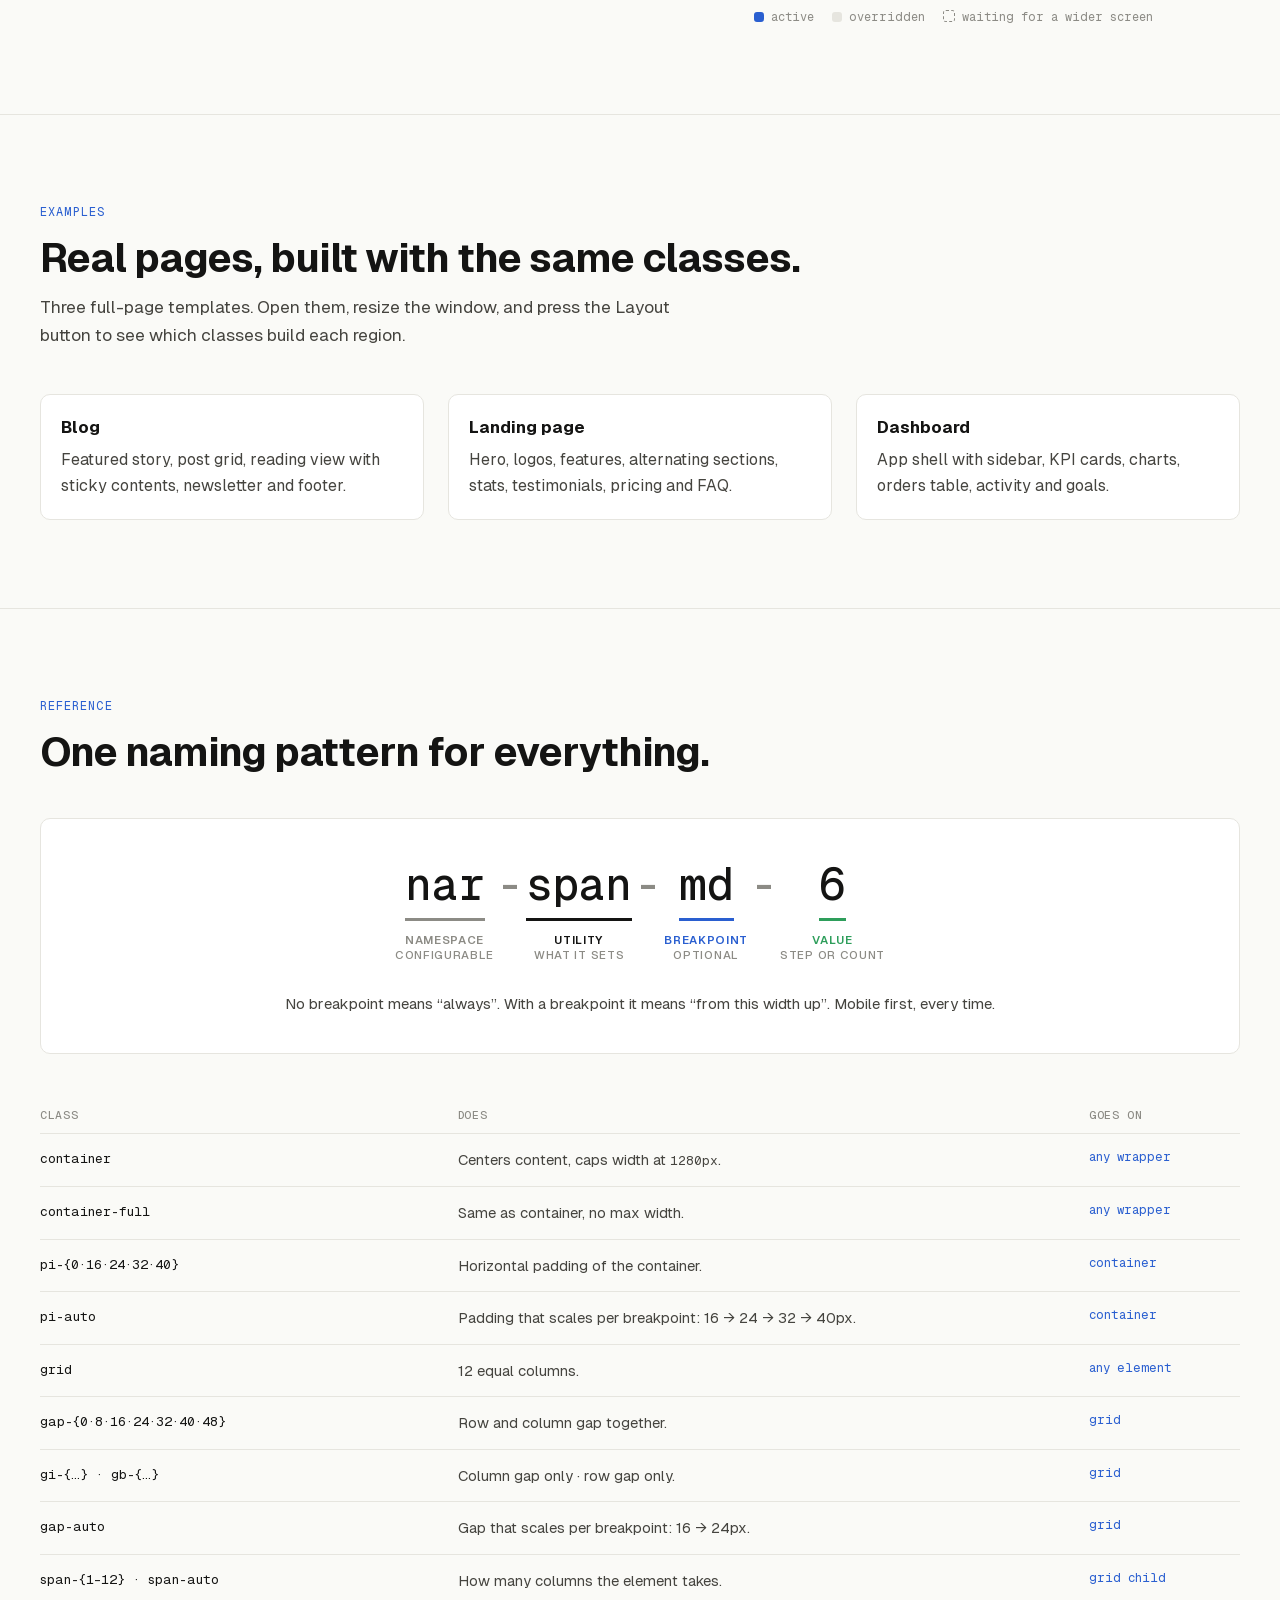
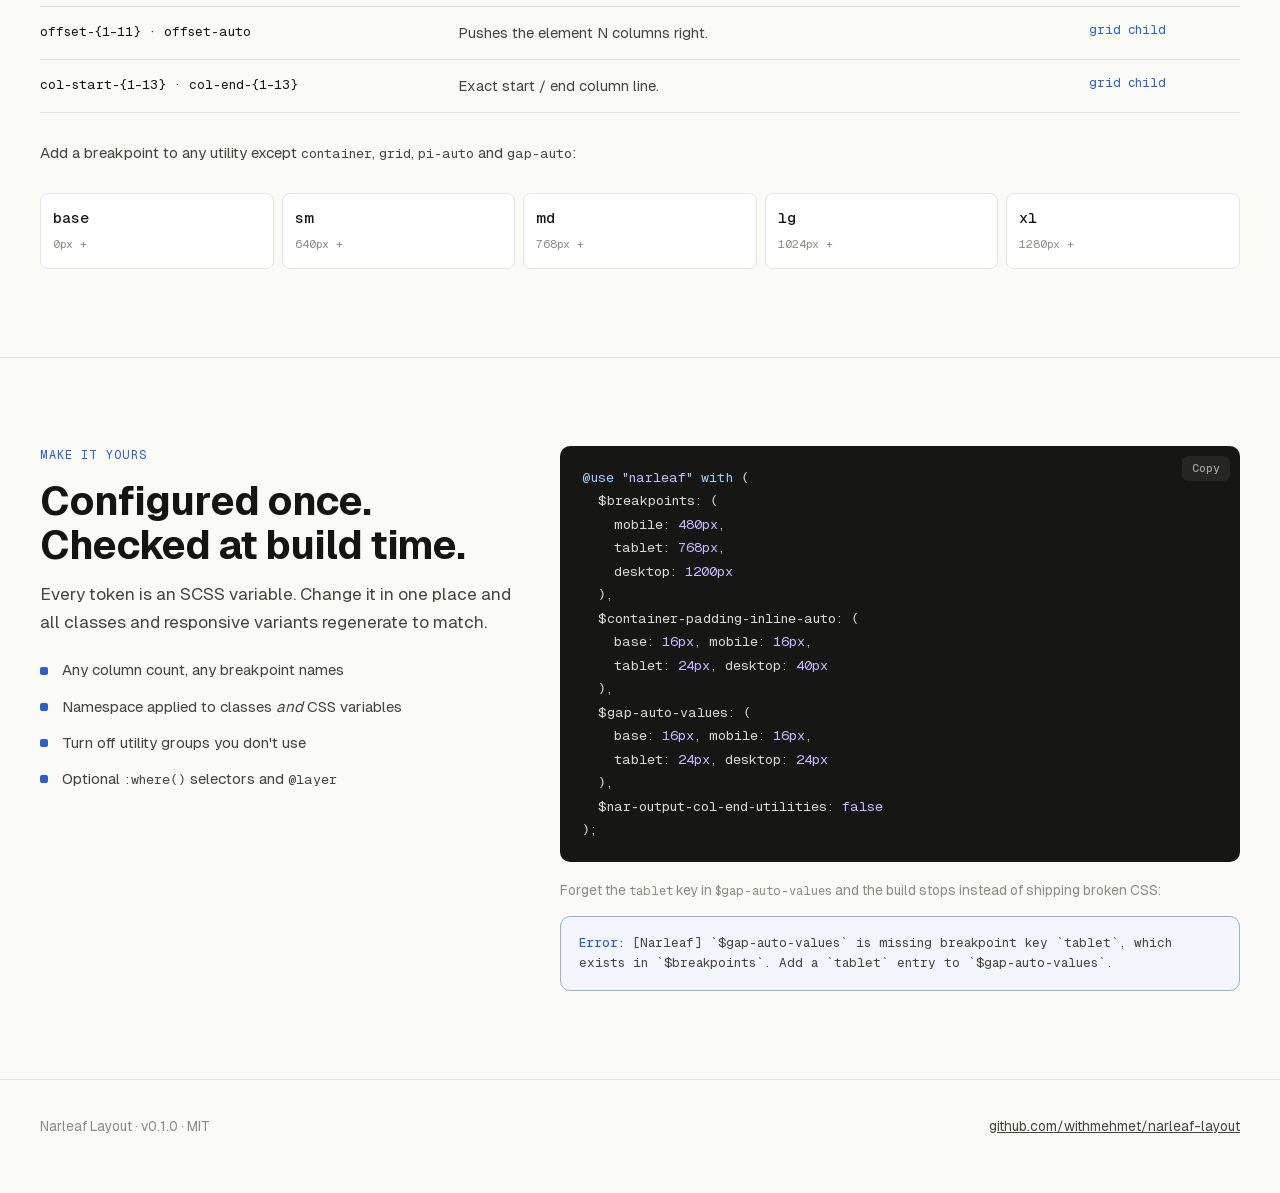
==== commit faa5e1f3: "Add favicon, social meta tags and demo links" ====
--- a/index.html
+++ b/index.html
@@ -4,6 +4,14 @@
 <meta charset="UTF-8">
 <meta name="viewport" content="width=device-width, initial-scale=1">
 <title>Narleaf Layout</title>
+<link rel="icon" type="image/svg+xml" href="favicon.svg">
+<link rel="canonical" href="https://withmehmet.github.io/narleaf-layout/">
+<meta property="og:type" content="website">
+<meta property="og:site_name" content="Narleaf Layout">
+<meta property="og:title" content="Narleaf Layout">
+<meta property="og:description" content="A minimal SCSS layout system: container, grid, span, gap and offset. Compile-time configurable.">
+<meta property="og:url" content="https://withmehmet.github.io/narleaf-layout/">
+<meta name="twitter:card" content="summary">
 <meta name="description" content="Narleaf Layout: container, grid, span, gap and offset. A minimal, compile-time configurable SCSS layout system.">
 
 <!-- Fonts are self-hosted (fonts/, SIL OFL 1.1): no third-party requests. -->
--- a/narleaf-full.css
+++ b/narleaf-full.css
@@ -1,4 +1,4 @@
-/*! Narleaf Layout System v0.1.0 */
+/*! Narleaf Layout v0.1.0 */
 /*! columns: 12 */
 /*! breakpoints: sm, md, lg, xl */
 /*! selectors: standard */
--- a/narleaf-full.css
+++ b/narleaf-full.css
@@ -1,4 +1,4 @@
-/*! Narleaf Layout System v0.1.0 */
+/*! Narleaf Layout v0.1.0 */
 /*! columns: 12 */
 /*! breakpoints: sm, md, lg, xl */
 /*! selectors: standard */
